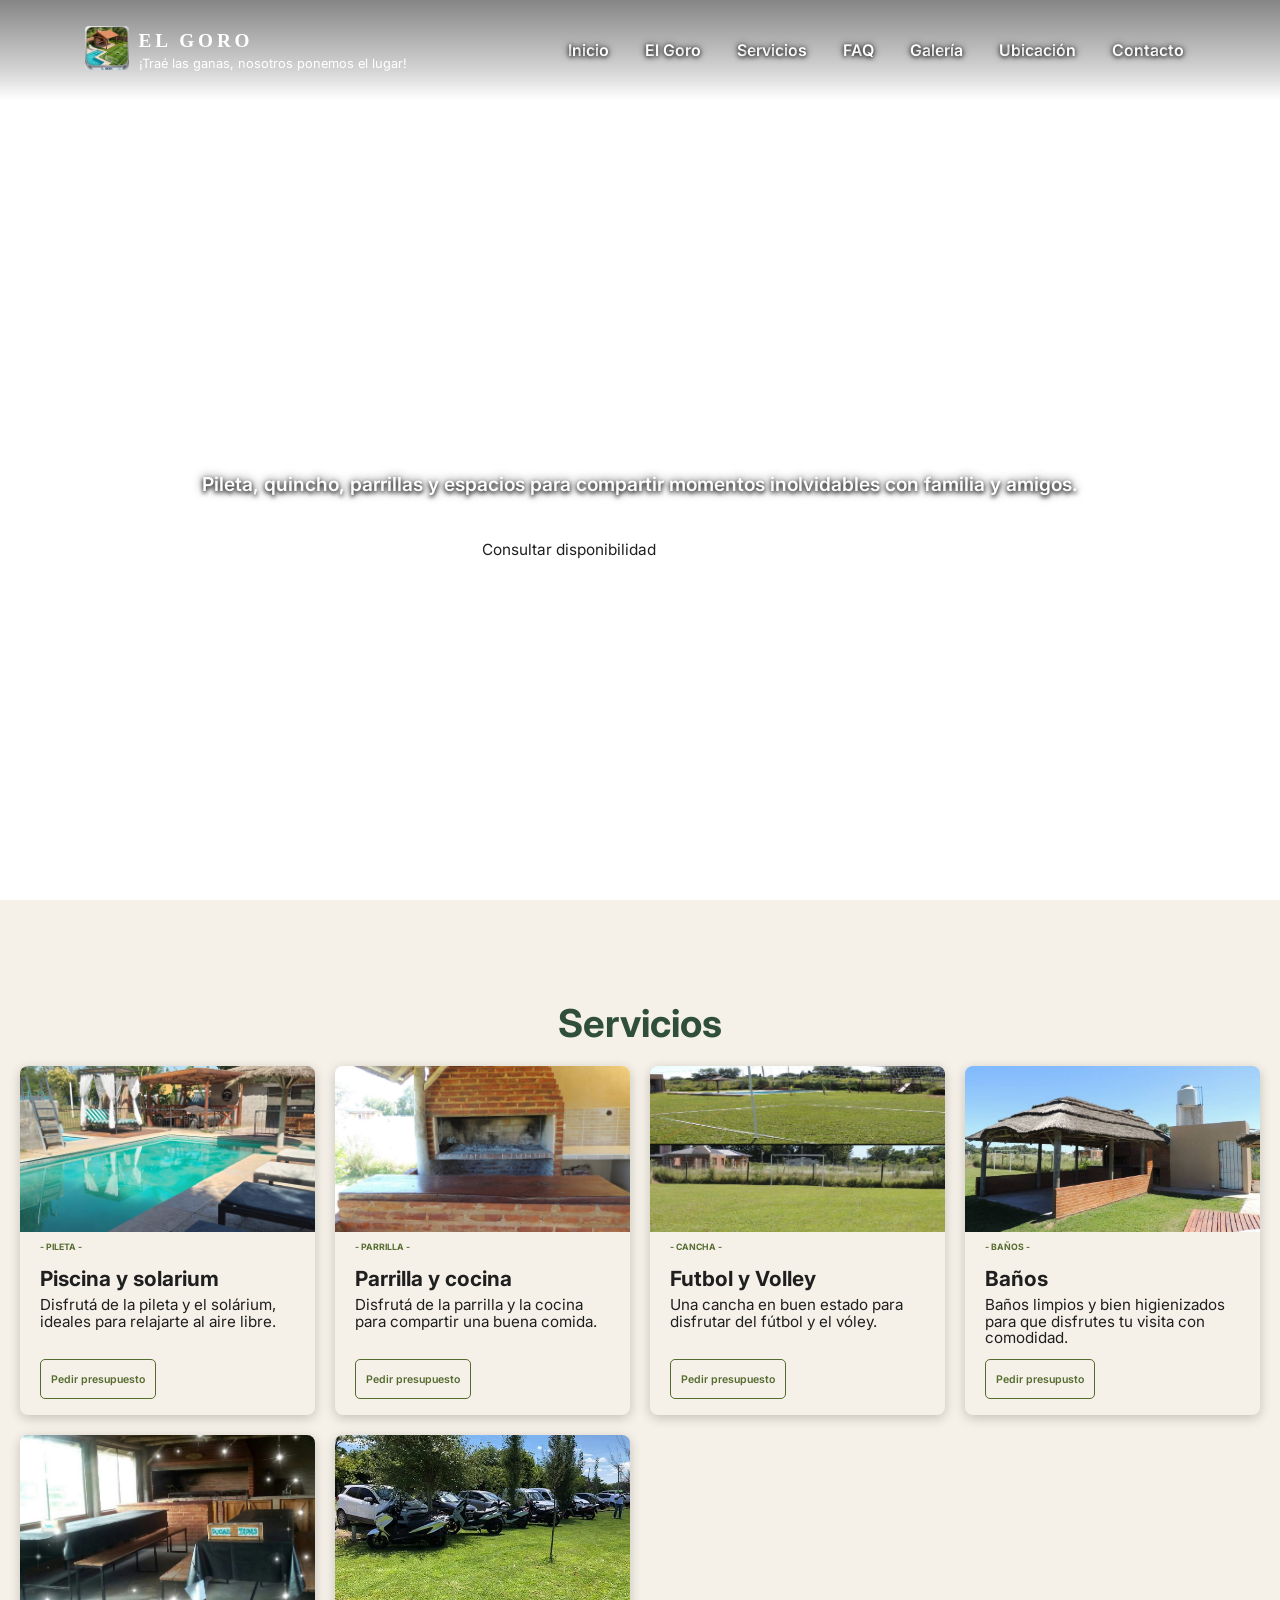
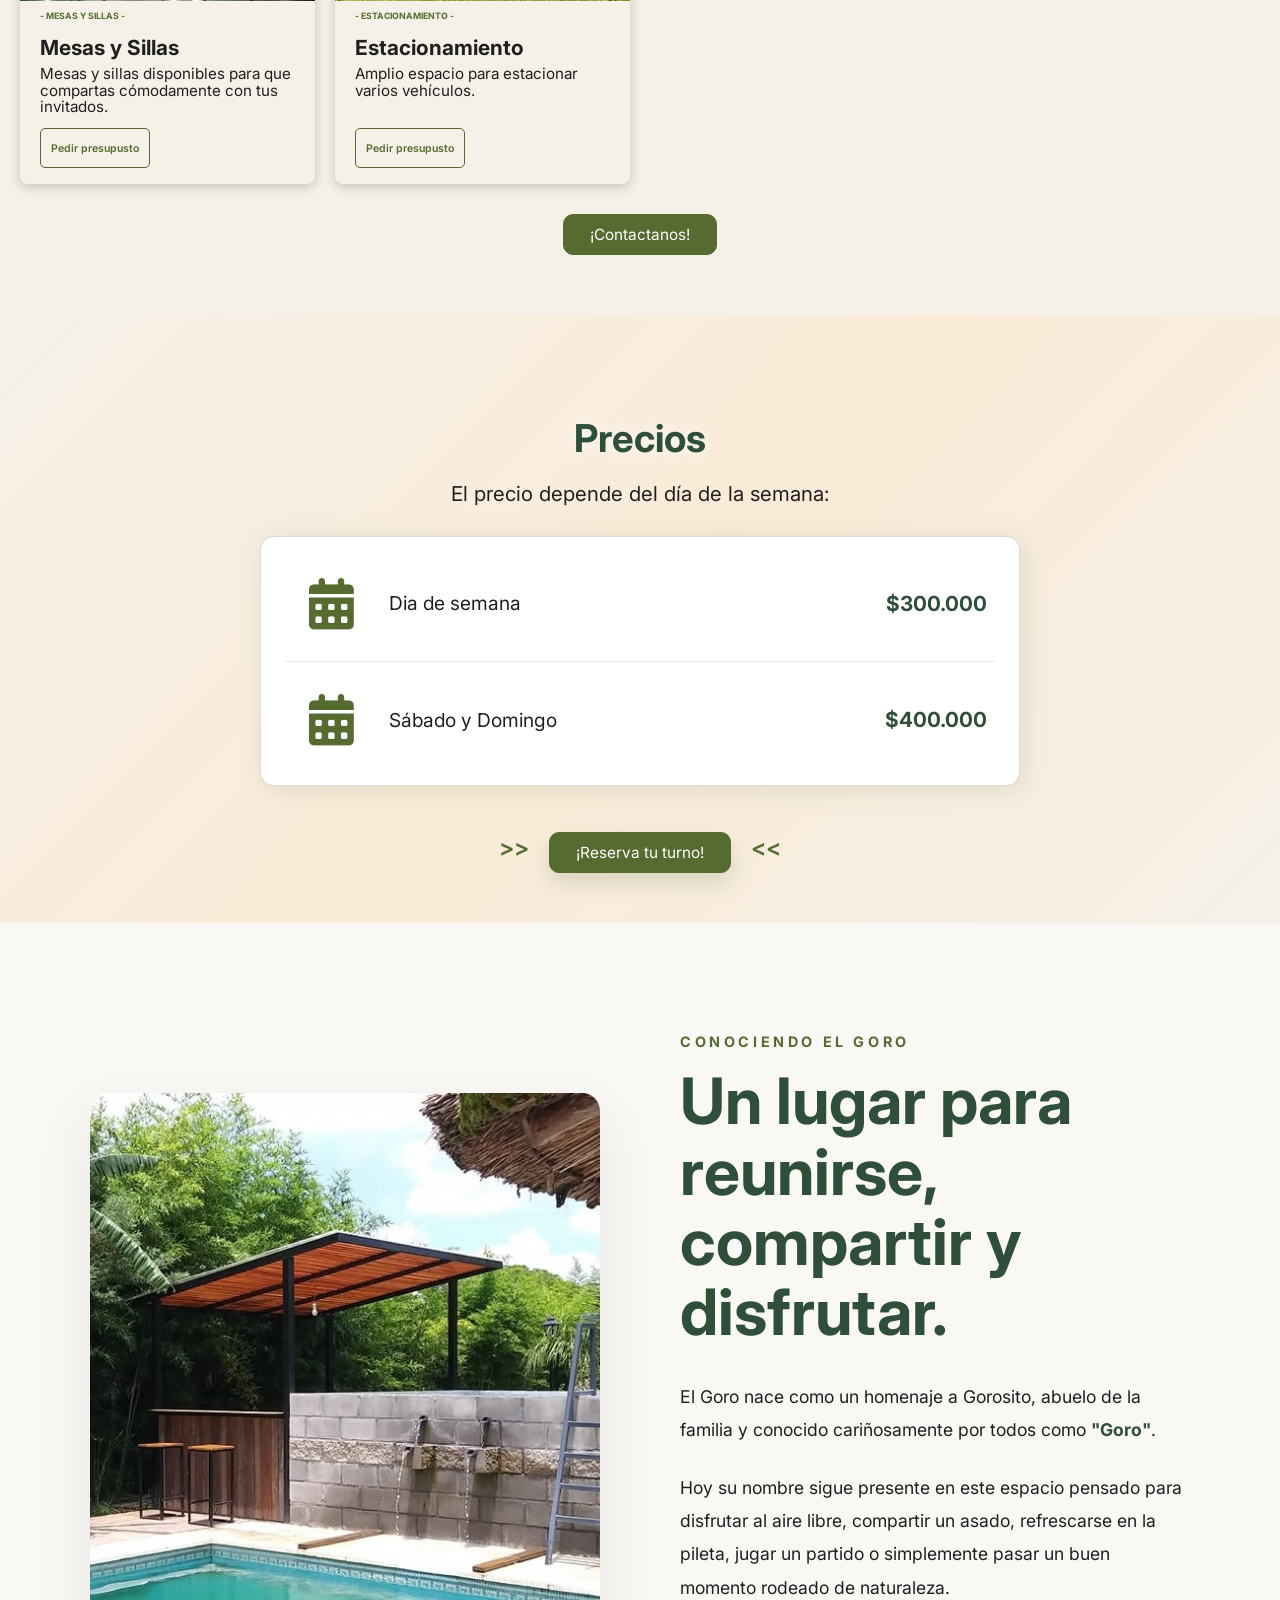
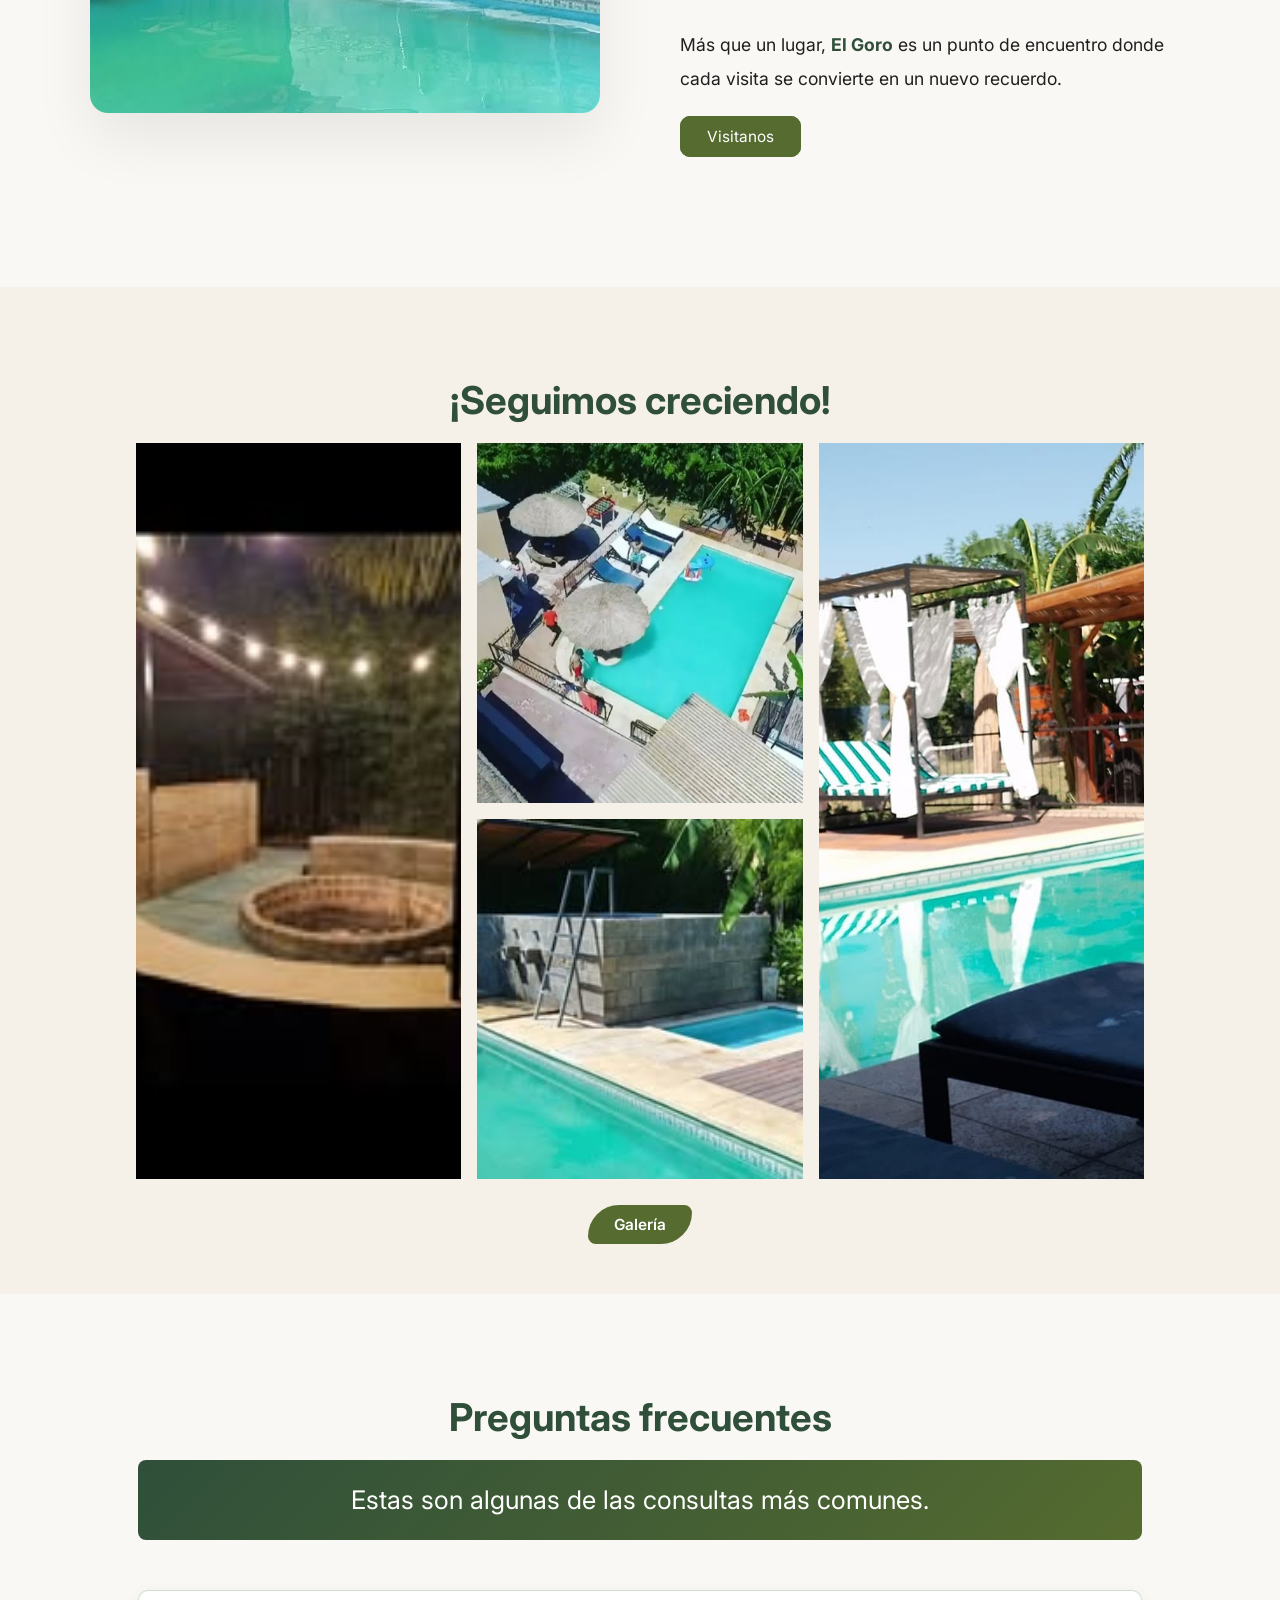
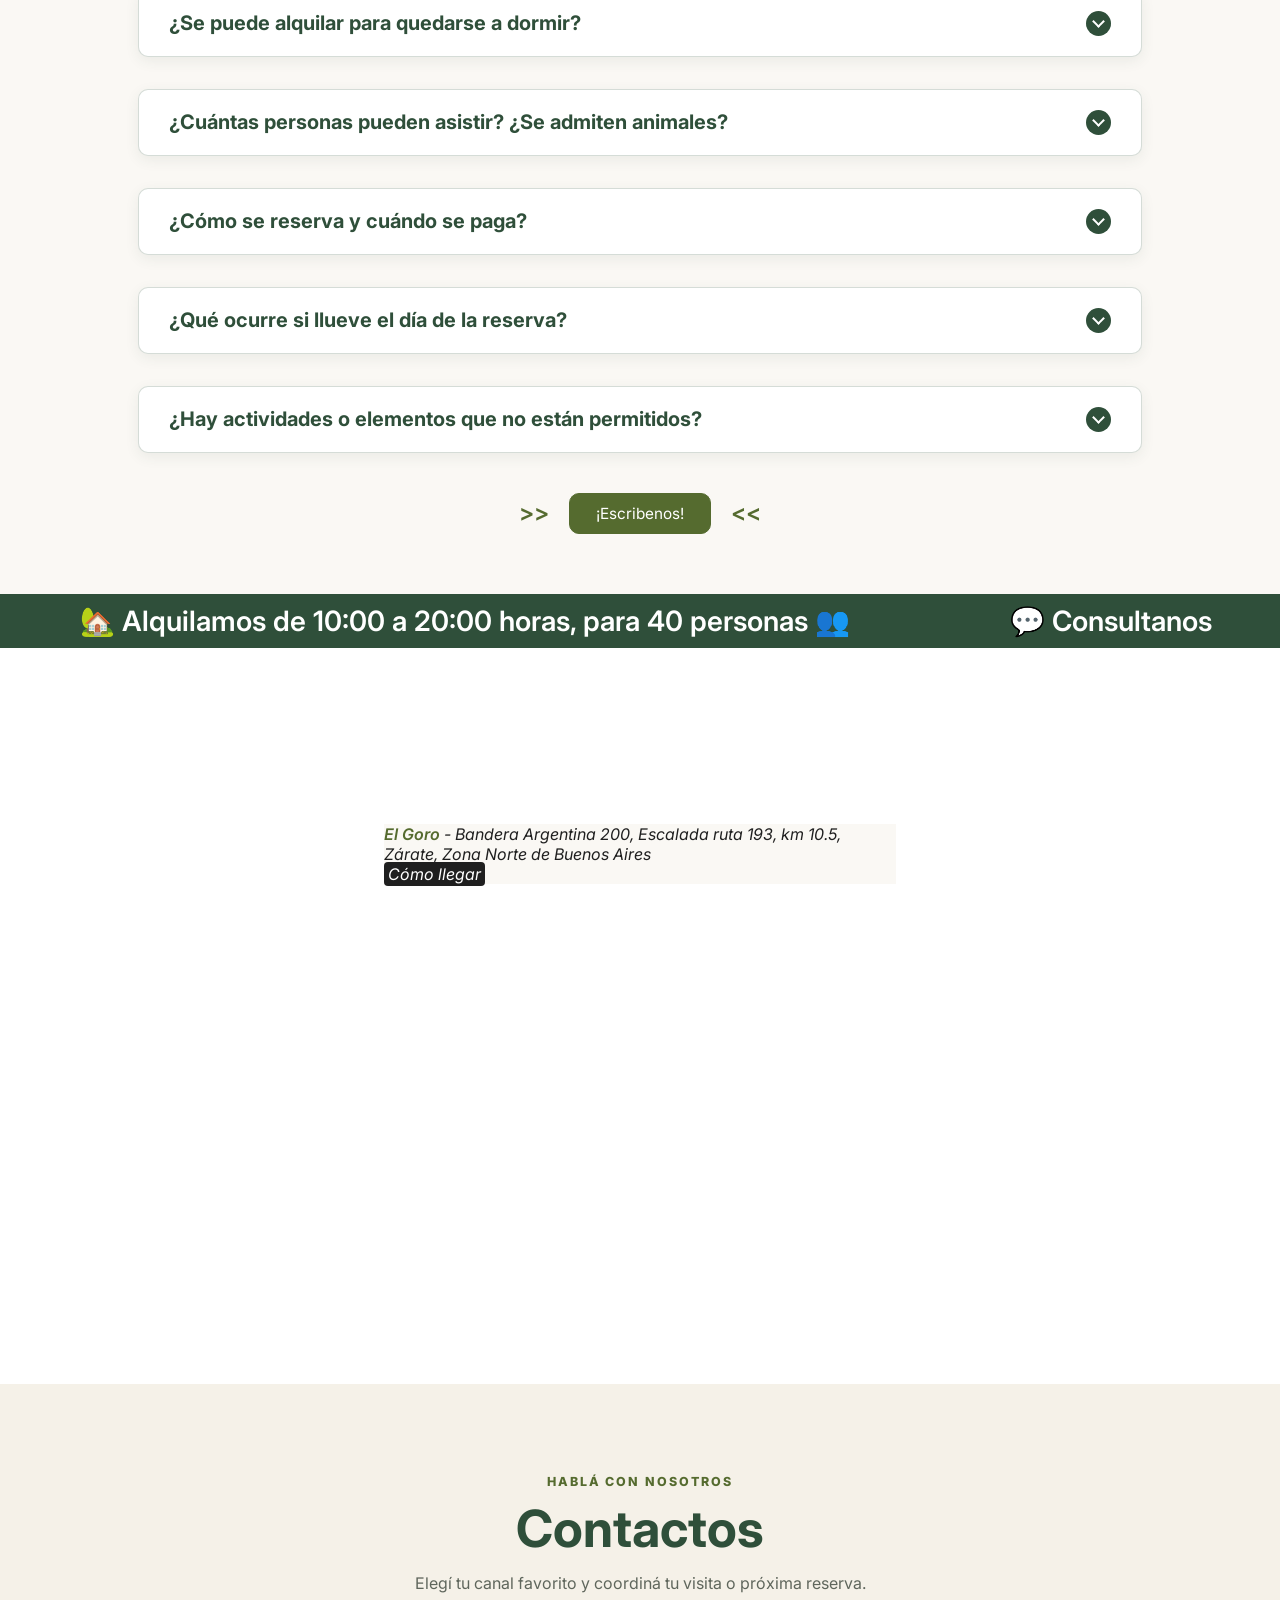
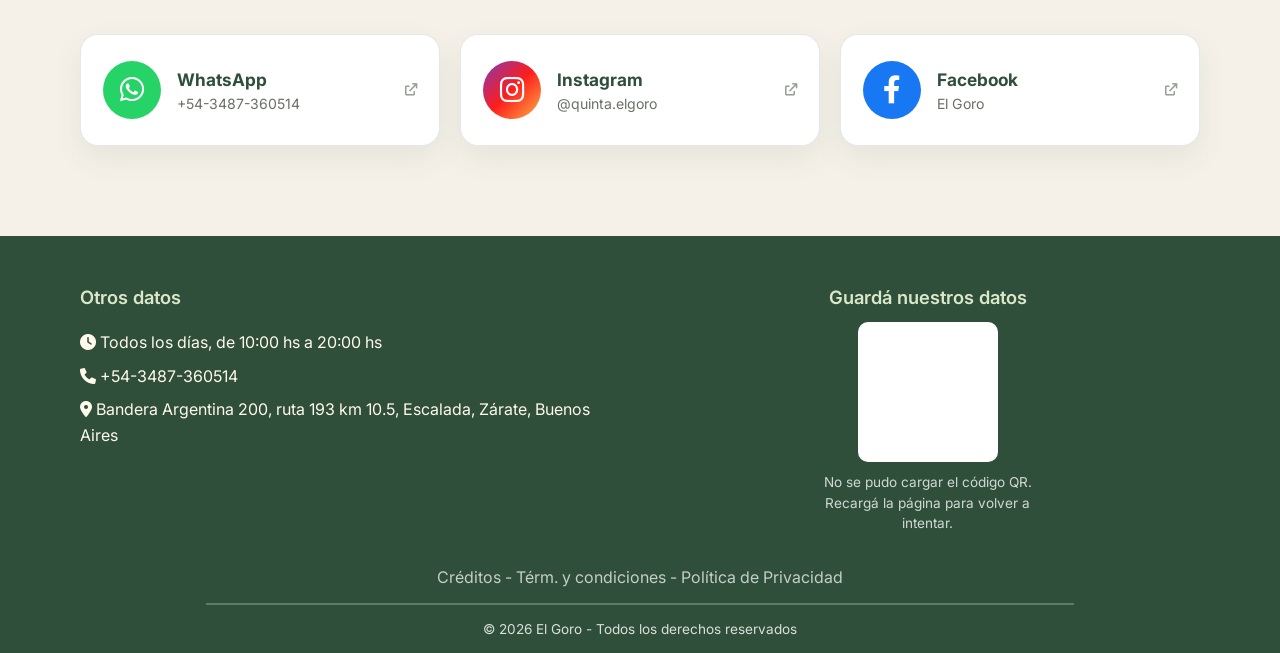
==== index.html @ 114c1060 "Primer commit" ====
<!DOCTYPE html>
<html lang="es">

<head>
    <meta charset="UTF-8">
    <meta http-equiv="X-UA-Compatible" content="IE=edge">
    <meta name="viewport" content="width=device-width, initial-scale=1.0">

    <meta name="description"
      content="El Goro en Uruguay 4000, Escalada, Zárate, Zona Norte de Buenos Aires. Lugar de esparcimiento en Zárate, pileta, quincho, asador, cancha de futbol.">

    <meta name="robots" content="index, follow">

    <meta property="og:title" content="Lugar de esparcimiento en Escalada, Zárate, Zona Norte | El Goro">
    <meta property="og:description"
      content="El Goro en Uruguay 4000, Escalada, Zárate, Zona Norte de Buenos Aires. Lavado de vehículos, mecánica ligera y detalles de pintura.">
    <meta property="og:image" content="https://lavadero-cj-neon.vercel.app/img/logo-lavaderocj.png">
    <meta property="og:url" content="https://lavadero-cj-neon.vercel.app/">
    <meta property="og:type" content="website">

    <meta name="twitter:card" content="summary_large_image">
    <meta name="twitter:title" content="Lugar de esparcimiento en Escalada, Zárate, Zona Norte | El Goro">
    <meta name="twitter:description"
      content="El Goro en Uruguay 4000, Escalada, Zárate, Zona Norte de Buenos Aires. Lugar de esparcimiento, pileta, quincho, parrilla, cancha de futbol.">
    <meta name="twitter:image" content="https://lavadero-cj-neon.vercel.app/img/logo-lavaderocj.png">

    <link rel="canonical" href="https://lavadero-cj-neon.vercel.app/">

    <link rel="shortcut icon" type="Image/png" href="./img/logo-elgoro.png">
    <link rel="stylesheet" href="./css/styles.css">
    <title>El Goro | Quincho El Goro</title>
    <link href="https://cdnjs.cloudflare.com/ajax/libs/font-awesome/6.0.0/css/all.min.css" rel="stylesheet">

    <!-- Schema Markup for LocalBusiness -->
    <script type="application/ld+json">
      {
        "@context": "https://schema.org",
        "@type": "LocalBusiness",
        "name": "El Goro",
        "image": "https://lavadero-cj-neon.vercel.app/img/logo-lavaderocj.png",
        "description": "El Goro en Uruguay 4000, Escalada, Zárate, Zona Norte de Buenos Aires. Lugar de esparcimiento en Zárate, pileta, quincho, asador, cancha de futbol.",
        "url": "https://lavadero-cj-neon.vercel.app/",
        "telephone": "+543487360514",
        "email": "xxxxxx@gmail.com",
        "address": {
          "@type": "PostalAddress",
          "streetAddress": "Uruguay 4000",
          "addressLocality": "Escalada, Zárate",
          "addressRegion": "Buenos Aires",
          "addressCountry": "AR"
        },
        "areaServed": ["Escalada", "Zárate", "Campana", "Zona Norte"]
      }
    </script>
    <script src="https://cdnjs.cloudflare.com/ajax/libs/animejs/3.2.2/anime.min.js"></script>
</head>

<body>
    <!-- Barra de navegacion o NavBar -->
    <nav class="navbar">
        <input type="checkbox" id="check">
        <label for="check" class="checkbtn">
            <i class="fas fa-bars"></i>
            <i class="fas fa-times"></i>
        </label>

        <div class="logo">
            <a href="#" class="enlace">
              <img src="/img/logo-elgoro.png" class="logo-img" alt="Logo El Goro">
            </a>
            <div class="names">
              <span class="main-name">EL GORO</span>
              <span class="main-namesito">¡Traé las ganas, nosotros ponemos el lugar!</span>
            </div>
        </div>

        <ul>
            <li><a href="#" class="link-animado">Inicio</a></li>
            <li><a href="#section-goro" class="link-animado">El Goro</a></li>
            <li><a href="#container-servicios" class="link-animado">Servicios</a></li>
            <li><a href="#questions_id" class="link-animado">FAQ</a></li>
            <li><a href="#" class="link-animado">Galería</a></li>
            <li><a href="#ubicacion" class="link-animado">Ubicación</a></li>
            <li><a href="#contactos" class="link-animado">Contacto</a></li>
        </ul>
    </nav>

    <!-- JavaScript donde se captura la parte de arriba de la pagina: header-->
    <script>
        window.addEventListener("scroll", function () {
          var header = document.querySelector("nav");
          header.classList.toggle("abajo", window.scrollY > 0);
        }, { passive: true }); // pasive lo agregue, solo si NO uso preventDefault()
    </script>


    <!-- JavaScript para animación de enlaces -->
    <script>
        // 1. Creamos el array de letras automáticamente
        document.querySelectorAll('.link-animado').forEach(link => {
            link.innerHTML = link.textContent.split('').map(letra => 
              `<span>${letra}</span>`
            ).join('');
        });

        // 2. Animación al hacer hover
        document.querySelectorAll('.link-animado').forEach(link => {
            link.addEventListener('mouseenter', () => {
              anime.timeline({ loop: false })
                .add({
                  targets: link.querySelectorAll('span'),
                  translateY: -10, // salto hacia arriba
                  duration: 400,
                  easing: 'easeOutElastic(1, .6)',
                  delay: anime.stagger(40) // LA OLA: 40ms entre cada letra
                })
                .add({
                  targets: link.querySelectorAll('span'),
                  translateY: 0, // vuelta al origen
                  duration: 600,
                  easing: 'easeOutElastic(1, .6)',
                  delay: anime.stagger(40),
                  // se queda 1 segundo arriba antes de volver
                }, '+=800'); // +=800 = espera 0.8s
            });
        });
    </script>


    <!-- Zona central de la primer pagina -->
    <section class="zona1">
        <div class="container-zona1">
            <video class="video-fondo video-fondo--activo" src="./video/video1.mp4" autoplay muted playsinline preload="auto" aria-hidden="true"></video>
            <video class="video-fondo" src="./video/video2.mp4" muted playsinline preload="metadata" aria-hidden="true"></video>
            <video class="video-fondo" src="./video/video3.mp4" muted playsinline preload="metadata" aria-hidden="true"></video>

            <div class="contenido">
                <div class="pre-title">
                    <span>PILETA • ASADOS • EVENTOS</span>
                </div>
                <div class="h1-zona1">
                    <h1 class="title-main">Tu día perfecto comienza aquí</h1>
                </div>
                <div class="p-zona1">
                    <p class="parrafo-main">
                        Pileta, quincho, parrillas y espacios para compartir momentos
                        inolvidables con familia y amigos.
                    </p>
                </div>

                <div class="botones-zona1">
                    <a href="#contactos" class="btn-zona1 a-formulario">Consultar disponibilidad</a>
                    <a href="#" class="btn-zona1 a-galeria">Ver galería</a>
                </div>
            </div>
        </div>

	</section>



    <!-- ************Card responsive********************* -->
    <section id="container-servicios">
        <h2 class="titulo-servicios">Servicios</h2>
        <div class="card-servicios">

            <article class="card">
                <div class="card-img">
                    <img src="/img/fotos/foto01.jpg" alt="Piscina y solarium">
                </div>
                <div class="mini-title">
                    <h5>- PILETA -</h5>
                </div>
                <div class="card-title">
                    <h3>Piscina y solarium</h3>
                </div>
                <div class="card-description">
                    <p>Disfrutá de la pileta y el solárium, ideales para relajarte al aire libre.</p>
                </div>
                <div class="card-btn">
                    <a href="#contactos">Pedir presupuesto</a>
                </div>
            </article>


            <article class="card">
                <div class="card-img">
                    <img src="/img/fotos/foto02.jpg" alt="parrilla y cocina">
                </div>
                <div class="mini-title">
                    <h5>- PARRILLA -</h5>
                </div>
                <div class="card-title">
                    <h3>Parrilla y cocina</h3>
                </div>
                <div class="card-description">
                    <p>Disfrutá de la parrilla y la cocina para compartir una buena comida.</p>
                </div>
                <div class="card-btn">
                    <a href="#contactos">Pedir presupuesto</a>
                </div>
            </article>

            <article class="card">
                <div class="card-img">
                    <img src="/img/fotos/foto03.jpg" alt="Mecánico revisando el motor de un vehículo">
                </div>
                <div class="mini-title">
                    <h5>- CANCHA -</h5>
                </div>
                <div class="card-title">
                    <h3>Futbol y Volley</h3>
                </div>
                <div class="card-description">
                    <p>Una cancha en buen estado para disfrutar del fútbol y el vóley.</p>
                </div>
                <div class="card-btn">
                    <a href="#contactos">Pedir presupuesto</a>
                </div>
            </article>

            <article class="card">
                <div class="card-img">
                    <img src="/img/fotos/foto04.jpg" alt="Pulido de la pintura de un automóvil">
                </div>
                <div class="mini-title">
                    <h5>- BAÑOS -</h5>
                </div>
                <div class="card-title">
                    <h3>Baños</h3>
                </div>
                <div class="card-description">
                    <p>Baños limpios y bien higienizados para que disfrutes tu visita con comodidad.</p>
                </div>
                <div class="card-btn">
                    <a href="#contactos">Pedir presupusto</a>
                </div>
            </article>

            <article class="card">
                <div class="card-img">
                    <img src="/img/fotos/foto05.jpg" alt="Pulido de la pintura de un automóvil">
                </div>
                <div class="mini-title">
                    <h5>- MESAS Y SILLAS -</h5>
                </div>
                <div class="card-title">
                    <h3>Mesas y Sillas</h3>
                </div>
                <div class="card-description">
                    <p>Mesas y sillas disponibles para que compartas cómodamente con tus invitados.</p>
                </div>
                <div class="card-btn">
                    <a href="#contactos">Pedir presupusto</a>
                </div>
            </article>

            <article class="card">
                <div class="card-img">
                    <img src="/img/fotos/foto06.jpg" alt="Pulido de la pintura de un automóvil">
                </div>
                <div class="mini-title">
                    <h5>- ESTACIONAMIENTO -</h5>
                </div>
                <div class="card-title">
                    <h3>Estacionamiento</h3>
                </div>
                <div class="card-description">
                    <p>Amplio espacio para estacionar varios vehículos.</p>
                </div>
                <div class="card-btn">
                    <a href="#contactos">Pedir presupusto</a>
                </div>
            </article>

        </div>
        <a class="btn-servicios" href="index.html#contactos">¡Contactanos!</a>
    </section>



    <!-- Precios -->
    <section id="section-precios">
        <h2 class="title-precios">Precios</h2>
        <p class="calendar-price-intro">El precio depende del día de la semana:</p>
        <ul class="calendar-price-list">
            <li class="calendar-price-item">
                <i class="fa-solid fa-calendar-days calendar-price-icon" aria-hidden="true"></i>
                <span class="calendar-price-name">Dia de semana</span>
                <strong class="calendar-price-amount" data-price-vehicle="auto-app">$300.000</strong>
            </li>
            <li class="calendar-price-item">
                <i class="fa-solid fa-calendar-days calendar-price-icon" aria-hidden="true"></i>
                <span class="calendar-price-name">Sábado y Domingo</span>
                <strong class="calendar-price-amount" data-price-vehicle="sedan">$400.000</strong>
            </li>
        </ul>
        
        
        <div class="flecha-btn">
            <p class="flecha-izq" aria-hidden="true">&gt;&gt;</p>
            <a class="btn-precios" href="#contactos">¡Reserva tu turno!</a>
            <p class="flecha-der" aria-hidden="true">&lt;&lt;</p>
        </div>
    </section>




    <!-- CONOCIENDO EL GORO -->
    <section class="about-goro" id="section-goro">
        <div class="about-goro_image">
            <img src="./img/fotos/foto07.jpg" alt="El Goro">
        </div>
        <div class="about-goro_content">
            <span class="about-goro_eyebrow">
                CONOCIENDO EL GORO
            </span>
            <h2>
                Un lugar para reunirse,
                compartir y disfrutar.
            </h2>
            <p>
                El Goro nace como un homenaje a
                Gorosito, abuelo de la familia y conocido
                cariñosamente por todos como
                <strong>"Goro"</strong>.
            </p>
            <p>
                Hoy su nombre sigue presente en este
                espacio pensado para disfrutar al aire libre,
                compartir un asado, refrescarse en la pileta,
                jugar un partido o simplemente pasar un buen
                momento rodeado de naturaleza.
            </p>
            <p>
                Más que un lugar, <strong>El Goro</strong> es un punto de
                encuentro donde cada visita se convierte
                en un nuevo recuerdo.
            </p>
            <p>
                <a class="btn-visitanos" href="#contactos">Visitanos</a>
            </p>
        </div>
    </section>



    <!-- Section RENUEVA -->
    <section class="section-renueva">
        <h2 class="title-working">¡Seguimos creciendo!</h2>
        <div class="container-renueva">
            <img src="./img/fotos/foto08.jpg" class="galeria-img1" alt="Lavado exterior de un automóvil con agua a presión">
            <img src="./img/fotos/foto09.jpg" class="galeria-img2" alt="Pintura automotriz aplicada con pistola">
            <img src="./img/fotos/foto10.jpg" class="galeria-img3" alt="Mecánico trabajando en el motor de un automóvil">
            <img src="./img/fotos/foto11.jpg" class="galeria-img4" alt="Limpieza exterior de un automóvil con esponja">
        </div>
        <a href="#" class="btn-renueva">Galería</a>
    </section>



    <!-- Preguntas frecuentes -->
    <section class="questions container" id="questions_id">
        <h2 class="titulo-preguntas">Preguntas frecuentes</h2>
        <p class="questions_paragraph">Estas son algunas de las consultas más comunes.</p>

        <section class="questions_container">

            <article class="questions_padding">
                <div class="questions_answer">
                    <h3 class="questions_title">¿Se puede alquilar para quedarse a dormir?
                      <span class="questions_arrow">
                        <img src="./img/icons/arrow.svg" class="questions_img" alt="">
                      </span>
                    </h3>
                    <p class="questions_show">No, el espacio se alquila únicamente para pasar el día. El horario habitual es de 10:00 a 20:00; se puede extender hasta las 00:00 abonando horas extra.
                    </p>
                </div>
            </article>

            <article class="questions_padding">
                <div class="questions_answer">
                    <h3 class="questions_title">¿Cuántas personas pueden asistir? ¿Se admiten animales?
                        <span class="questions_arrow">
                            <img src="./img/icons/arrow.svg" class="questions_img" alt="">
                        </span>
                    </h3>
                    <p class="questions_show">La capacidad máxima es de 40 personas y sí, se admiten animales.
                    </p>
                </div>
            </article>

            <article class="questions_padding">
                <div class="questions_answer">
                    <h3 class="questions_title">¿Cómo se reserva y cuándo se paga?
                        <span class="questions_arrow">
                            <img src="./img/icons/arrow.svg" class="questions_img" alt="">
                        </span>
                    </h3>
                    <p class="questions_show">La fecha se reserva abonando un depósito, aparte del alquiler. El alquiler puede pagarse hasta el día anterior. El depósito se devuelve al retirarse si las instalaciones quedan en las mismas condiciones.
                    </p>
                </div>
            </article>

            <article class="questions_padding">
                <div class="questions_answer">
                    <h3 class="questions_title">¿Qué ocurre si llueve el día de la reserva?
                        <span class="questions_arrow">
                            <img src="./img/icons/arrow.svg" class="questions_img" alt="">
                        </span>
                    </h3>
                    <p class="questions_show">Se coordina una nueva fecha que puedan utilizar o se devuelve el depósito.
                    </p>
                </div>
            </article>

          <article class="questions_padding">
              <div class="questions_answer">
                  <h3 class="questions_title">¿Hay actividades o elementos que no están permitidos?
                      <span class="questions_arrow">
                          <img src="./img/icons/arrow.svg" class="questions_img" alt="">
                      </span>
                  </h3>
                  <p class="questions_show">No se permite el uso de pomos de espuma ni de juegos de agua.
                  </p>
              </div>
          </article>

        </section>

        <section class="questions_offer">
            <div class="btn-flecha">
                <p class="f-izq" alt="flecha-izq">>></p>
                <a href="#contactos" class="btn-aprende">¡Escribenos!</a>
                <p class="f-der" alt="flecha-der">
                << </p>
            </div>
        </section>

    </section>




    <!-- *********** MARQUESINA *********** -->
    <section class="marquesina">
        <div class="marquesina-content">
            <div class="marquesina-group">
                <span>🏡 Alquilamos de 10:00 a 20:00 horas, para 40 personas 👥</span>
                <span>💬 Consultanos</span>
            </div>
            <div class="marquesina-group" aria-hidden="true">
                <span>🏡 Alquilamos de 10:00 a 20:00 horas, para 40 personas 👥</span>
                <span>💬 Consultanos</span>
            </div>
            <div class="marquesina-group" aria-hidden="true">
                <span>🏡 Alquilamos de 10:00 a 20:00 horas, para 40 personas 👥</span>
                <span>💬 Consultanos</span>
            </div>
            <div class="marquesina-group" aria-hidden="true">
                <span>🏡 Alquilamos de 10:00 a 20:00 horas, para 40 personas 👥</span>
                <span>💬 Consultanos</span>
            </div>
        </div>
    </section>



    <!-- ********** FORMULARIO ********** -->
    <section id="ubicacion">
        <h2 class="titulo-ubicacion">Ubicación</h2>

        <div class="container-ubicacion">
            <div class="ubicacion-mapa">
                <address>
                    <p><span>El Goro</span> - Bandera Argentina 200, Escalada ruta 193, km 10.5, Zárate, Zona Norte de Buenos Aires</p>
                    <a href="https://www.google.com/maps/dir/?api=1&amp;destination=-34.158003162038305%2C-59.120529613577744"
                        target="_blank" rel="noopener noreferrer">Cómo llegar</a>
                </address>

                <iframe src="https://www.google.com/maps/embed?pb=!1m18!1m12!1m3!1d1034.9307304731115!2d-59.116610141378814!3d-34.160122499571166!2m3!1f0!2f0!3f0!3m2!1i1024!2i768!4f13.1!3m3!1m2!1s0x95bb9fe8a11808f3%3A0xf07c031d63847b83!2sQuinta%20EL%20GORO!5e1!3m2!1ses-419!2sar!4v1795027283758!5m2!1ses-419!2sar"
                    width="600" height="450" style="border:0;" allowfullscreen="" loading="lazy"
                    referrerpolicy="strict-origin-when-cross-origin">
                </iframe>
            </div>
        </div>
    </section>



    <!-- ********** CONTACTOS ********** -->
    <section id="contactos" class="section-contactos">
        <div class="contactos-contenedor">
            <div class="contactos-header">
                <p class="contactos-pretitle">Hablá con nosotros</p>
                <h2>Contactos</h2>
                <p>Elegí tu canal favorito y coordiná tu visita o próxima reserva.</p>
            </div>

            <div class="contactos-grid">
                <a class="contacto-card contacto-whatsapp"
                    href="https://api.whatsapp.com/send?phone=+543487360514&amp;text=Hola%2C%20me%20contacto%20desde%20el%20sitio%20web%20El%20Goro...%20%C2%BFpodes%20contarme%20sobre%20los%20servicios%3F"
                    target="_blank" rel="noopener noreferrer"
                    aria-label="Consultar por WhatsApp">
                    <span class="contacto-icono"><i class="fab fa-whatsapp"></i></span>
                    <span class="contacto-info">
                        <strong>WhatsApp</strong>
                        <small>+54-3487-360514</small>
                    </span>
                    <i class="fas fa-arrow-up-right-from-square contacto-flecha" aria-hidden="true"></i>
                </a>

                <a class="contacto-card contacto-instagram"
                    href="https://www.instagram.com/quinta.elgoro/" target="_blank"
                    rel="noopener noreferrer" aria-label="Visitar Instagram de El Goro">
                    <span class="contacto-icono"><i class="fab fa-instagram"></i></span>
                    <span class="contacto-info">
                        <strong>Instagram</strong>
                        <small>@quinta.elgoro</small>
                    </span>
                    <i class="fas fa-arrow-up-right-from-square contacto-flecha" aria-hidden="true"></i>
                </a>

                <a class="contacto-card contacto-facebook"
                    href="https://www.facebook.com/marisol.goro.elgoro?locale=es_LA"
                    target="_blank" rel="noopener noreferrer" aria-label="Visitar Facebook de El Goro">
                    <span class="contacto-icono"><i class="fab fa-facebook-f"></i></span>
                    <span class="contacto-info">
                        <strong>Facebook</strong>
                        <small>El Goro</small>
                    </span>
                    <i class="fas fa-arrow-up-right-from-square contacto-flecha" aria-hidden="true"></i>
                </a>
            </div>
        </div>
    </section>



    <!-- ********* Seccion de footer ******** -->
    <footer class="footer-container">
        <div class="container-box footer-grid">
            <div class="box-footer box-footer-datos">
                <h3 class="title-box">Otros datos</h3>
                <div class="otros-datos">
                    <p class="horarios"><i class="fa-solid fa-clock" aria-hidden="true"></i> Todos los días, de 10:00 hs a 20:00 hs</p>
                    <p class="telefono"><i class="fa fa-phone" aria-hidden="true"></i> +54-3487-360514</p>
                    <p class="direccion"><i class="fa-solid fa-location-dot"></i> Bandera Argentina 200, ruta 193 km 10.5, Escalada, Zárate, Buenos Aires</p>
                </div>
            </div>

            <div class="box-footer box-footer-qr">
                <h3 class="title-box">Guardá nuestros datos</h3>
                <div class="qr-footer-contenido">
                    <div id="qr-contacto"></div>
                    <p id="qr-contacto-mensaje" class="qr-mensaje" aria-live="polite"></p>
                </div>
            </div>
        </div>

        <div class="container-terminos">
            <p>
                <a class="creditos" href="#">Créditos</a> - 
                <a class="terminos" href="terminos.html">Térm. y condiciones</a> -
                <a class="terminos" href="privacidad.html">Política de Privacidad</a>
            </p>
        </div>

        <!-- ******** linea ******** -->
        <hr>

        <!-- ******** Copyright ******** -->
        <div class="copy">
            <!-- <p class="copyright">&copy; <span id="copyright-year"></span> Administración Bourguet - Todos los derechos reservados - Espinola José Luis</p> -->
            <p class="copyright">&copy; <span id="copyright-year"></span>
                El Goro - Todos los derechos reservados
            </p>

            <script>
                const currentYear = new Date().getFullYear();
                document.getElementById('copyright-year').textContent = currentYear;
            </script>
        </div>
    </footer>

    <script src="./js/menu.js"></script>
    <script src="./js/video-fondo.js"></script>
    <script src="./js/preguntas.js"></script>
    <!-- Incluir la biblioteca de ScrollReveal -->
    <script src="https://unpkg.com/scrollreveal"></script>
    <script src="./js/scrollreveal.js"></script>
    <script src="https://cdnjs.cloudflare.com/ajax/libs/qrcode-generator/1.4.4/qrcode.min.js"></script>
    <script src="./js/qr.js"></script>

</body>
</html>
---- css/styles.css ----
@import url('https://fonts.googleapis.com/css2?family=Inter:ital,opsz,wght@0,14..32,100..900;1,14..32,100..900&display=swap');
:root{
  --bg:         #f5f1e8;
  --bg-light:   #faf8f4;

  --green:      #556b2f;
  --green-dark: #2f4f3a;
  --green-oliva: #808000;

  --text:       #1f1f1f;
  --white:      #ffffff;
  --quewhite:   #faebd7;
}

* {
    padding: 0;
    margin: 0;
    text-decoration: none;
    list-style: none;
    box-sizing: border-box;
    /* font-family: "Montserrat", Arial, Helvetica, sans-serif; */
    font-family: 'Inter', -apple-system, BlinkMacSystemFont, 'Segoe UI', Roboto, Helvetica, Arial, sans-serif;
}

html {
    scroll-behavior: smooth;
}

.navbar {
    position: fixed;
    top: 0;
    left: 0;

    display: flex;
    justify-content: space-around;
    align-items: center;
    padding: 10px;
    width: 100%;
    height: 100px;
    background: linear-gradient(to bottom, rgba(0, 0, 0, 0.48), rgba(0, 0, 0, 0.16) 72%, transparent);
    /* box-shadow: 0 3px 14px rgba(0, 0, 0, 0.14); */
    transition: 0.5s;
    z-index: 100;
}

/* Muy importante para el efecto de animación */
/* nav a span { display: inline-block; } */

nav.abajo,
.navbar:hover {
    background: #000000;
    box-shadow: 0 3px 14px rgba(0, 0, 0, 0.25);
    transition: 0.5s;
}

#check {
    display: none;
}

.checkbtn {
    font-size: 34px;
    color: var(--white);
    /* esto hace que el icono quede a la derecha */
    float: right;
    cursor: pointer;
    display: none;
}

.logo {
    display: flex;
    justify-content: center;
    align-items: center;
}

.logo .enlace img {
    height: 44px;
    width: 44px;
    border-radius: 10%;
   /*  animation: animation-logo 10s ease-in-out infinite; */
}

@keyframes animation-logo {
    0% {
        transform: rotateX(0);
    }

    20% {
        transform: rotateX(180deg);
    }

    60%,
    100% {
        transform: rotateX(0);
    }
}

.logo {
    gap: 10px;
}

/* .logo a img {
    width: 50px;
    height: 50px;
} */

.names {
    display: flex;
    flex-direction: column;
    color: var(--white)
}

.main-name {
    font-weight: bold;
    font-size: 1.2rem;
    transition: 0.5s;

    /* Lo agregué */
    font-family:"Cormorant Garamond",serif;
    letter-spacing: .20em;
}

.main-name:hover {
    color: var(--green);
    transition: 0.5s;
}

.main-namesito {
    margin-top: 4px;
    color: var(--color52);
    font-size: 0.80rem;
}

nav ul {
    display: flex;
    align-items: center;
    gap: 12px;
}

nav ul li {
    padding: 6px;
}

nav ul li a {
    position: relative;
    display: inline-block;
    padding: 6px;
    color: var(--white);
    font-weight: 600;
    font-size: 1rem;
    text-shadow: 0 1px 4px rgba(0, 0, 0, 0.95), 0 0 9px rgba(0, 0, 0, 0.65);
}

nav ul li a:hover {
    color: var(--white);
}

/* nav.abajo ul li a {
    color: var(--color30);
} */

nav.abajo ul li a:hover {
    color: var(--white);
}

li a:after {
    content: "";
    position: absolute;
    background-color: var(--green);
    height: 4px;
    width: 0;
    left: 0;
    bottom: -10px;
    transition: 0.5s;
}

li a:hover:after {
    width: 100%;
}

li a:focus {
    color: var(--color20);
}

.navbar ul li a:focus {
    color: var(--white);
}

nav.abajo .checkbtn {
    color: var(--white);
}



/**********************************************/
/* **** Zona central de la primer pagina **** */
/**********************************************/
.zona1 {
    position: relative;
    width: 100%;
    height: 100vh;
    overflow: hidden;
    margin-top: 0;
    display: flex;
    z-index: 0;
}

.container-zona1 {
    display: flex;
    flex-direction: column;
    justify-content: center;
    align-self: center;
    max-width: 80%;
    min-height: 80%;
    margin: 0 auto;
}

.video-fondo {
    position: absolute;
    top: 0;
    left: 0;
    width: 100%;
    height: 100%;
    object-fit: cover;
    z-index: 1;
    opacity: 0;
    transition: opacity 1.5s ease-in-out;
}

.video-fondo--activo {
    opacity: 1;
}

.contenido {
    position: relative;
    z-index: 10;
    display: flex;
    flex-direction: column;
    align-items: center;
    justify-content: center;
    height: 500px;
}

.pre-title span {
    display:block;
    margin-bottom:20px;

    letter-spacing:4px;
    font-size:.9rem;
    color: var(--white);
}

.h1-zona1 h1 {
    /* font-size: 4.4rem; */  
    font-size: clamp(2.5rem, 4vw, 4.4rem);
    text-align: center;
    color: var(--white);
    
    font-weight: 600;
    font-style: normal;
    margin-bottom: 30px;
}

.p-zona1 p {
    width: 100%;
    max-width: 900px;
    margin: 0 auto;
    color: #ffffff;
    font-size: clamp(1rem, 1.5vw, 1.35rem);
    font-weight: 600;
    line-height: 1.45;
    text-align: center;
    text-shadow: 0 2px 4px rgba(0, 0, 0, 0.95),
                 0 0 10px rgba(0, 0, 0, 0.75);
}

.p-zona1 span {
    color: var(--color26);
    font-weight: 700;
    text-shadow: 0 2px 4px rgba(0, 0, 0, 0.95),
                 0 0 10px rgba(0, 0, 0, 0.75);
}

.p-zona1 strong {
    color: var(--color26);
}

.botones-zona1 {
    display: flex;
    justify-content: center;
    flex-wrap: wrap;
    text-align: center;
    gap: 10px;
    margin-top: 30px;
}

.btn-zona1 {
    padding: 10px 26px;
    border-radius: 10px;
    font-size: clamp(0.9rem, 1.2vw, 1.16rem);
    cursor: pointer;
}

.a-formulario {
    background-color: var(--white);
    border: 1px solid var(--white);
    color: var(--text);
    transition: 0.5s;
}

.a-formulario:hover {
    background-color: transparent;
    color: var(--white)
}

.a-galeria {
    background-color: transparent;
    border: 1px solid var(--white) ;
    color: var(--white);
    transition: 0.5s;
}

.a-galeria:hover {
    background-color: var(--white);
    color: var(--text);
}


/**********************************************/
/* *********** Card de los servicios ******** */
/**********************************************/
#container-servicios {
    display: flex;
    flex-direction: column;
    align-items: center;
    padding-top: 100px;
    padding-bottom: 40px;
    max-width: 100%;
    height: auto;
    background-color: var(--bg);
    position: relative;
}

#container-servicios h2 {
    margin-bottom: 20px;
    text-align: center;
    font-size: clamp(2.4rem, 3vw, 3rem);
    color: var(--green-dark);
}

.card-servicios {
    width: min(1280px, calc(100% - 40px));
    margin: 0 auto;
    display: grid;
    grid-template-columns: repeat(auto-fit, minmax(min(100%, 280px), 1fr));
    gap: 20px;
    align-items: stretch;
}

.card {
    min-width: 0;
    display: flex;
    flex-direction: column;
    border-radius: 8px;
    border: 1px solid var(--color42);
    background-color: var(--color08);
    box-shadow: 0 3px 12px rgba(0, 0, 0, 0.2);
    overflow: hidden;
    transition: transform 0.25s ease, box-shadow 0.25s ease;
}

.card:hover {
    border: 1px solid var(--color36);
    transform: translateY(-4px);
}

.card-img {
  aspect-ratio: 16 / 9;
  overflow: hidden;
}

.card-img img {
  display: block;
    width: 100%;
    height: 100%;
    object-fit: cover;
  transition: transform 0.4s ease;
}

.card:hover .card-img img {
  transform: scale(1.04);
}

.mini-title {
    padding: 10px 20px 6px;
    color: var(--green);
    font-size: 0.66rem;
}
.card-title {
    padding: 8px 20px 6px;
}

.card-title h3 {
    font-size: 1.30rem;
    margin: 0;
    color: var(--text);
}

.card-description {
    flex: 1;
    margin: 0;
    padding: 0 20px 12px;
}

.card-description p {
    color: var(--text);
    font-size: 0.95rem;
    line-height: 1.10;
    display: -webkit-box;
    -webkit-box-orient: vertical;
    -webkit-line-clamp: 4;
    line-clamp: 4;
    overflow: hidden;
}

.card-btn {
    display: flex;
    align-items: center;
    padding: 0 20px 16px;
}

.card-btn a {
  display: inline-flex;
  justify-content: center;
  align-items: center;
  min-height: 40px;
  padding: 6px 10px;
  font-size: 0.66rem;
  font-weight: 600;
  color: var(--green);
  border: 1px solid var(--green);
  border-radius: 5px;
  transition: background-color 0.5s ease, transform 0.2s ease;
}

.card-btn a:hover {
  border: 1px solid var(--text);
  background-color: var(--text);
  color: var(--white)
}

.card-btn a:focus-visible {
  outline: 3px solid var(--green-dark);
  outline-offset: 3px;
}


.btn-servicios {
    margin: 30px auto 20px;
    padding: 10px 26px;
    border: 1px solid var(--green);
    background-color: var(--green);
    color: var(--white);
    font-size: clamp(0.9rem, 1.2vw, 1.16rem);
    border-radius: 10px;
    transition: 0.5s;
}

.btn-servicios:hover {
    background-color: var(--green-oliva);
    border-color: var(--green-oliva);
}



/* ******************************** */
/* ************ Precios *********** */
#section-precios {
    display: flex;
    flex-direction: column;
    justify-content: center;
    align-items: center;
    margin-inline: auto;
    padding-top: 100px;
    padding-bottom: 30px;
    max-width: 100%;
    height: auto;
    background: linear-gradient(135deg, var(--bg), var(--quewhite), var(--bg));
    position: relative;
}

.title-precios {
    margin-bottom: 20px;
    text-align: center;
    font-size: clamp(2.4rem, 3vw, 3rem);
    color: var(--green-dark);
    text-shadow: 0 0 16px var(--white);
}

.calendar-price-intro {
    margin: 0 16px 30px;
    color: var(--text);
    font-size: clamp(1rem, 1.6vw, 1.4rem);
    text-align: center;
}

.calendar-price-list {
    width: min(90%, 760px);
    padding: 8px 24px;
    border: 1px solid rgba(85, 107, 47, 0.22);
    border-radius: 14px;
    background: var(--white);
    box-shadow: 4px 4px 26px rgba(47, 79, 58, 0.12);
    margin-bottom: 16px;
}

.calendar-price-item {
    display: grid;
    grid-template-columns: clamp(52px, 7vw, 76px) minmax(0, 1fr) auto;
    align-items: center;
    gap: clamp(12px, 2vw, 20px);
    min-height: clamp(88px, 11vw, 116px);
    padding: clamp(16px, 2.5vw, 24px) 8px;
    color: var(--text);
}

.calendar-price-item + .calendar-price-item {
    border-top: 1px solid rgba(85, 107, 47, 0.16);
}

.calendar-price-icon {
    color: var(--green);
    font-size: clamp(2rem, 4vw, 3.25rem);
    text-align: center;
}

.calendar-price-name {
    font-size: clamp(1rem, 1.7vw, 1.2rem);
}

.calendar-price-amount {
    color: var(--green-dark);
    font-size: clamp(1.05rem, 1.8vw, 1.3rem);
    white-space: nowrap;
}

@media (max-width: 516px) {
    .calendar-price-list {
        width: 92%;
        padding: 6px 12px;
    }

    .calendar-price-item {
        grid-template-columns: clamp(40px, 12vw, 52px) minmax(0, 1fr);
        gap: clamp(8px, 2.5vw, 12px);
        min-height: clamp(84px, 22vw, 100px);
        padding: clamp(14px, 4vw, 20px) 4px;
    }

    .calendar-price-icon {
        font-size: clamp(1.8rem, 8vw, 2.5rem);
    }

    .calendar-price-amount {
        grid-column: 2;
    }
}

.flecha-btn {
    display: flex;
    justify-content: center;
    align-items: center;
}

.btn-precios {
    margin: 30px auto 20px;
    padding: 10px 26px;
    border: 1px solid var(--green);
    background-color: var(--green);
    color: var(--white);
    font-size: clamp(0.9rem, 1.2vw, 1.16rem);
    border-radius: 10px;
    box-shadow: 0 10px 22px rgba(47, 79, 58, 0.16);
    transition: background-color 0.25s ease, transform 0.25s ease, box-shadow 0.25s ease;
}


.btn-precios:hover {
    background-color: var(--green-oliva);
    transform: translateY(-2px);
    box-shadow: 0 13px 26px rgba(47, 79, 58, 0.22);
}


/* keyframes boton amimacion - poner valores a gusto del CONSUMIDOR jaja*/
@keyframes movi-precios {
    0%, 100% {
        transform: rotate(0deg);
        transform-origin: 50% 100%;
    }

    10% {
        transform: rotate(2deg);

    }

    20%, 40%, 60% {
        transform: rotate(-4deg);
    }

    30%, 50%, 70% {
        transform: rotate(4deg);
    }

    80% {
        transform: rotate(-2deg);
    }

    90% {
        transform: rotate(2deg);
    }
}

p.flecha-izq,
p.flecha-der {
    font-size: clamp(1rem, 3vw, 1.45rem);
    font-weight: 600;
    padding: 0 20px;
    color: var(--green);
    background-color: transparent;
}

p.flecha-izq {
    animation: mueve-left 2s infinite;
}

@keyframes mueve-left {
    0%,
    100% {
        transform: translateX(0);
    }

    50% {
        transform: translateX(-10px);
    }
}

p.flecha-der {
    animation: mueve-right 2s infinite;
}

@keyframes mueve-right {
    0%,
    100% {
        transform: translateX(0);
    }

    50% {
        transform: translateX(10px);
    }
}



/* ************************************ */
/* ******** Conociendo a El Goro******* */
/* ************************************ */
.about-goro {
    display:grid;
    grid-template-columns: 1fr 1fr;
    gap: 5rem;
    align-items:center;
    padding: 110px 7%;
    background:var(--bg-light);
}

.about-goro_image {
    position:relative;
}

.about-goro_image img {
    width: 100%;
    height: 620px;
    object-fit: cover;
    border-radius: 18px;
    box-shadow: 0 24px 60px rgba(0,0,0,.08);
}

.about-goro_content {
    max-width: 650px;
}

.about-goro_eyebrow {
    display:block;
    margin-bottom: 1rem;
    font-size: .9rem;
    font-weight: 700;
    letter-spacing: .25em;
    color:var(--green);
}

.about-goro_content h2 {
    margin-bottom: 2rem;
    font-size: clamp(2.2rem, 5vw, 4rem);
    line-height: 1.1;
    color:var(--green-dark);
}

.about-goro_content p {
    margin-bottom: 1.5rem;
    font-size: 1.1rem;
    line-height: 1.9;
    color:var(--text);
}

.about-goro_content strong {
    color:var(--green-dark);
}

@media (max-width: 992px) {
    .about-goro{
        grid-template-columns: 1fr;
        gap: 3rem;
    }

    .about-goro_image {
        order: 1;
    }

    .about-goro_content {
        order: 2;
    }

    .about-goro_image img {
        height: 450px;
    }
}

.about-goro_content .btn-visitanos {
    padding: 10px 26px;
    border: 1px solid var(--green);
    background-color: var(--green);
    color: var(--white);
    font-size: clamp(0.9rem, 1.2vw, 1.16rem);
    border-radius: 10px;
}

.about-goro_content .btn-visitanos:hover {
    background-color: var(--green-oliva)
}




/* ******************************** */
/* ******** Section Renueva ******* */
/* ******************************** */
.section-renueva {
    text-align: center;
    padding: 90px 10px 50px;
    background-color: var(--bg);
}

.section-renueva h2 {
    margin-bottom: 20px;
    text-align: center;
    font-size: clamp(2.4rem, 3vw, 3rem);
    color: var(--green-dark);
}

.container-renueva {
    max-width: 80%;
    display: grid;
    grid-template-columns: repeat(3, 1fr);
    grid-template-rows: repeat(2, 360px);
    gap: 16px;

    padding-bottom: 26px;
    margin: auto;
}

.galeria-img1 {
    grid-column: 1 / 2;
    grid-row: 1 / 3;
    width: 100%;
    height: 100%;
    object-fit: cover;
}

.galeria-img2 {
    grid-column: 2 / 3;
    grid-row: 1 / 2;
    width: 100%;
    height: 100%;
    object-fit: cover;
}

.galeria-img3 {
    grid-column: 2 / 3;
    grid-row: 2 / 3;
    width: 100%;
    height: 100%;
    object-fit: cover;
}

.galeria-img4 {
    grid-column: 3 / 4;
    grid-row: 1 / 3;
    width: 100%;
    height: 100%;
    object-fit: cover;
}

.btn-renueva {
    padding: 10px 26px;
    display: inline-block;
    font-size: clamp(0.9rem, 1.2vw, 1.16rem);
    background-color: var(--green);
    color: var(--white);
    font-weight: 600;
    border-radius: 40px 10px;
    transition: 0.5s;

    animation: border-animado 4s infinite;
}

.btn-renueva:hover {
    background-color: var(--green-oliva);
    animation-play-state: paused;
}

@keyframes border-animado {
    0% {
        border-radius: 40px 10px 40px 10px;
    }

    25% {
        border-radius: 10px 40px 10px 40px;
    }

    50% {
        border-radius: 40px 10px 40px 10px;
    }

    75% {
        border-radius: 10px 40px 10px 40px;
    }

    100% {
        border-radius: 40px 10px 40px 10px;
    }
}


@media (max-width: 768px) {
    .container-renueva {
        grid-template-columns: 1fr;
        grid-template-rows: auto;
        gap: 10px;
    }

    .galeria-img1,
    .galeria-img2,
    .galeria-img3,
    .galeria-img4 {
        grid-column: auto;
        grid-row: auto;
        width: 100%;
        height: auto;
    }
}


/* ************************************* */
/* ********* Preguntas Frecuentes ****** */
.questions {
    text-align: center;
    padding: 100px 1% 60px;

    max-width: 100%;
    max-height: auto;
    background-color: var(--bg-light);
    margin: auto;
}

.titulo-preguntas {
    margin-bottom: 20px;
    text-align: center;
    font-size: clamp(2.4rem, 3vw, 3rem);
    color: var(--green-dark);
}

.questions_paragraph {
    display: flex;
    justify-content: center;
    align-items: center;
    text-align: center;
    margin: 20px auto;
    background: linear-gradient(135deg, var(--green-dark), var(--green));
    color: var(--white);
    border-radius: 8px;
    font-size: clamp(1rem, 3vw, 1.6rem);
    width: 80%;
    height: 80px;
}

.questions_container {
    display: grid;
    gap: 2em;
    padding-top: 30px;
    padding-bottom: 40px;
    padding-inline: 10%;
}

.questions_padding {
    padding: 0;
    background-color: var(--white);
    border: 1px solid rgba(47, 79, 58, 0.2);
    border-radius: 10px;
    box-shadow: 0 4px 14px rgba(47, 79, 58, 0.08);
    transition: background-color .25s, border-color .25s, box-shadow .25s;
}

.questions_padding:hover,
.questions_padding--add {
    background-color: #edf2e8;
    border-color: var(--green);
    box-shadow: 0 6px 18px rgba(47, 79, 58, 0.14);
}

.questions_padding--add {
    padding-bottom: 30px;
}

.questions_answer {
    padding: 0 30px 0;
    overflow: hidden;
}

.questions_title {
    text-align: left;
    display: flex;
    font-size: 20px;
    font-size: clamp(0.8rem, 3vw, 1.25rem);
    padding: 20px 0 20px;
    cursor: pointer;
    color: var(--green-dark);
    justify-content: space-between;
}

.questions_arrow {
    border-radius: 50%;
    background-color: var(--green-dark);
    width: 25px;
    height: 25px;
    display: flex;
    justify-content: center;
    align-items: center;
    align-self: center;
    flex-shrink: 0;
    margin-left: 10px;
    transition: transform .3s, background-color .25s;
}

.questions_arrow::before {
    content: "";
    width: 7px;
    height: 7px;
    margin-top: -4px;
    border-right: 2px solid var(--white);
    border-bottom: 2px solid var(--white);
    transform: rotate(45deg);
}

.questions_padding--add .questions_arrow {
    background-color: var(--green);
}

.questions_arrow--rotate {
    transform: rotate(180deg);
}

.questions_show {
    color: var(--text);
    text-align: left;
    height: 0;
    font-size: clamp(0.65rem, 3vw, 1rem);
    transition: height 0.5s;
}

.questions_show a {
    color: var(--color30);
    font-weight: 600;
}

.questions_img {
    display: none;
}

.btn-flecha {
    display: flex;
    justify-content: center;
    align-items: center;
}

/* boton de aprende */
.btn-aprende {
    /*  margin-top: 30px; */
    justify-content: center;
    padding: 10px 26px;
    border-radius: 10px;
    color: var(--white);
    background-color: var(--green);
    border: 1px solid var(--green);
    font-size: clamp(0.9rem, 1.2vw, 1.16rem);
    cursor: pointer;
    align-self: flex-end;
    transition: 0.5s;
    animation: movi-boton 1s infinite;
}


/* keyframes boton amimacion - poner valores a gusto del CONSUMIDOR jaja*/
@keyframes movi-boton {
    0%, 100% {
        transform: translateY(0deg);
        transform-origin: 50% 100%;
    }

    10% {
        transform: translateY(2px);
    }

    20%, 40%, 60% {
        transform: translateY(-4px);
    }

    30%, 50%, 70% {
        transform: translateY(4px);
    }

    80% {
        transform: translateY(-2px);
    }

    90% {
        transform: translateY(2px);
    }
}

.btn-aprende:hover {
  background-color: var(--green-oliva);
  /* animation-play-state: paused; */
}

p.f-izq,
p.f-der {
    font-size: clamp(1rem, 3vw, 1.45rem);
    font-weight: 600;
    padding: 0 20px;
    color: var(--green);
    background-color: transparent;
}

p.f-izq {
    animation: move-left 2s infinite;
}

@keyframes move-left {
    0%, 100% {
        transform: translatey(0px);
    }

    50% {
        transform: translateX(-10px);
    }
}

p.f-der {
    animation: move-right 2s infinite;
}

@keyframes move-right {
    0%, 100% {
        transform: translateX(0);
    }

    50% {
        transform: translateX(10px);
    }
}


/* ***************** */
/* *** Marquesina*** */
.marquesina {
    overflow: hidden;
    white-space: nowrap;
    box-sizing: border-box;
    width: 100%;
    background-color: var(--green-dark);
    padding: 10px 0;
}

.marquesina-content {
    display: flex;
    width: max-content;
    animation: scroll 20s linear infinite;
}

.marquesina-group {
    display: flex;
    flex: 0 0 auto;
}

.marquesina-content span {
    flex: 0 0 auto;
    margin: 0 80px;
    /* espacio entre frases */
    font-size: clamp(1.2rem, 3vw, 1.75rem);
    color: var(--white);
    font-weight: 600;
}

@keyframes scroll {
    0% {
        transform: translateX(0);
    }

    100% {
        transform: translateX(-25%);
    }
}




/* *********************************** */
/* ********** Formulario ************* */
/* *********************************** */
#ubicacion {
    padding-top: 100px;
    padding-bottom: 60px;
    max-width: 100%;
    /* background: linear-gradient(rgba(42, 42, 42, 0.6), rgba(42, 42, 42, 0.6)),
          url(/img/fondo01.png) no-repeat; */
    background: url(/img/fondo-form.png) no-repeat;
    background-size: 100vw 100vh;
    background-attachment: fixed;
    margin: auto;
}

.titulo-ubicacion {
    margin: 0 auto 30px;
    text-align: center;
    font-size: clamp(2.4rem, 3vw, 3rem);
    color: var(--white);
}

.container-ubicacion {
    display: flex;
    flex-wrap: wrap;
    justify-content: space-evenly;
    margin: 0 auto;
    /* border: 1px solid #02fcfc; */
    max-width: 100%;
    height: 500px;
}

.ubicacion-mapa {
    width: 40%;
}

.ubicacion-mapa address {
    color: var(--text);
    background-color: var(--bg-light);
    margin-bottom: 2px;
    font-size: clamp(0.8rem, 2vw, 1rem);
}

.ubicacion-mapa address p span {
    color: var(--green);
    font-weight: 600;
}

.ubicacion-mapa address a {
    color:var(--white);
    background-color: var(--text);
    padding: 2px 4px;
    border-radius: 4px;
    transition: 0.5s;
}

.ubicacion-mapa address a:hover {
    color:var(--text);
    background-color: grey;

}

.ubicacion-mapa iframe {
    /* margin: auto; */
    width: 100%;
    height: 91%;
}


/*************************/
/* ****** Contactos ****** */
/*************************/
.section-contactos {
    padding: 90px 20px;
    background: var(--bg);
}

.contactos-contenedor {
    max-width: 1120px;
    margin: 0 auto;
}

.contactos-header {
    max-width: 650px;
    margin: 0 auto 38px;
    text-align: center;
}

.contactos-pretitle {
    margin-bottom: 8px;
    color: var(--green);
    font-size: 0.78rem;
    font-weight: 800;
    letter-spacing: 0.16em;
    text-transform: uppercase;
}

.contactos-header h2 {
    margin-bottom: 12px;
    color: var(--green-dark);
    font-size: clamp(2.2rem, 4vw, 3.2rem);
}

.contactos-header > p:last-child {
    color: #5f665c;
    line-height: 1.6;
}

.contactos-grid {
    display: grid;
    grid-template-columns: repeat(3, minmax(0, 1fr));
    gap: 20px;
}

.contacto-card {
    position: relative;
    display: flex;
    align-items: center;
    min-height: 112px;
    padding: 22px;
    border: 1px solid rgba(47, 79, 58, 0.12);
    border-radius: 18px;
    background: var(--white);
    color: var(--text);
    box-shadow: 0 12px 30px rgba(47, 79, 58, 0.08);
    transition: transform 0.25s ease, box-shadow 0.25s ease;
}

.contacto-card:hover,
.contacto-card:focus-visible {
    transform: translateY(-5px);
    box-shadow: 0 18px 36px rgba(47, 79, 58, 0.16);
}

.contacto-card:focus-visible {
    outline: 3px solid rgba(85, 107, 47, 0.35);
    outline-offset: 4px;
}

.contacto-icono {
    display: grid;
    place-items: center;
    flex: 0 0 58px;
    width: 58px;
    height: 58px;
    margin-right: 16px;
    border-radius: 50%;
    color: var(--white);
    font-size: 1.75rem;
}

.contacto-whatsapp .contacto-icono {
    background: #25d366;
}

.contacto-instagram .contacto-icono {
    background: linear-gradient(135deg, #833ab4, #fd1d1d, #fcb045);
}

.contacto-facebook .contacto-icono {
    background: #1877f2;
}

.contacto-info {
    display: flex;
    flex-direction: column;
    min-width: 0;
}

.contacto-info strong {
    margin-bottom: 5px;
    color: var(--green-dark);
    font-size: 1.08rem;
}

.contacto-info small {
    color: #697166;
    font-size: 0.88rem;
    overflow-wrap: anywhere;
}

.contacto-flecha {
    margin-left: auto;
    padding-left: 10px;
    color: #99a096;
    font-size: 0.78rem;
}


/*************************/
/* ******* Footer ****** */
/*************************/
.footer-container {
    width: 100%;
    height: auto;
    padding: 50px 20px 0;
    background-color: var(--green-dark);
}

.container-box {
    display: flex;
    justify-content: space-around;
    flex-wrap: wrap;
    max-width: 1120px;
    margin: 0 auto;
    gap: 30px;
}

.footer-grid {
    display: grid;
    grid-template-columns: repeat(2, minmax(0, 1fr));
    gap: 30px;
    align-items: stretch;
    max-width: 1120px;
    margin: 0 auto;
}

.footer-grid > .box-footer {
    min-width: 0;
    max-width: none;
    margin: 0;
}

.box-footer {
    min-width: 220px;
    max-width: 420px;
    margin-inline: 16px;
}

.title-box {
    padding: 0 0 14px;
    color: #dbe7c9;
    font-weight: 600;
    font-size: 1.15rem;
}

/* Otros datos */
.telefono,
.direccion,
.horarios {
    margin: 8px 0px 8px;
    color: #fff9eb;
    line-height: 1.6;
}

.box-footer-qr {
    text-align: center;
    display: flex;
    flex-direction: column;
    align-items: center;
    justify-content: center;
}

.qr-footer-contenido {
    display: flex;
    flex-direction: column;
    align-items: center;
}

#qr-contacto {
    width: 140px;
    height: 140px;
    margin: auto;
    padding: 8px;
    border-radius: 10px;
    background: var(--white);
}

#qr-contacto img,
#qr-contacto canvas {
    display: block;
    width: 124px;
    height: 124px;
}

.qr-mensaje {
    max-width: 210px;
    margin: 10px auto 0;
    color: rgba(255, 255, 255, 0.78);
    font-size: 0.85rem;
    line-height: 1.5;
    text-align: center;
}

.qr-mensaje:empty {
    display: none;
}

.container-terminos {
    color: rgba(255, 255, 255, 0.72);
    display: flex;
    justify-content: center;
    margin: 34px 10px 10px;
    font-size: clamp(0.8rem, 2vw, 1rem);
}

.container-terminos .terminos,
.container-terminos .creditos {
    color: rgba(255, 255, 255, 0.72);
}

.container-terminos .terminos:hover,
.container-terminos .creditos:hover {
    color: var(--white);
}

/* Linea */
footer hr {
    width: 70%;
    margin: 16px auto 0;
    border: 1px solid rgba(255, 255, 255, 0.24);
}

/* Copyright */
.copy {
    text-align: center;
    padding: 16px 0;
    color: rgba(255, 255, 255, 0.82);
    font-size: clamp(0.65rem, 2vw, 0.85rem);
}



/*************************************/
/* ***** Media Query con 1368px ***** */
@media (max-width: 1368px) {
    .h1-zona1 h1 {
        font-size: 3.8rem;
    }
}


/**************************************/
/* ***** Media Query con 1090px ***** */
@media (max-width: 1090px) {
    .navbar {
        justify-content: space-around;
        gap: 12px;
    }

    .navbar .logo {
        order: 1;
        min-width: 0;
    }

    .navbar .nav-redes {
        order: 2;
        flex-shrink: 0;
        margin: 0;
    }

    .logo .enlace img {
        height: 50px;
        width: 50px;
    }

    .main-name {
        font-size: 1.3rem;
    }

    .main-namesito {
        font-size: 0.74rem;
    }

    .checkbtn {
        display: block;
        position: static;
        order: 3;
        flex-shrink: 0;
        z-index: 110; 
    }

    .navbar ul {
        position: fixed;
        width: 100%;
        /* height: calc(100vh - 100px); */
        height: calc(100vh - 100px);
        background: rgb(29, 52, 86, 0.8);
        top: 100px;
        left: 0;
        margin: 0;
        text-align: center;
        transform: translateY(calc(-100% - 100px));
        transition: transform 0.5s ease;
        overflow-y: auto;
        display: block;
    }

    .navbar ul li {
        display: block;
        margin: 20px 0;
        line-height: 20px;
    }

    .navbar ul li a {
        font-size: 20px;
    }

    li a:hover,
    li a.active {
        background: none;
    }

    #check:checked ~ ul {
        transform: translateY(0);
    }
}

/* ******************************* */
/* *** Media Query con 1030px ***  */
/* ******************************* */

@media (max-width: 1030px) {
    .container-nosotros {
        flex-direction: column;
    }

    .container-imagen {
        align-self: stretch;
        flex: 0 0 auto;
        width: 100%;
    }
}



/*************************************/
/* ***** Media Query con 952px ***** */
@media (max-width: 952px) {
    .ubicacion-mapa {
        width: 50%;
    }
}



/*************************************/
/* ***** Media Query con 858px ***** */
/*************************************/
@media (max-width: 858px) {
    .ubicacion-mapa {
        width: 60%;
    }
}



/*************************************/
/* ***** Media Query con 774px ***** */
/*************************************/
@media (max-width: 774px) {
    .h1-zona1 h1 {
        font-size: 3rem;
    }

    .presentacion {
        width: 80%;
    }

    .card-pres {
        width: 90%;
    }
}



/*************************************/
/* ***** Media Query con 542px ***** */
/*************************************/
@media (max-width: 542px) {
    .btn-somos {
        padding: 6px 20px;
    }

    .title-quienes-somos,
    .title-sucursales {
        width: 56%;
    }

    .questions {
        padding-inline: 0.8%;
    }

    .questions_container {
        padding-inline: 6%;
    }

    .subtitle {
        width: 56%;
    }

    .questions_paragraph {
        width: 86%;
    }

    .subtitle2 {
        width: 86%;
    }

    .questions_copy {
        width: 86%;
    }

    .btn-aprende {
        padding: 6px 20px;
    }

    .titulo-ubicacion {
        width: 56%;
    }
}


/*************************************/
/* ***** Media Query con 516px ***** */
/*************************************/
@media (max-width: 516px) {
    .section-contactos {
        padding: 70px 16px;
    }

    .contactos-grid {
        grid-template-columns: 1fr;
    }

    .contacto-card {
        min-height: 104px;
    }

    .presentacion {
        width: 90%;
    }

    .card-pres {
        width: 100%;
    }

    .box-footer {
        min-width: 120px;
        margin-inline: 12px;
    }

    .title-box {
        font-size: 16px;
    }

    .box-footer p,
    .box-footer a {
        font-size: 14px;
    }

    .footer-container {
        padding: 40px 16px 0;
    }

    .container-box {
        flex-direction: column;
        align-items: center;
        gap: 28px;
        text-align: center;
    }

    .box-footer {
        width: 100%;
        min-width: 0;
        max-width: 360px;
        margin-inline: 0;
    }

    .container-terminos {
        margin: 28px 0 10px;
        padding-inline: 12px;
        line-height: 1.8;
        text-align: center;
    }

    footer hr {
        width: 82%;
    }
}


/*************************************/
/* ***** Media Query con 490px ***** */
/*************************************/
@media (max-width: 490px) {
    .fa-bars {
        scale: 0.9;
    }

    .main-name {
        font-size: 1.1rem;
    }

    .main-namesito {
        font-size: 0.62rem;
    }

    .h1-zona1 h1 {
        font-size: 2.5rem;
    }

    .ubicacion-mapa {
        width: 86%;
    }

  /* ************************** */
    footer {
        padding: 30px 16px 0;
    }

    footer .copyright {
        font-size: 0.74rem;
        font-stretch: normal;
    }
}


/*************************************/
/* ***** Media Query con 430px ***** */
/*************************************/
@media (max-width: 430px) {
    .logo .enlace img {
        height: 40px;
        width: 40px;
    }

    .slider .slide {
        width: 140px;
        height: 140px;
    }
}


@media (max-width: 860px) {
    .footer-grid {
        grid-template-columns: 1fr;
        justify-items: center;
        gap: 28px;
        text-align: center;
    }

    .footer-grid .box-footer {
        width: 100%;
        min-width: 0;
        max-width: 360px;
        margin-inline: 0;
    }

}
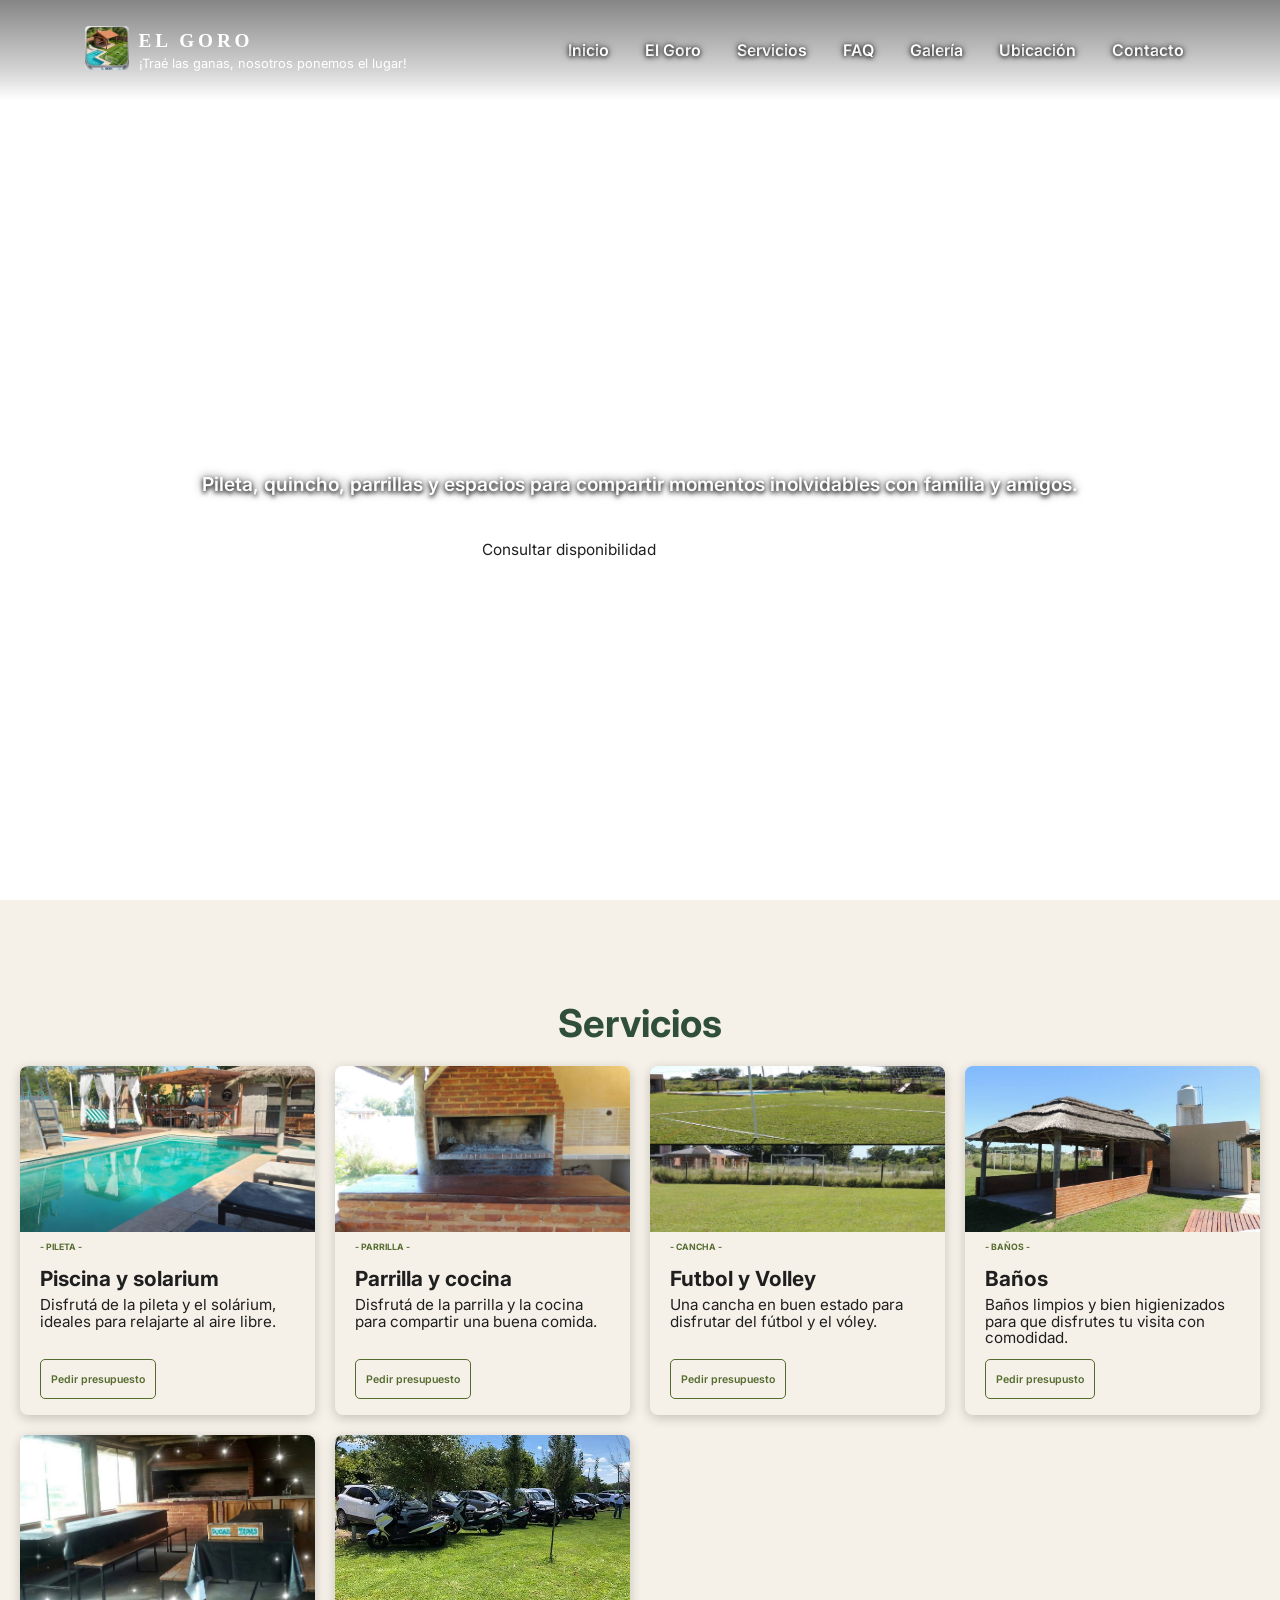
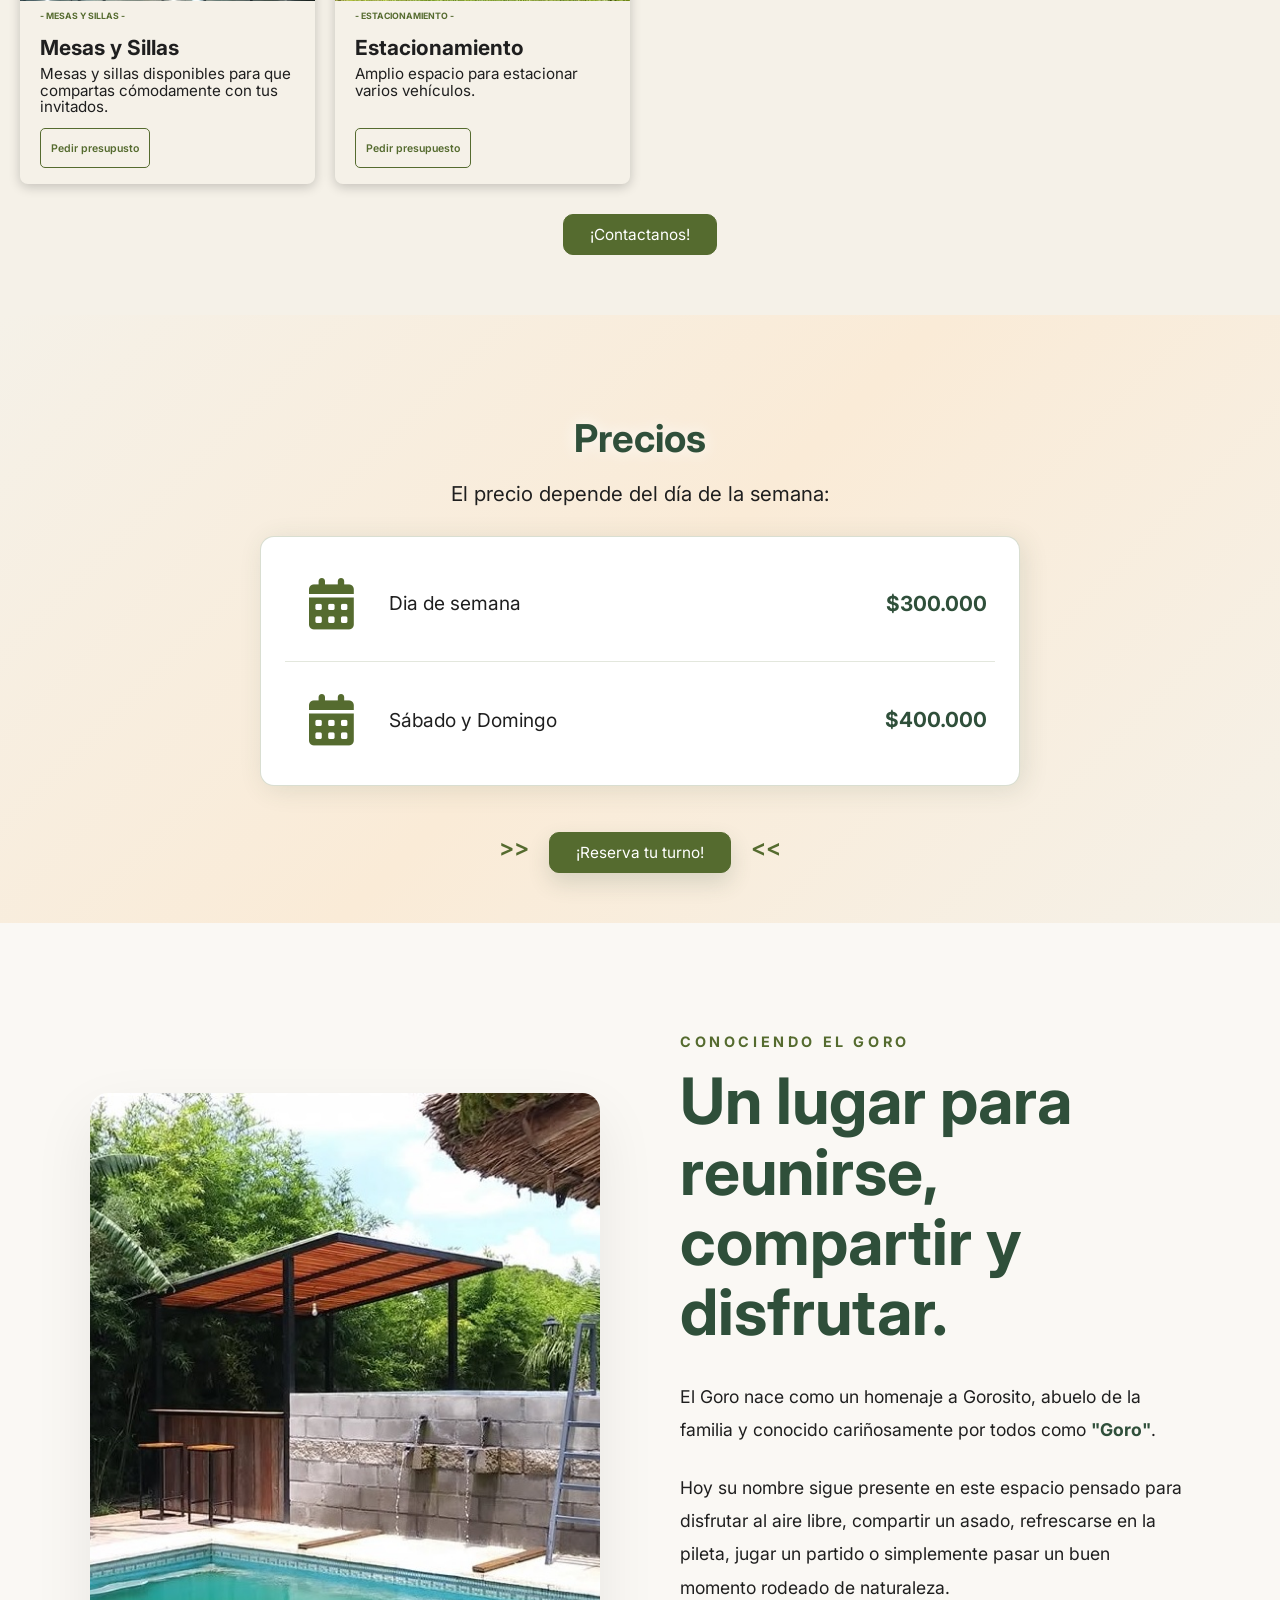
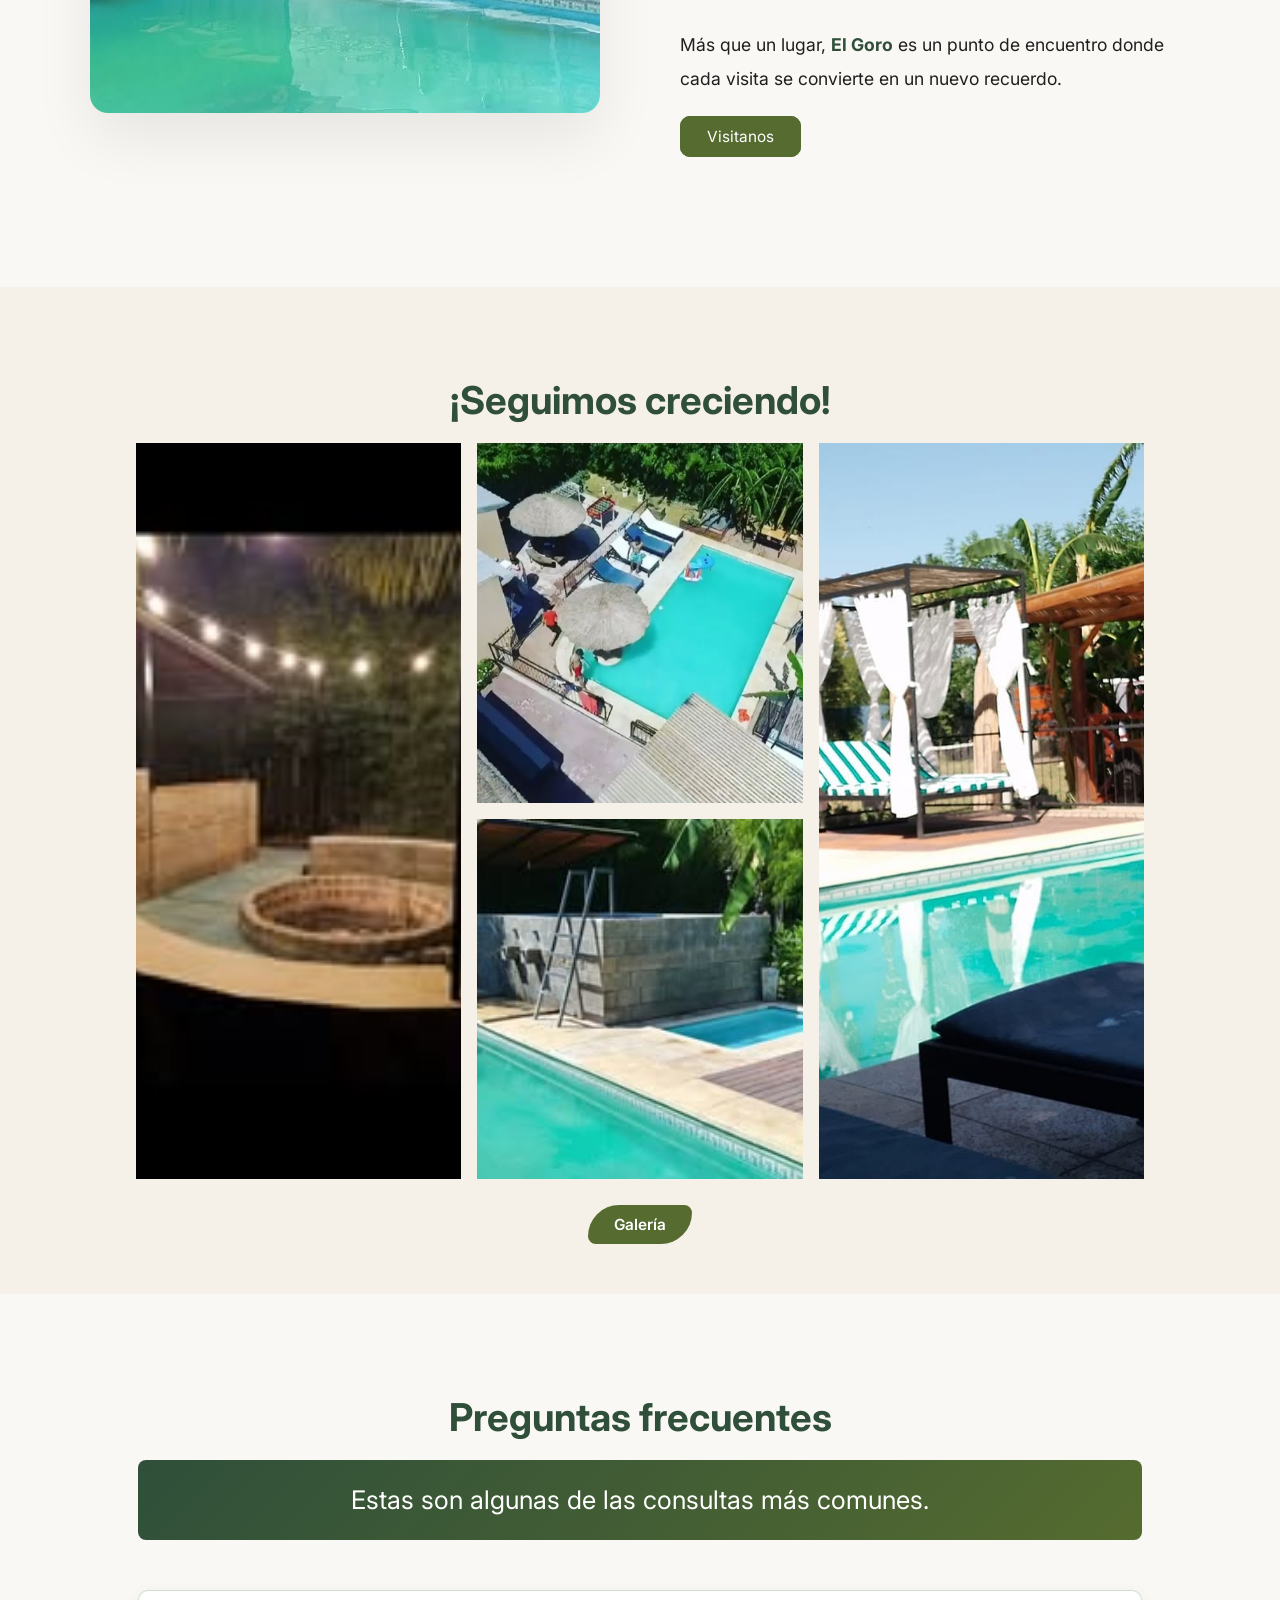
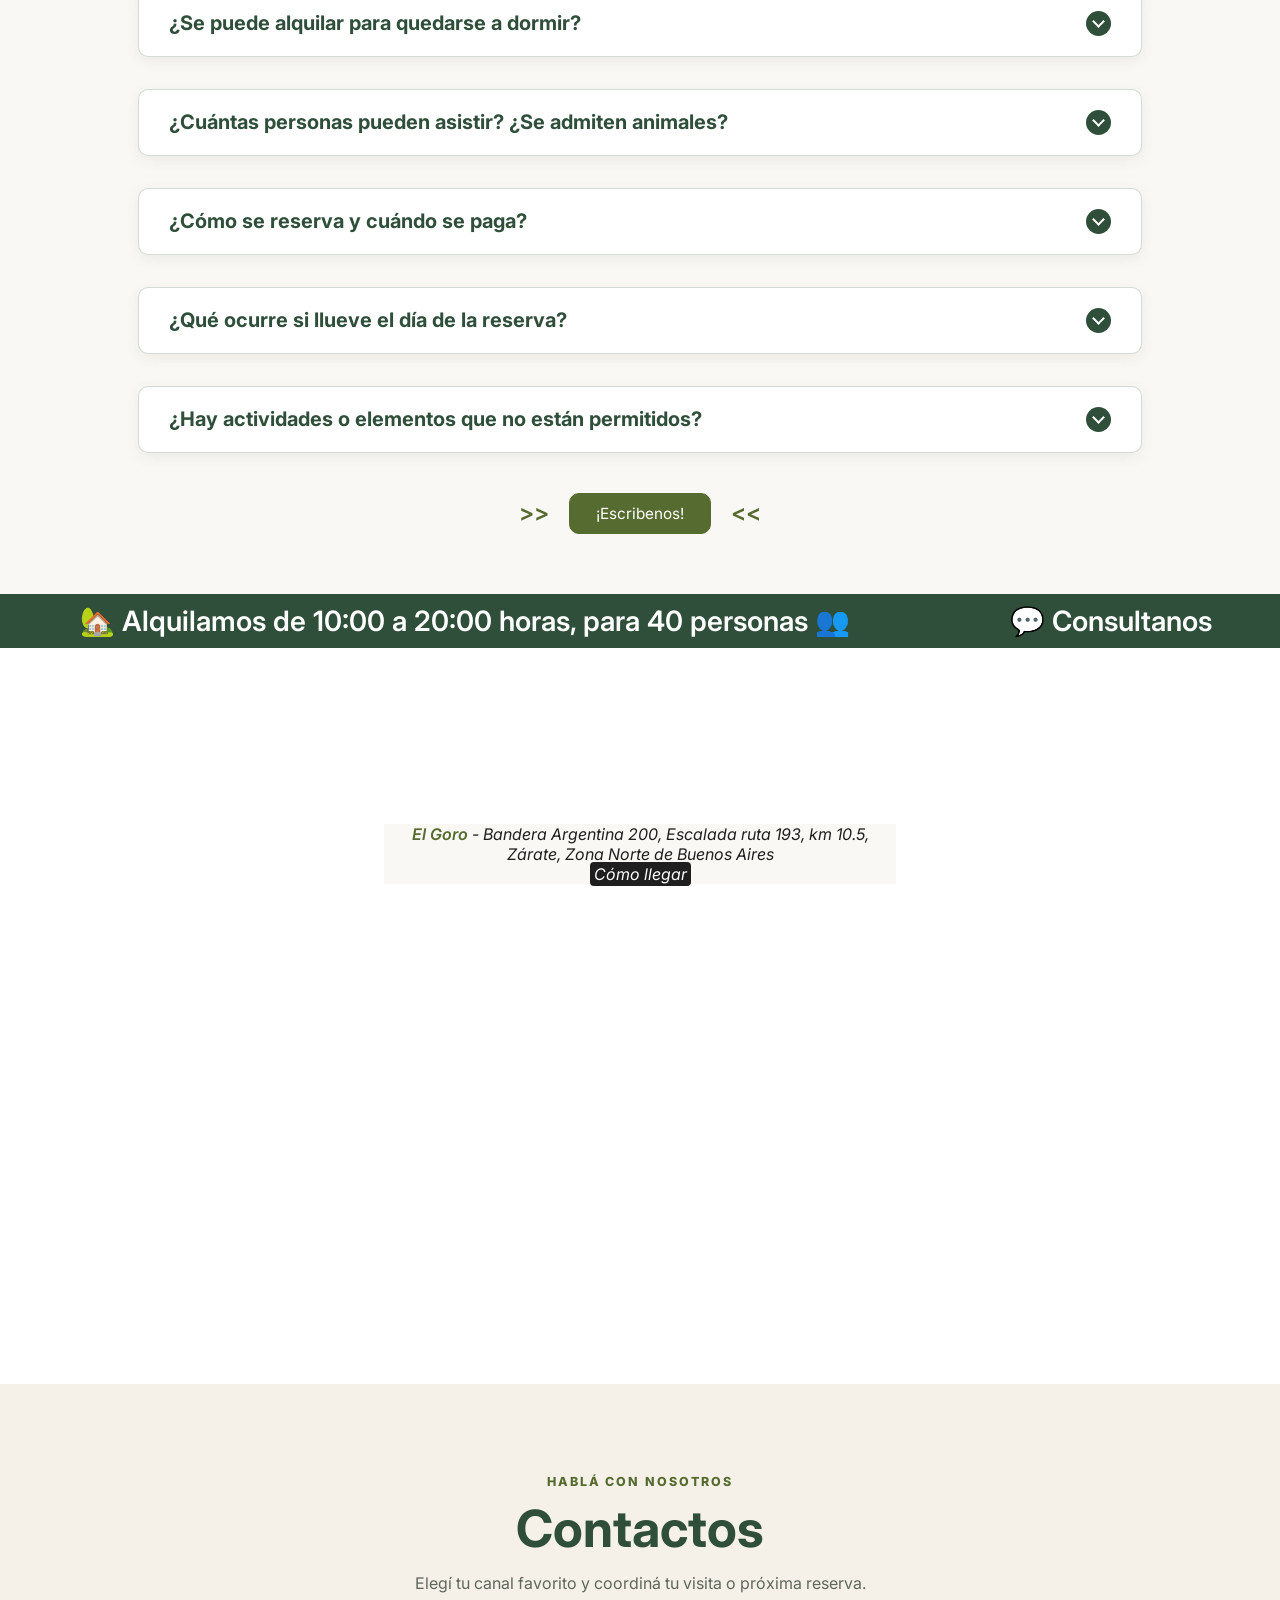
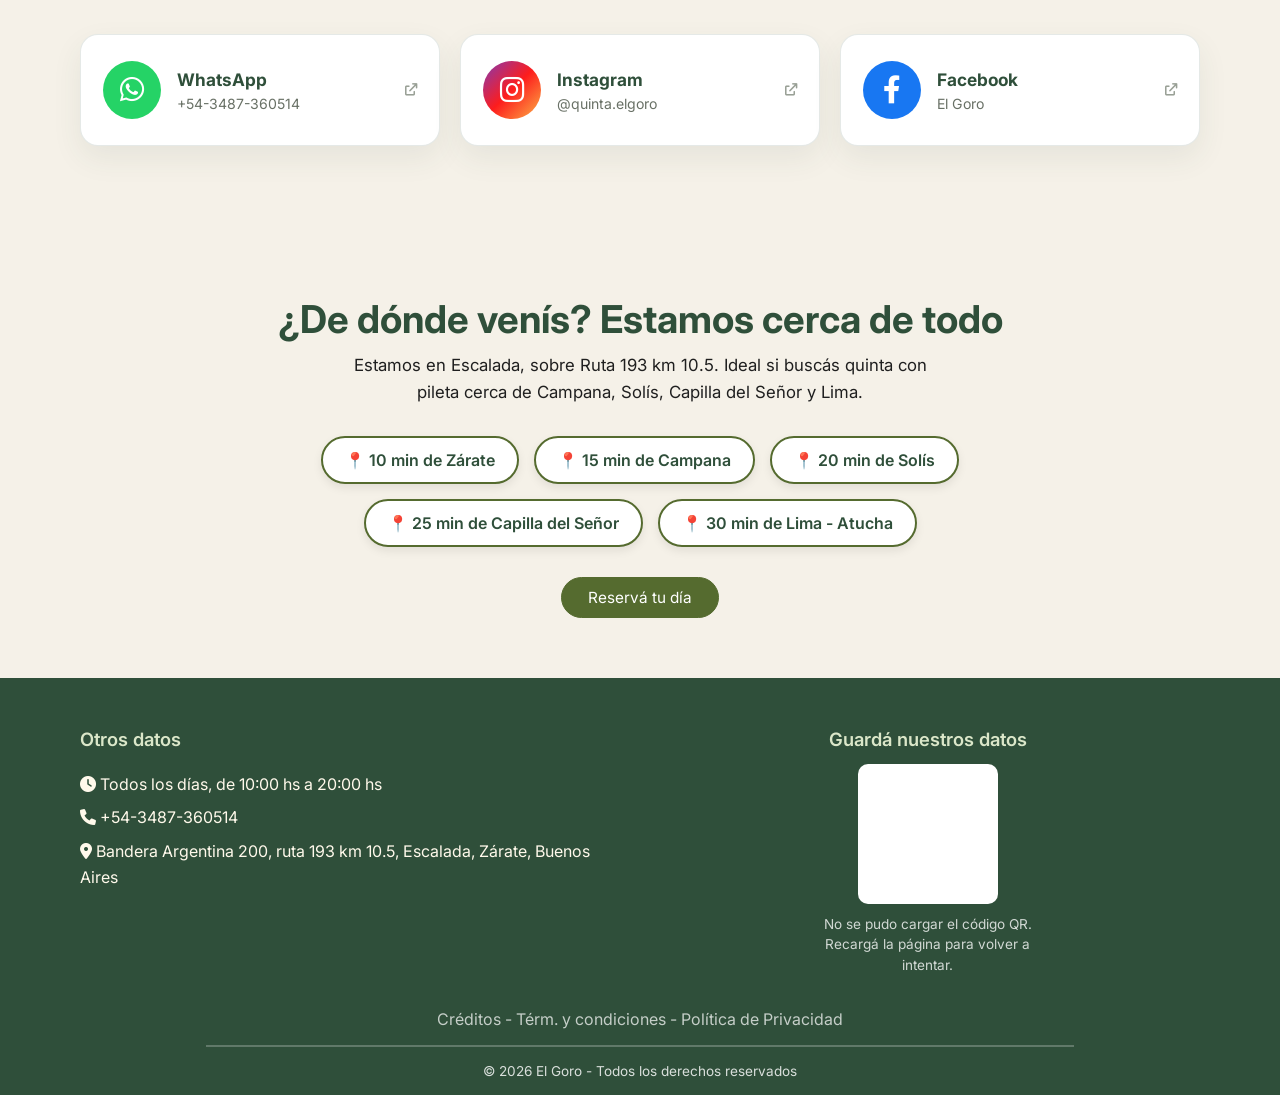
==== commit b4151cc0: "Se agrego SEO corregido en todas los .html y una section de cercania" ====
--- a/index.html
+++ b/index.html
@@ -6,51 +6,77 @@
     <meta http-equiv="X-UA-Compatible" content="IE=edge">
     <meta name="viewport" content="width=device-width, initial-scale=1.0">
 
-    <meta name="description"
-      content="El Goro en Uruguay 4000, Escalada, Zárate, Zona Norte de Buenos Aires. Lugar de esparcimiento en Zárate, pileta, quincho, asador, cancha de futbol.">
+    <title>EL GORO | Quinta con Pileta en Escalada, Zárate - Trae las ganas, nosotros ponemos el lugar</title>
+
+    <meta name="description" content="EL GORO en Bandera Argentina 200, Ruta 193 km 10.5, Escalada, Zárate. Quinta con pileta, quincho, asador, cancha de fútbol y vóley para hasta 40 personas. Ideal para cumpleaños y eventos cerca de Campana, Lima - Atucha, Solís y Capilla del Señor. Trae las ganas, nosotros ponemos el lugar.">
 
     <meta name="robots" content="index, follow">
-
-    <meta property="og:title" content="Lugar de esparcimiento en Escalada, Zárate, Zona Norte | El Goro">
-    <meta property="og:description"
-      content="El Goro en Uruguay 4000, Escalada, Zárate, Zona Norte de Buenos Aires. Lavado de vehículos, mecánica ligera y detalles de pintura.">
-    <meta property="og:image" content="https://lavadero-cj-neon.vercel.app/img/logo-lavaderocj.png">
-    <meta property="og:url" content="https://lavadero-cj-neon.vercel.app/">
+    <link rel="canonical" href="https://elgoro.netlify.app/">
+
+    <!-- Open Graph para WhatsApp / Facebook -->
+    <meta property="og:title" content="EL GORO | Quinta con Pileta en Escalada, Zárate - Trae las ganas, nosotros ponemos el lugar">
+    <meta property="og:description" content="Pileta, quincho, asador y cancha para 40 personas. Alquilá por día de 10 a 20 hs en Ruta 193 km 10.5, Escalada, Zárate. A minutos de Campana, Lima - Atucha y Capilla del Señor.">
+    <meta property="og:image" content="https://elgoro.netlify.app/img/logo-elgoro.png">
+    <meta property="og:url" content="https://elgoro.netlify.app/">
     <meta property="og:type" content="website">
+    <meta property="og:locale" content="es_AR">
 
     <meta name="twitter:card" content="summary_large_image">
-    <meta name="twitter:title" content="Lugar de esparcimiento en Escalada, Zárate, Zona Norte | El Goro">
-    <meta name="twitter:description"
-      content="El Goro en Uruguay 4000, Escalada, Zárate, Zona Norte de Buenos Aires. Lugar de esparcimiento, pileta, quincho, parrilla, cancha de futbol.">
-    <meta name="twitter:image" content="https://lavadero-cj-neon.vercel.app/img/logo-lavaderocj.png">
-
-    <link rel="canonical" href="https://lavadero-cj-neon.vercel.app/">
-
-    <link rel="shortcut icon" type="Image/png" href="./img/logo-elgoro.png">
+    <meta name="twitter:title" content="EL GORO | Quinta con Pileta en Escalada, Zárate">
+    <meta name="twitter:description" content="Quinta con pileta, quincho y cancha en Escalada, Zárate. Trae las ganas, nosotros ponemos el lugar.">
+    <meta name="twitter:image" content="https://elgoro.netlify.app/img/logo-elgoro.png">
+
+    <link rel="shortcut icon" type="image/png" href="./img/logo-elgoro.png">
     <link rel="stylesheet" href="./css/styles.css">
-    <title>El Goro | Quincho El Goro</title>
     <link href="https://cdnjs.cloudflare.com/ajax/libs/font-awesome/6.0.0/css/all.min.css" rel="stylesheet">
 
-    <!-- Schema Markup for LocalBusiness -->
+    <!-- Schema LocalBusiness - SEO LOCAL -->
     <script type="application/ld+json">
-      {
-        "@context": "https://schema.org",
-        "@type": "LocalBusiness",
-        "name": "El Goro",
-        "image": "https://lavadero-cj-neon.vercel.app/img/logo-lavaderocj.png",
-        "description": "El Goro en Uruguay 4000, Escalada, Zárate, Zona Norte de Buenos Aires. Lugar de esparcimiento en Zárate, pileta, quincho, asador, cancha de futbol.",
-        "url": "https://lavadero-cj-neon.vercel.app/",
-        "telephone": "+543487360514",
-        "email": "xxxxxx@gmail.com",
-        "address": {
-          "@type": "PostalAddress",
-          "streetAddress": "Uruguay 4000",
-          "addressLocality": "Escalada, Zárate",
-          "addressRegion": "Buenos Aires",
-          "addressCountry": "AR"
-        },
-        "areaServed": ["Escalada", "Zárate", "Campana", "Zona Norte"]
-      }
+    {
+      "@context": "https://schema.org",
+      "@type": "LocalBusiness",
+      "name": "EL GORO - Quinta El Goro",
+      "slogan": "Trae las ganas, nosotros ponemos el lugar",
+      "image": "https://elgoro.netlify.app/img/logo-elgoro.png",
+      "description": "Quinta con pileta, quincho, asador, cancha de fútbol y vóley en Escalada, Zárate, Zona Norte. Alquiler por día para cumpleaños y eventos hasta 40 personas.",
+      "url": "https://elgoro.netlify.app/",
+      "telephone": "+543487360514",
+      "priceRange": "$$",
+      "address": {
+        "@type": "PostalAddress",
+        "streetAddress": "Bandera Argentina 200, Ruta 193 km 10.5",
+        "addressLocality": "Escalada",
+        "addressRegion": "Buenos Aires",
+        "postalCode": "2800",
+        "addressCountry": "AR"
+      },
+      "geo": {
+        "@type": "GeoCoordinates",
+        "latitude": -34.158003162038305,
+        "longitude": -59.120529613577744
+      },
+      "openingHours": "Mo-Su 10:00-20:00",
+      "areaServed": ["Escalada", "Zárate", "Campana", "Capilla del Señor", "Solís", "Lima", "Atucha", "Zona Norte"],
+      "sameAs": [
+        "https://www.instagram.com/quinta.elgoro/",
+        "https://www.facebook.com/marisol.goro.elgoro?locale=es_LA"
+      ]
+    }
+    </script>
+
+    <!-- Schema FAQ - Para que Google muestre tus preguntas -->
+    <script type="application/ld+json">
+    {
+      "@context": "https://schema.org",
+      "@type": "FAQPage",
+      "mainEntity": [
+        {"@type": "Question","name": "¿Se puede alquilar para quedarse a dormir?","acceptedAnswer": {"@type": "Answer","text": "No, el espacio se alquila únicamente para pasar el día. El horario habitual es de 10:00 a 20:00; se puede extender hasta las 00:00 abonando horas extra."}},
+        {"@type": "Question","name": "¿Cuántas personas pueden asistir? ¿Se admiten animales?","acceptedAnswer": {"@type": "Answer","text": "La capacidad máxima es de 40 personas y sí, se admiten animales."}},
+        {"@type": "Question","name": "¿Cómo se reserva y cuándo se paga?","acceptedAnswer": {"@type": "Answer","text": "La fecha se reserva abonando un depósito, aparte del alquiler. El alquiler puede pagarse hasta el día anterior. El depósito se devuelve al retirarse si las instalaciones quedan en las mismas condiciones."}},
+        {"@type": "Question","name": "¿Qué ocurre si llueve el día de la reserva?","acceptedAnswer": {"@type": "Answer","text": "Se coordina una nueva fecha que puedan utilizar o se devuelve el depósito."}},
+        {"@type": "Question","name": "¿Hay actividades o elementos que no están permitidos?","acceptedAnswer": {"@type": "Answer","text": "No se permite el uso de pomos de espuma ni de juegos de agua."}}
+      ]
+    }
     </script>
     <script src="https://cdnjs.cloudflare.com/ajax/libs/animejs/3.2.2/anime.min.js"></script>
 </head>
@@ -79,7 +105,7 @@
             <li><a href="#section-goro" class="link-animado">El Goro</a></li>
             <li><a href="#container-servicios" class="link-animado">Servicios</a></li>
             <li><a href="#questions_id" class="link-animado">FAQ</a></li>
-            <li><a href="#" class="link-animado">Galería</a></li>
+            <li><a href="galeria.html" class="link-animado">Galería</a></li>
             <li><a href="#ubicacion" class="link-animado">Ubicación</a></li>
             <li><a href="#contactos" class="link-animado">Contacto</a></li>
         </ul>
@@ -203,7 +229,7 @@
 
             <article class="card">
                 <div class="card-img">
-                    <img src="/img/fotos/foto03.jpg" alt="Mecánico revisando el motor de un vehículo">
+                    <img src="/img/fotos/foto03.jpg" alt="Cancha de fútbol y vóley en Quinta El Goro, Escalada Zárate">
                 </div>
                 <div class="mini-title">
                     <h5>- CANCHA -</h5>
@@ -221,7 +247,7 @@
 
             <article class="card">
                 <div class="card-img">
-                    <img src="/img/fotos/foto04.jpg" alt="Pulido de la pintura de un automóvil">
+                    <img src="/img/fotos/foto04.jpg" alt="Baños limpios en quinta con pileta en Zárate">
                 </div>
                 <div class="mini-title">
                     <h5>- BAÑOS -</h5>
@@ -239,7 +265,7 @@
 
             <article class="card">
                 <div class="card-img">
-                    <img src="/img/fotos/foto05.jpg" alt="Pulido de la pintura de un automóvil">
+                    <img src="/img/fotos/foto05.jpg" alt="Mesas y sillas para eventos en El Goro">
                 </div>
                 <div class="mini-title">
                     <h5>- MESAS Y SILLAS -</h5>
@@ -257,7 +283,7 @@
 
             <article class="card">
                 <div class="card-img">
-                    <img src="/img/fotos/foto06.jpg" alt="Pulido de la pintura de un automóvil">
+                    <img src="/img/fotos/foto06.jpg" alt="Estacionamiento amplio en El Goro, Ruta 193 km 10.5">
                 </div>
                 <div class="mini-title">
                     <h5>- ESTACIONAMIENTO -</h5>
@@ -269,7 +295,7 @@
                     <p>Amplio espacio para estacionar varios vehículos.</p>
                 </div>
                 <div class="card-btn">
-                    <a href="#contactos">Pedir presupusto</a>
+                    <a href="#contactos">Pedir presupuesto</a>
                 </div>
             </article>
 
@@ -350,12 +376,12 @@
     <section class="section-renueva">
         <h2 class="title-working">¡Seguimos creciendo!</h2>
         <div class="container-renueva">
-            <img src="./img/fotos/foto08.jpg" class="galeria-img1" alt="Lavado exterior de un automóvil con agua a presión">
-            <img src="./img/fotos/foto09.jpg" class="galeria-img2" alt="Pintura automotriz aplicada con pistola">
-            <img src="./img/fotos/foto10.jpg" class="galeria-img3" alt="Mecánico trabajando en el motor de un automóvil">
-            <img src="./img/fotos/foto11.jpg" class="galeria-img4" alt="Limpieza exterior de un automóvil con esponja">
-        </div>
-        <a href="#" class="btn-renueva">Galería</a>
+            <img src="./img/fotos/foto08.jpg" class="galeria-img1" alt="Pileta y quincho de El Goro en Escalada">
+            <img src="./img/fotos/foto09.jpg" class="galeria-img2" alt="Pileta y quincho de El Goro en Escalada">
+            <img src="./img/fotos/foto10.jpg" class="galeria-img3" alt="Pileta y quincho de El Goro en Escalada">
+            <img src="./img/fotos/foto11.jpg" class="galeria-img4" alt="Pileta y quincho de El Goro en Escalada">
+        </div>
+        <a href="galeria.html" class="btn-renueva">Galería</a>
     </section>
 
 
@@ -467,8 +493,8 @@
 
 
 
-    <!-- ********** FORMULARIO ********** -->
-    <section id="ubicacion">
+    <!-- ********** UBICACION ********** -->
+    <section id="ubicacion" class="titulo-ubicacion">
         <h2 class="titulo-ubicacion">Ubicación</h2>
 
         <div class="container-ubicacion">
@@ -538,6 +564,22 @@
 
 
 
+    <!-- ********** CERCA DE VOS ********** -->
+    <section id="cercania" class="section-cercania">
+        <h2>¿De dónde venís? Estamos cerca de todo</h2>
+        <p>Estamos en Escalada, sobre Ruta 193 km 10.5. Ideal si buscás quinta con pileta cerca de Campana, Solís, Capilla del Señor y Lima.</p>
+        <ul>
+            <li>📍 10 min de Zárate</li>
+            <li>📍 15 min de Campana</li>
+            <li>📍 20 min de Solís</li>
+            <li>📍 25 min de Capilla del Señor</li>
+            <li>📍 30 min de Lima - Atucha</li>
+        </ul>
+        <a href="#contactos">Reservá tu día</a>
+    </section>
+
+
+
     <!-- ********* Seccion de footer ******** -->
     <footer class="footer-container">
         <div class="container-box footer-grid">
@@ -587,11 +629,11 @@
     <script src="./js/menu.js"></script>
     <script src="./js/video-fondo.js"></script>
     <script src="./js/preguntas.js"></script>
+    <script src="https://cdnjs.cloudflare.com/ajax/libs/qrcode-generator/1.4.4/qrcode.min.js"></script>
+    <script src="./js/qr.js"></script>
     <!-- Incluir la biblioteca de ScrollReveal -->
     <script src="https://unpkg.com/scrollreveal"></script>
     <script src="./js/scrollreveal.js"></script>
-    <script src="https://cdnjs.cloudflare.com/ajax/libs/qrcode-generator/1.4.4/qrcode.min.js"></script>
-    <script src="./js/qr.js"></script>
 
 </body>
 </html>
--- a/css/styles.css
+++ b/css/styles.css
@@ -1,4 +1,5 @@
 @import url('https://fonts.googleapis.com/css2?family=Inter:ital,opsz,wght@0,14..32,100..900;1,14..32,100..900&display=swap');
+
 :root{
   --bg:         #f5f1e8;
   --bg-light:   #faf8f4;
@@ -1320,6 +1321,90 @@
     padding-left: 10px;
     color: #99a096;
     font-size: 0.78rem;
+}
+
+
+
+/****************************************/
+/* ****** CERCA DE VOS - EL GORO ****** */
+/****************************************/
+.section-cercania {
+    background: var(--bg);
+    padding: 60px 20px;
+    text-align: center;
+}
+
+.section-cercania h2 {
+    color: var(--green-dark);
+    font-size: clamp(2.4rem, 3vw, 3rem);
+    margin-bottom: 10px;
+}
+
+.section-cercania > p {
+    color: var(--text);
+    max-width: 600px;
+    margin: 0 auto 30px auto;
+    font-size: 1.05rem;
+    line-height: 1.6;
+}
+
+.section-cercania ul {
+    list-style: none;
+    padding: 0;
+    margin: 0 auto 30px auto;
+    max-width: 800px;
+    display: flex;
+    flex-wrap: wrap;
+    justify-content: center;
+    gap: 15px;
+}
+
+.section-cercania ul li {
+    background: var(--white);
+    color: var(--green-dark);
+    border: 2px solid var(--green);
+    border-radius: 50px;
+    padding: 12px 22px;
+    font-weight: 600;
+    font-size: 1rem;
+    box-shadow: 0 4px 10px rgba(0,0,0,0.08);
+    transition: all 0.3s ease;
+}
+
+.section-cercania ul li:hover {
+    background: var(--quewhite);
+    color: var(--text);
+    transform: translateY(-2px);
+}
+
+.section-cercania a {
+    display: inline-block;
+    background-color: var(--green);
+    border: 1px solid var(--green);
+    color: var(--white);
+    padding: 10px 26px;
+    border-radius: 50px;
+    font-size: clamp(0.9rem, 1.2vw, 1.16rem);
+    cursor: pointer;
+    transition: all 0.3s ease;
+}
+
+.section-cercania a:hover {
+    background: var(--green-oliva);
+}
+
+/* En celular se apila lindo */
+@media (max-width: 600px) {
+    .section-cercania h2 {
+        font-size: 1.5rem;
+    }
+    .section-cercania ul {
+        flex-direction: column;
+        align-items: center;
+    }
+    .section-cercania ul li {
+        width: 90%;
+    }
 }
 
 
@@ -1574,6 +1659,20 @@
 /* ***** Media Query con 858px ***** */
 /*************************************/
 @media (max-width: 858px) {
+    .footer-grid {
+        grid-template-columns: 1fr;
+        justify-items: center;
+        gap: 28px;
+        text-align: center;
+    }
+
+    .footer-grid .box-footer {
+        width: 100%;
+        min-width: 0;
+        max-width: 360px;
+        margin-inline: 0;
+    }
+
     .ubicacion-mapa {
         width: 60%;
     }
@@ -1767,20 +1866,3 @@
     }
 }
 
-
-@media (max-width: 860px) {
-    .footer-grid {
-        grid-template-columns: 1fr;
-        justify-items: center;
-        gap: 28px;
-        text-align: center;
-    }
-
-    .footer-grid .box-footer {
-        width: 100%;
-        min-width: 0;
-        max-width: 360px;
-        margin-inline: 0;
-    }
-
-}
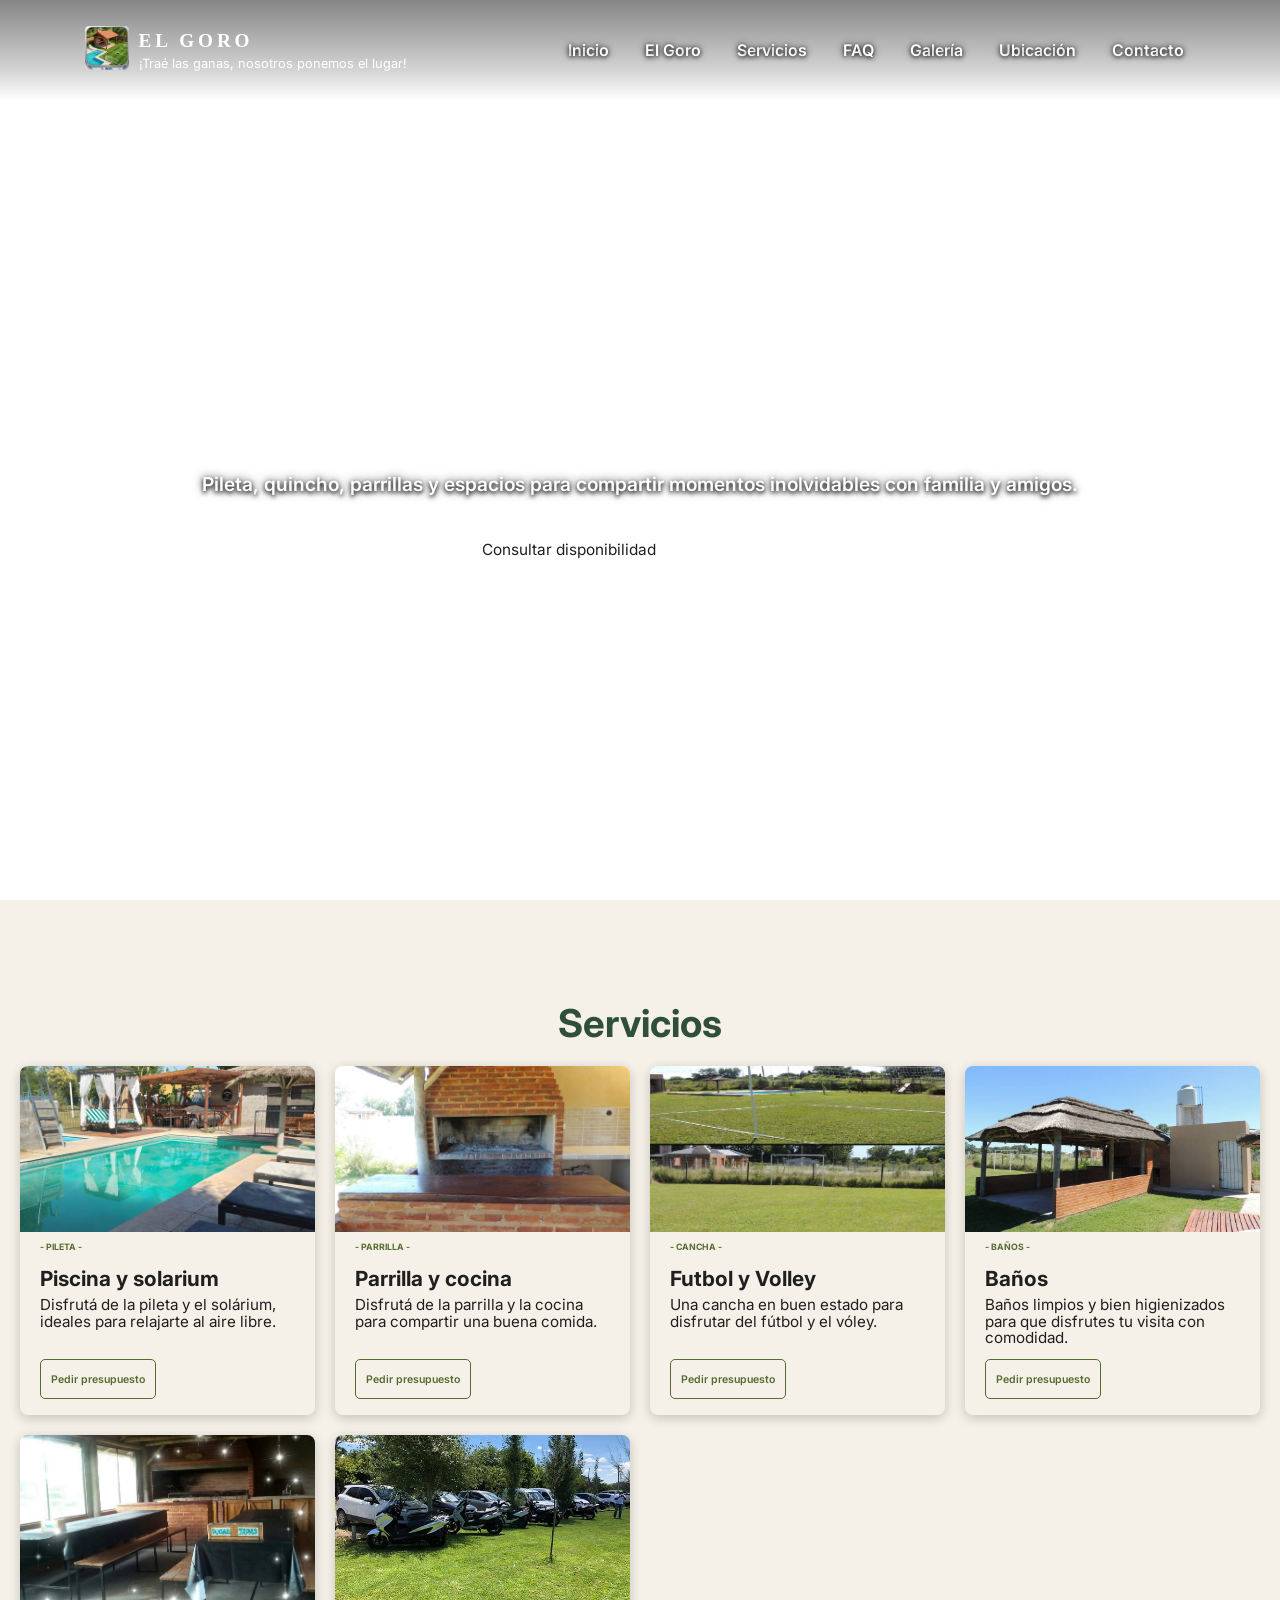
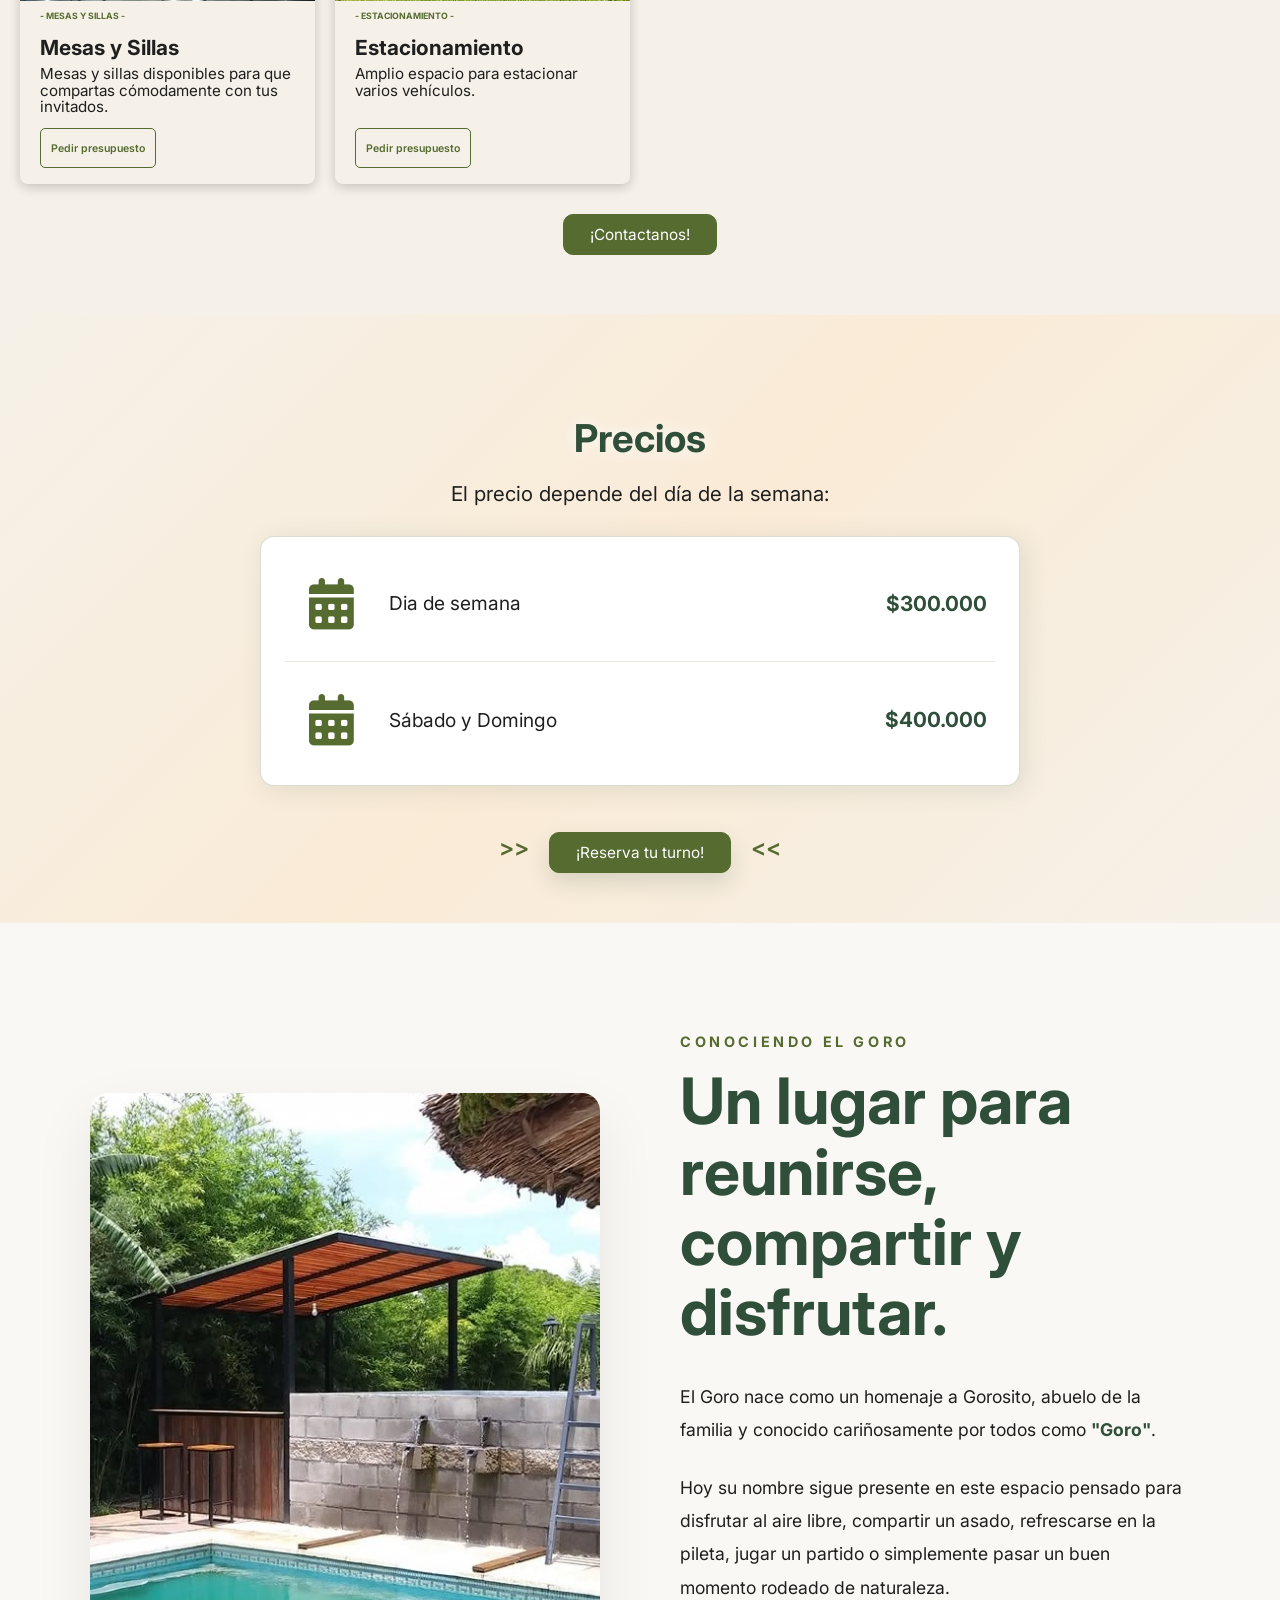
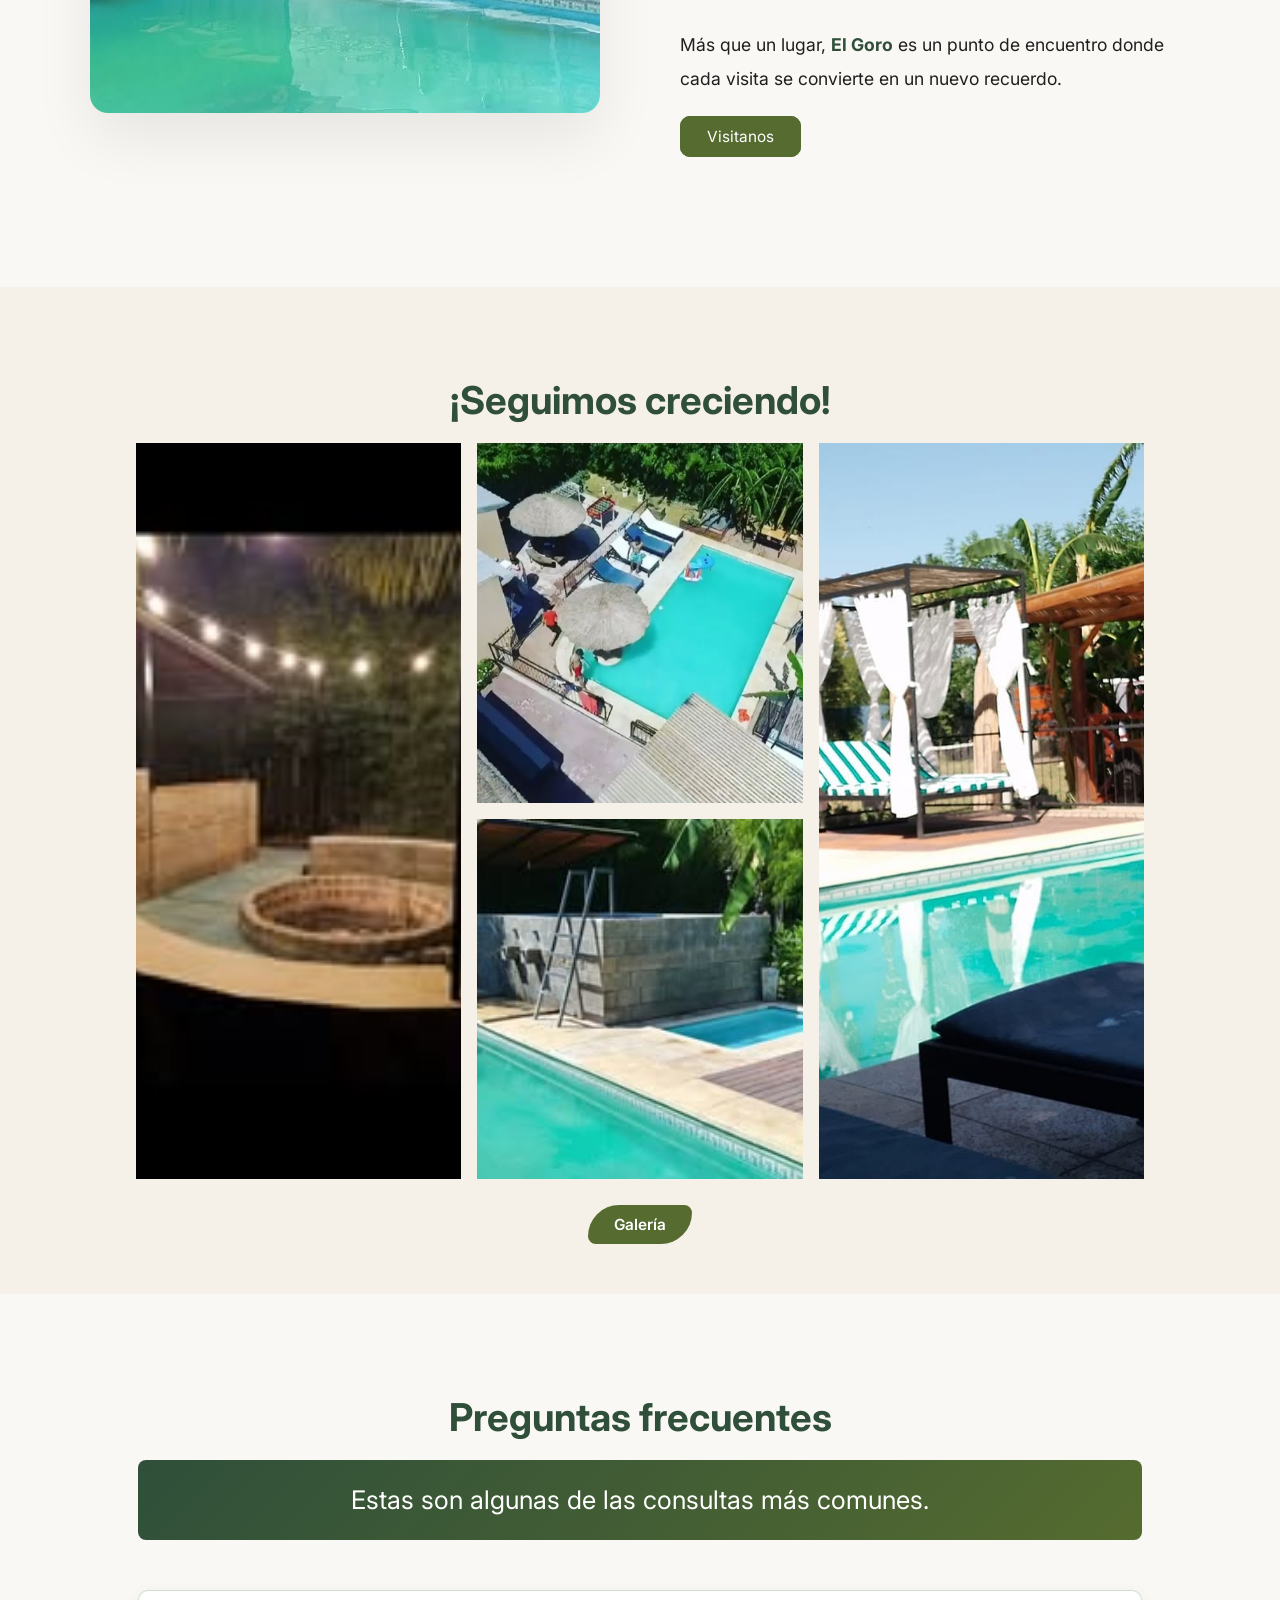
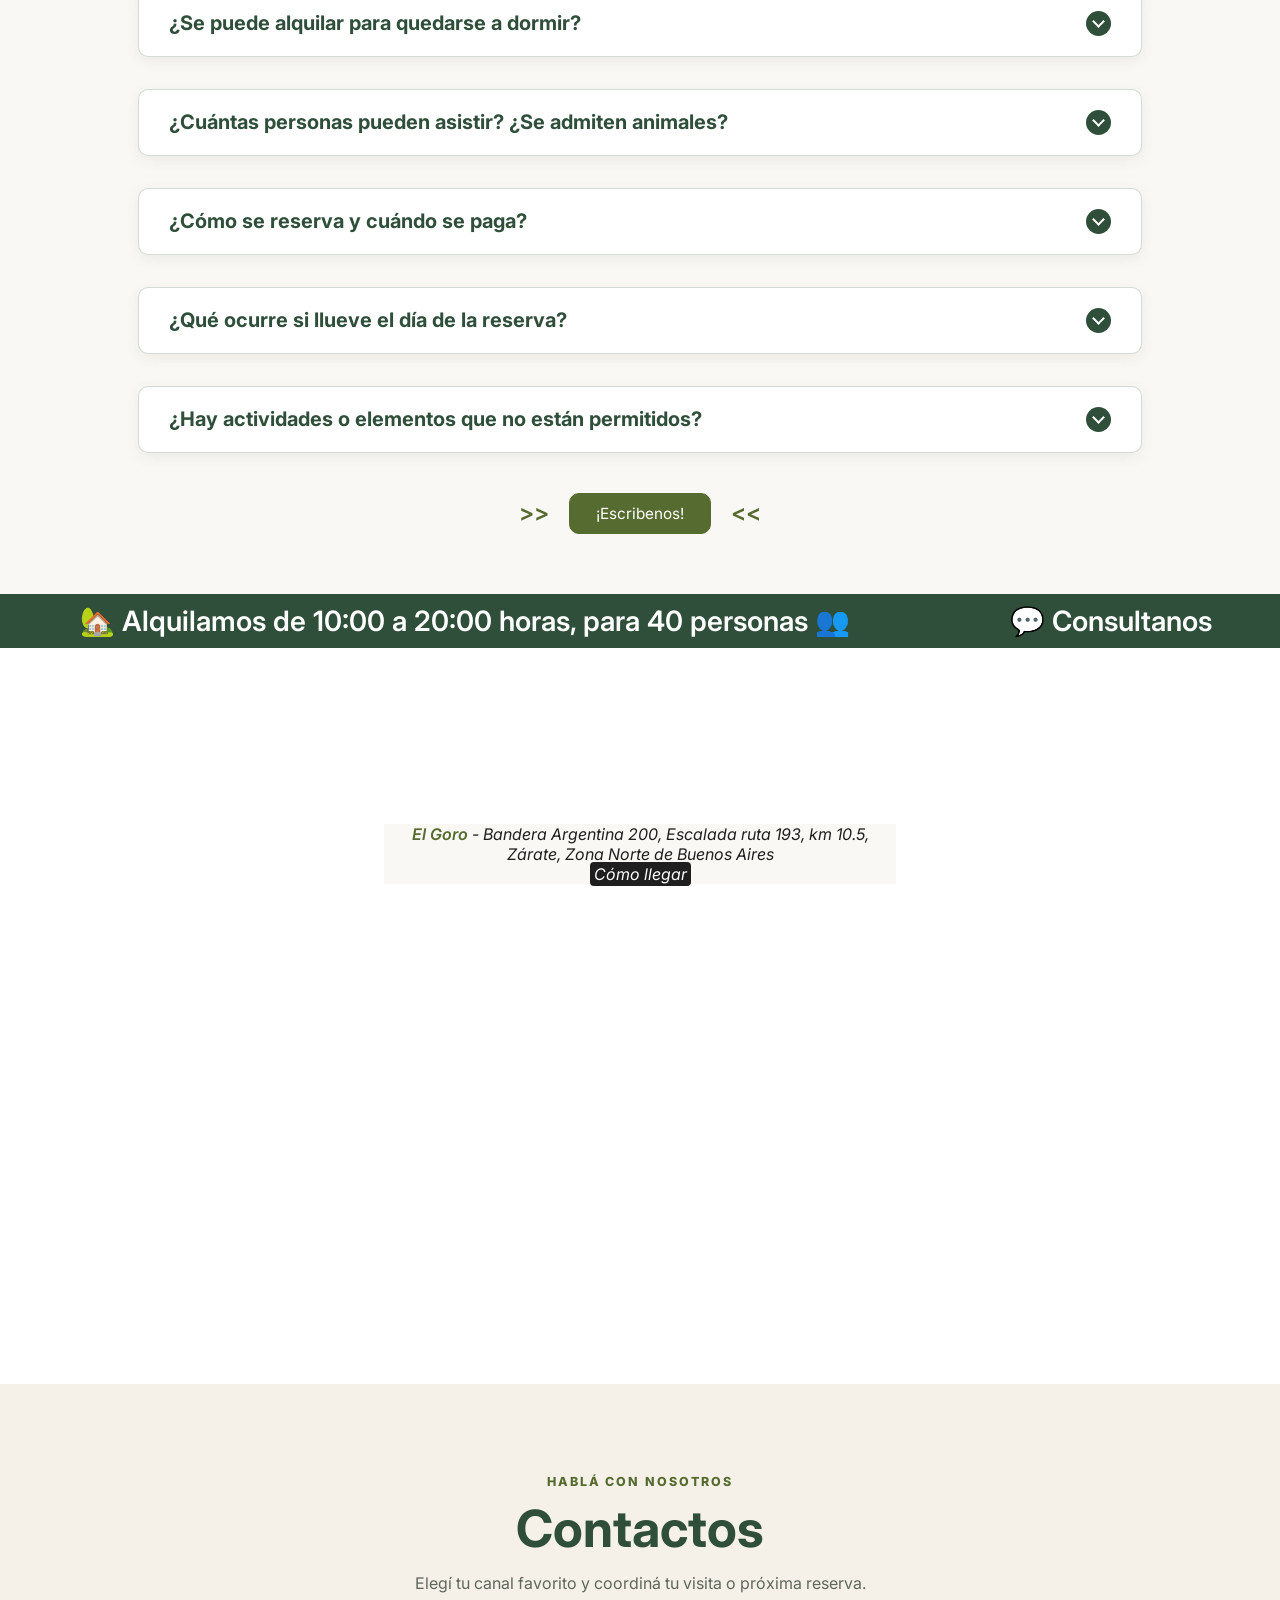
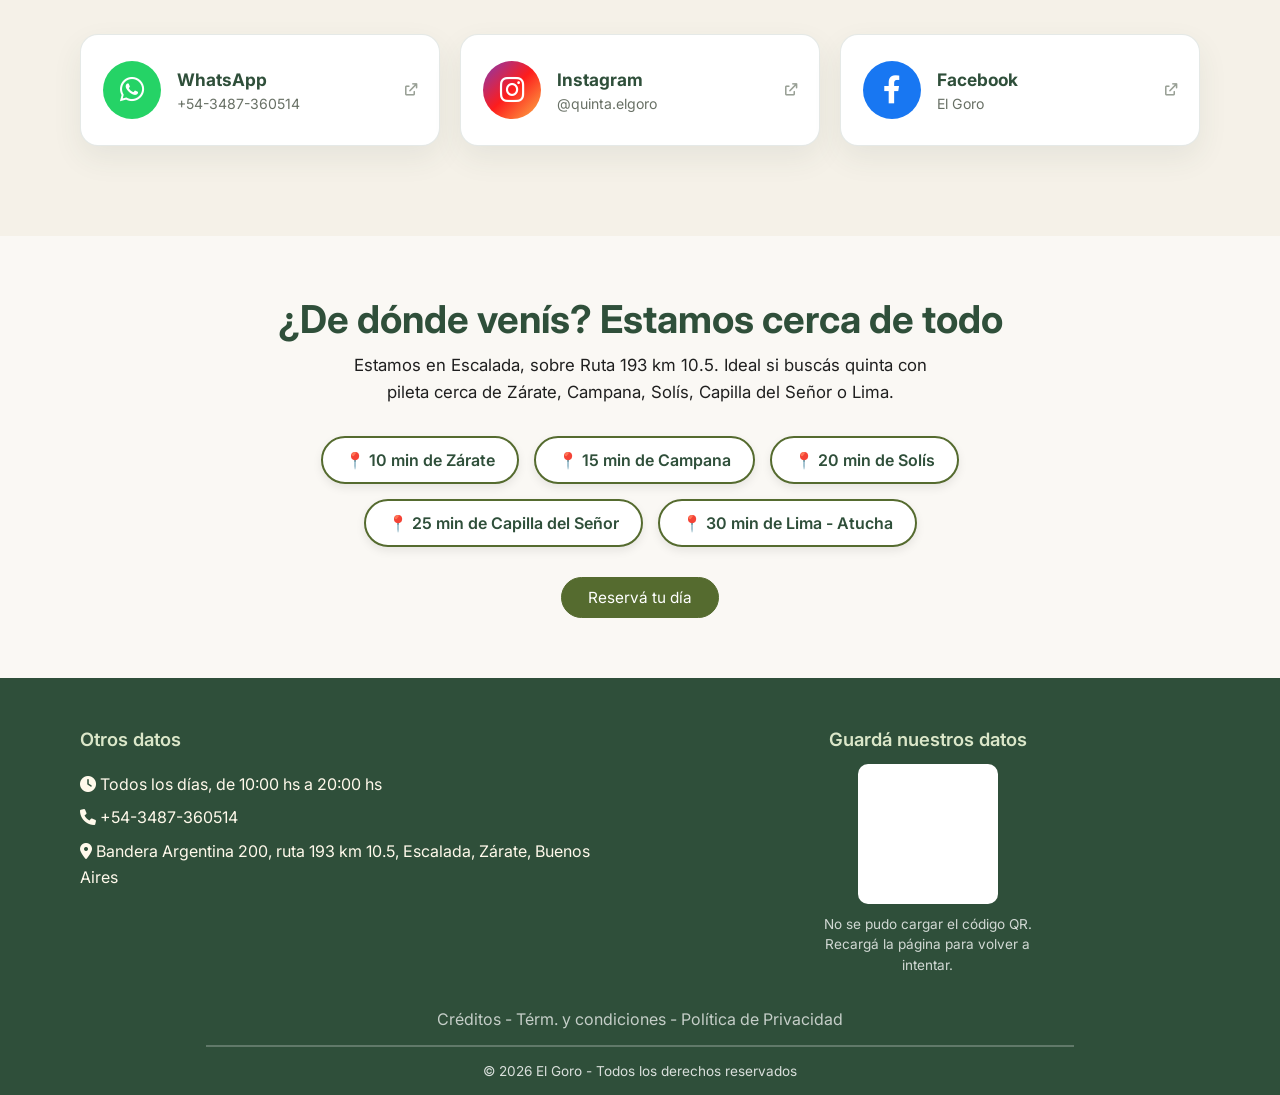
==== commit 2d81d023: "Se corrigieron algunos errores ortograficos en index.htm" ====
--- a/index.html
+++ b/index.html
@@ -176,7 +176,7 @@
 
                 <div class="botones-zona1">
                     <a href="#contactos" class="btn-zona1 a-formulario">Consultar disponibilidad</a>
-                    <a href="#" class="btn-zona1 a-galeria">Ver galería</a>
+                    <a href="galeria.html" class="btn-zona1 a-galeria">Ver galería</a>
                 </div>
             </div>
         </div>
@@ -259,7 +259,7 @@
                     <p>Baños limpios y bien higienizados para que disfrutes tu visita con comodidad.</p>
                 </div>
                 <div class="card-btn">
-                    <a href="#contactos">Pedir presupusto</a>
+                    <a href="#contactos">Pedir presupuesto</a>
                 </div>
             </article>
 
@@ -277,7 +277,7 @@
                     <p>Mesas y sillas disponibles para que compartas cómodamente con tus invitados.</p>
                 </div>
                 <div class="card-btn">
-                    <a href="#contactos">Pedir presupusto</a>
+                    <a href="#contactos">Pedir presupuesto</a>
                 </div>
             </article>
 
@@ -313,12 +313,12 @@
             <li class="calendar-price-item">
                 <i class="fa-solid fa-calendar-days calendar-price-icon" aria-hidden="true"></i>
                 <span class="calendar-price-name">Dia de semana</span>
-                <strong class="calendar-price-amount" data-price-vehicle="auto-app">$300.000</strong>
+                <strong class="calendar-price-amount">$300.000</strong>
             </li>
             <li class="calendar-price-item">
                 <i class="fa-solid fa-calendar-days calendar-price-icon" aria-hidden="true"></i>
                 <span class="calendar-price-name">Sábado y Domingo</span>
-                <strong class="calendar-price-amount" data-price-vehicle="sedan">$400.000</strong>
+                <strong class="calendar-price-amount">$400.000</strong>
             </li>
         </ul>
         
@@ -336,7 +336,7 @@
     <!-- CONOCIENDO EL GORO -->
     <section class="about-goro" id="section-goro">
         <div class="about-goro_image">
-            <img src="./img/fotos/foto07.jpg" alt="El Goro">
+            <img src="./img/fotos/foto07.jpg" alt="El Goro, quincho y pileta de Quinta El Goro en Escalada, Zárate">
         </div>
         <div class="about-goro_content">
             <span class="about-goro_eyebrow">
@@ -567,7 +567,8 @@
     <!-- ********** CERCA DE VOS ********** -->
     <section id="cercania" class="section-cercania">
         <h2>¿De dónde venís? Estamos cerca de todo</h2>
-        <p>Estamos en Escalada, sobre Ruta 193 km 10.5. Ideal si buscás quinta con pileta cerca de Campana, Solís, Capilla del Señor y Lima.</p>
+        <p>Estamos en Escalada, sobre Ruta 193 km 10.5. Ideal si buscás quinta con pileta 
+            cerca de Zárate, Campana, Solís, Capilla del Señor o Lima.</p>
         <ul>
             <li>📍 10 min de Zárate</li>
             <li>📍 15 min de Campana</li>
--- a/css/styles.css
+++ b/css/styles.css
@@ -1329,7 +1329,7 @@
 /* ****** CERCA DE VOS - EL GORO ****** */
 /****************************************/
 .section-cercania {
-    background: var(--bg);
+    background: var(--bg-light);
     padding: 60px 20px;
     text-align: center;
 }
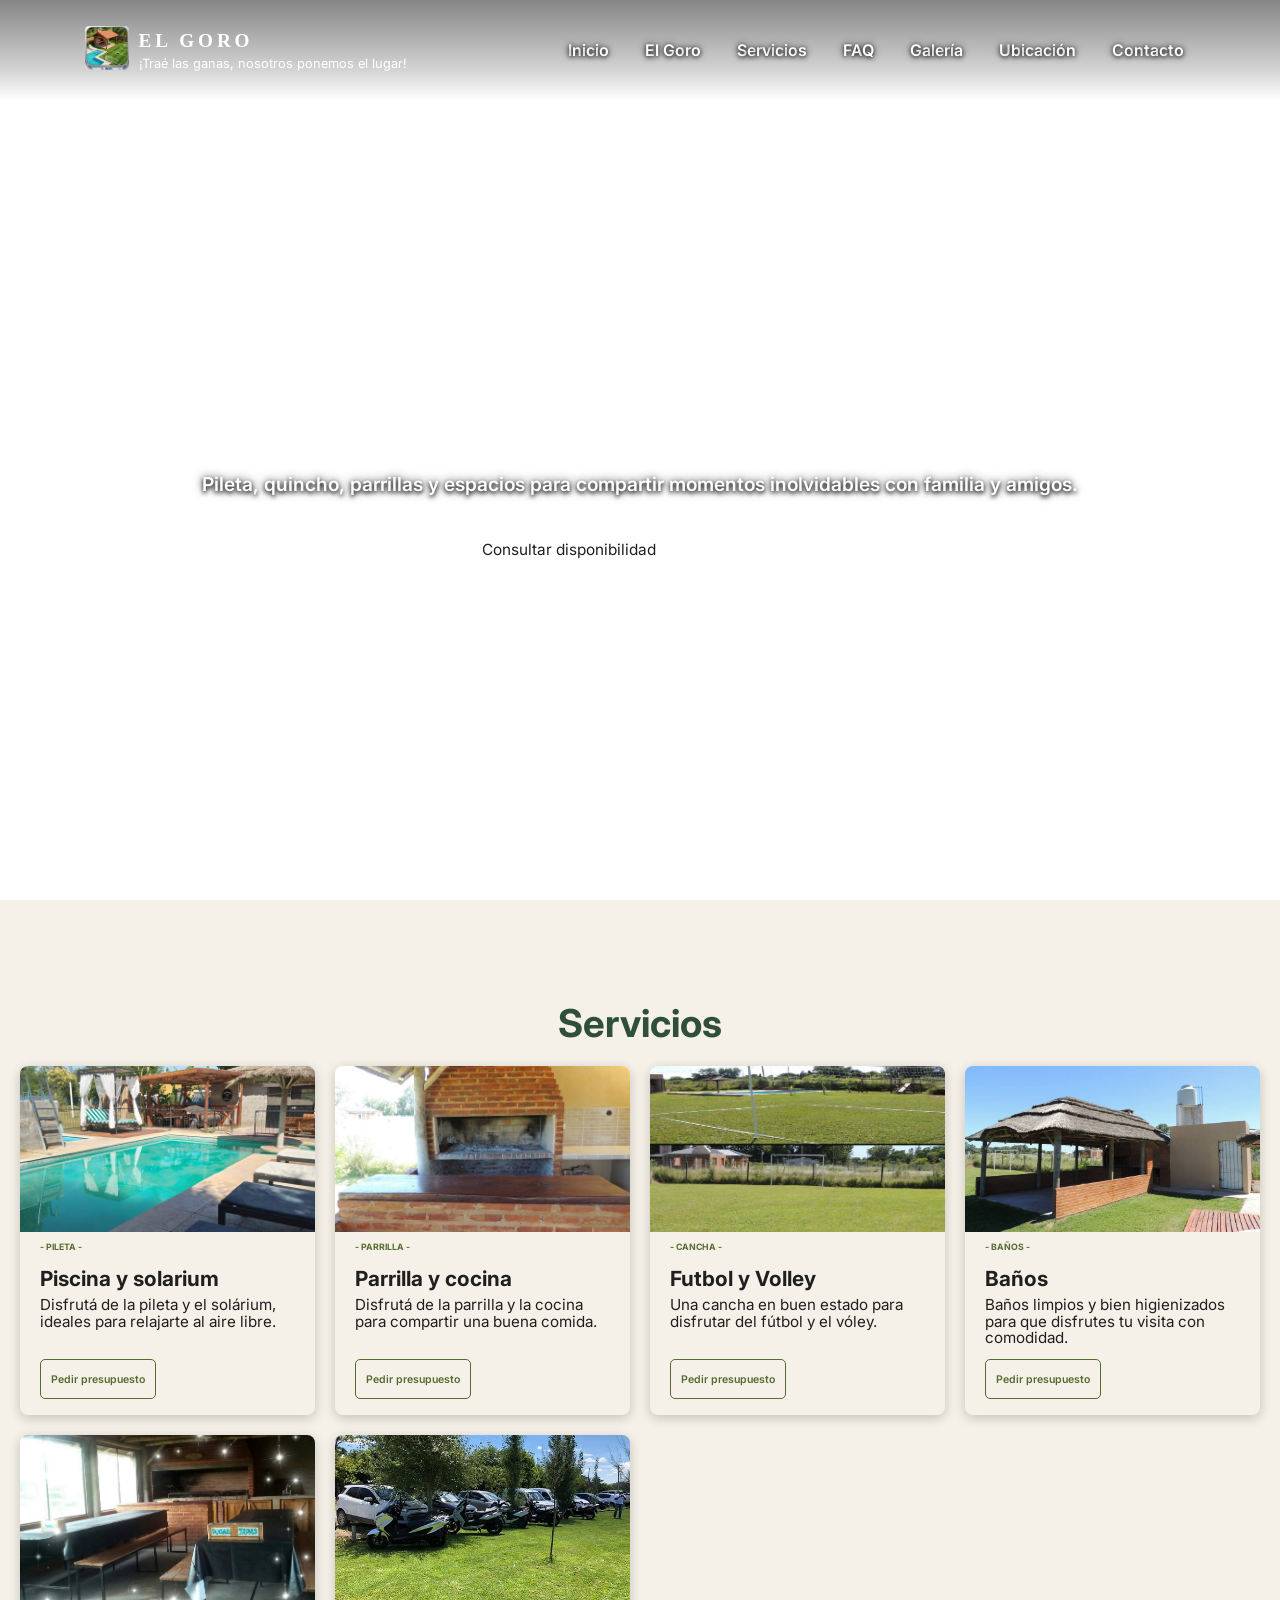
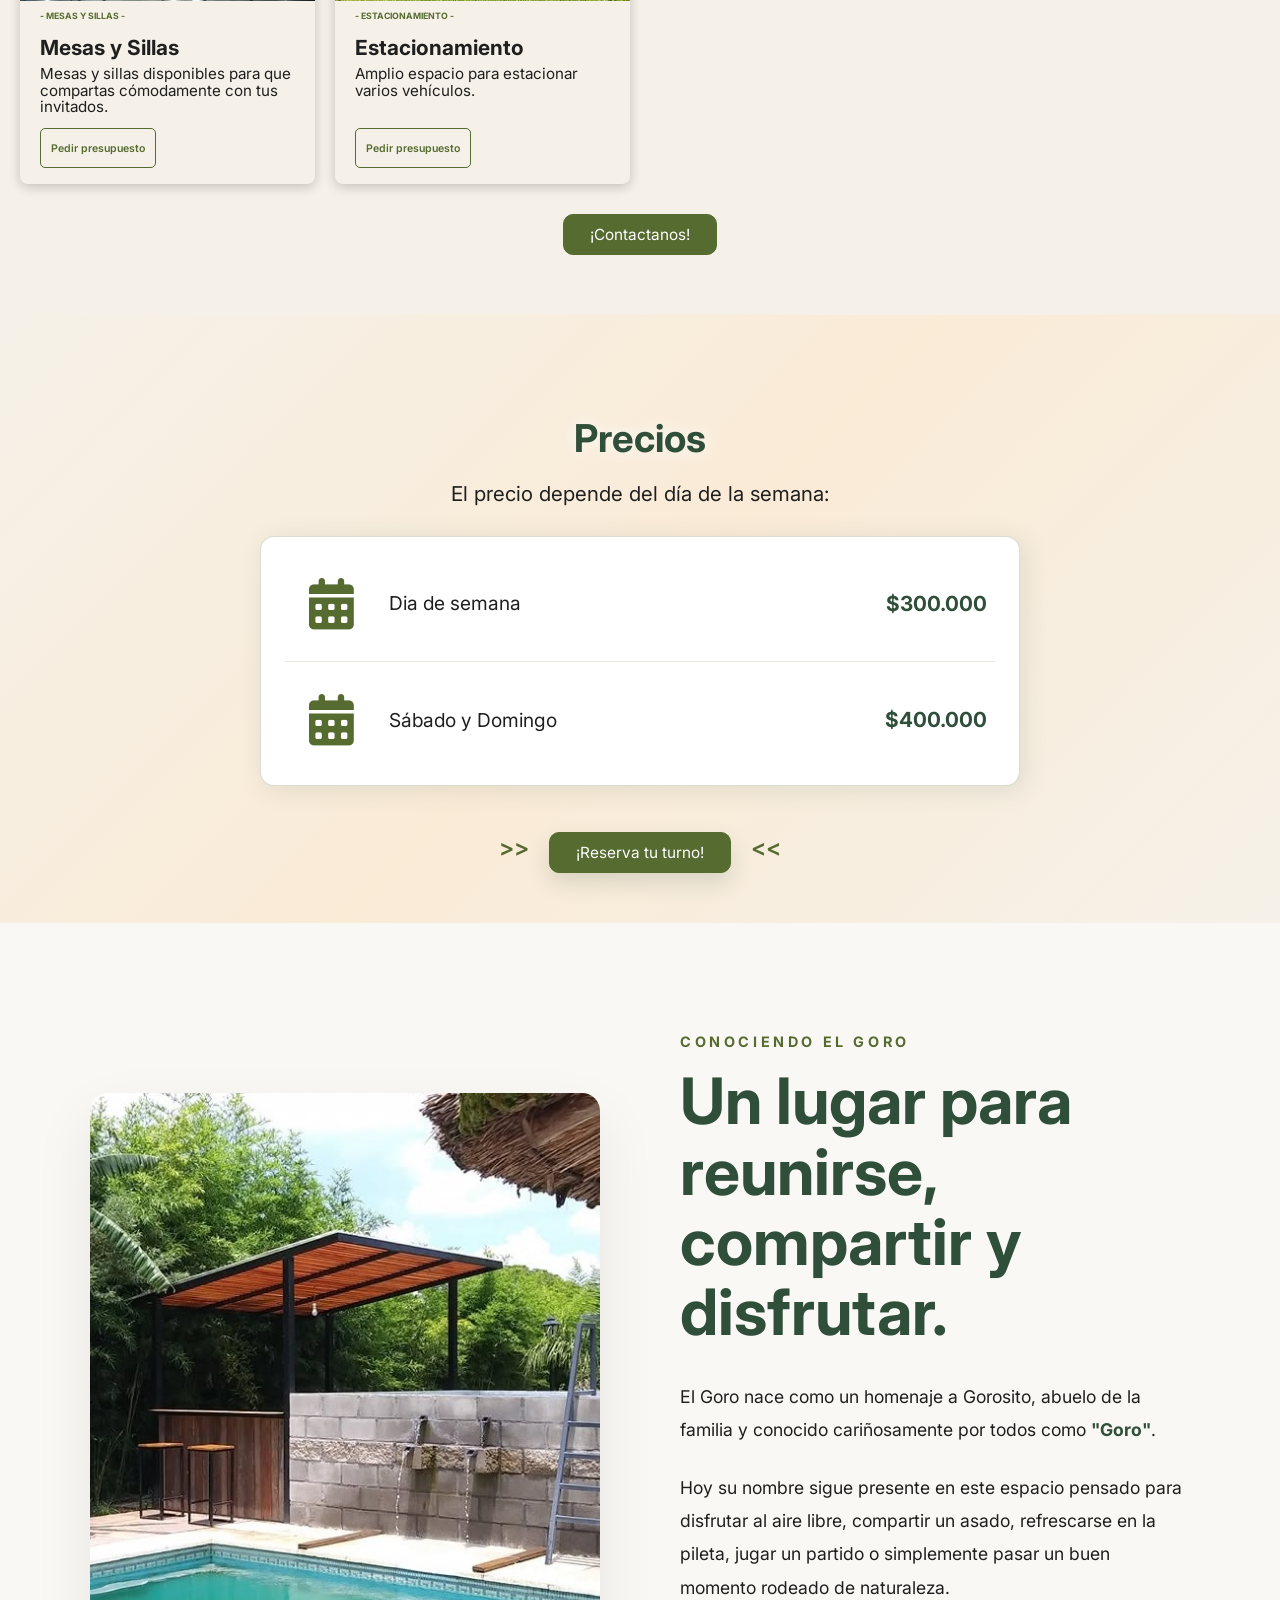
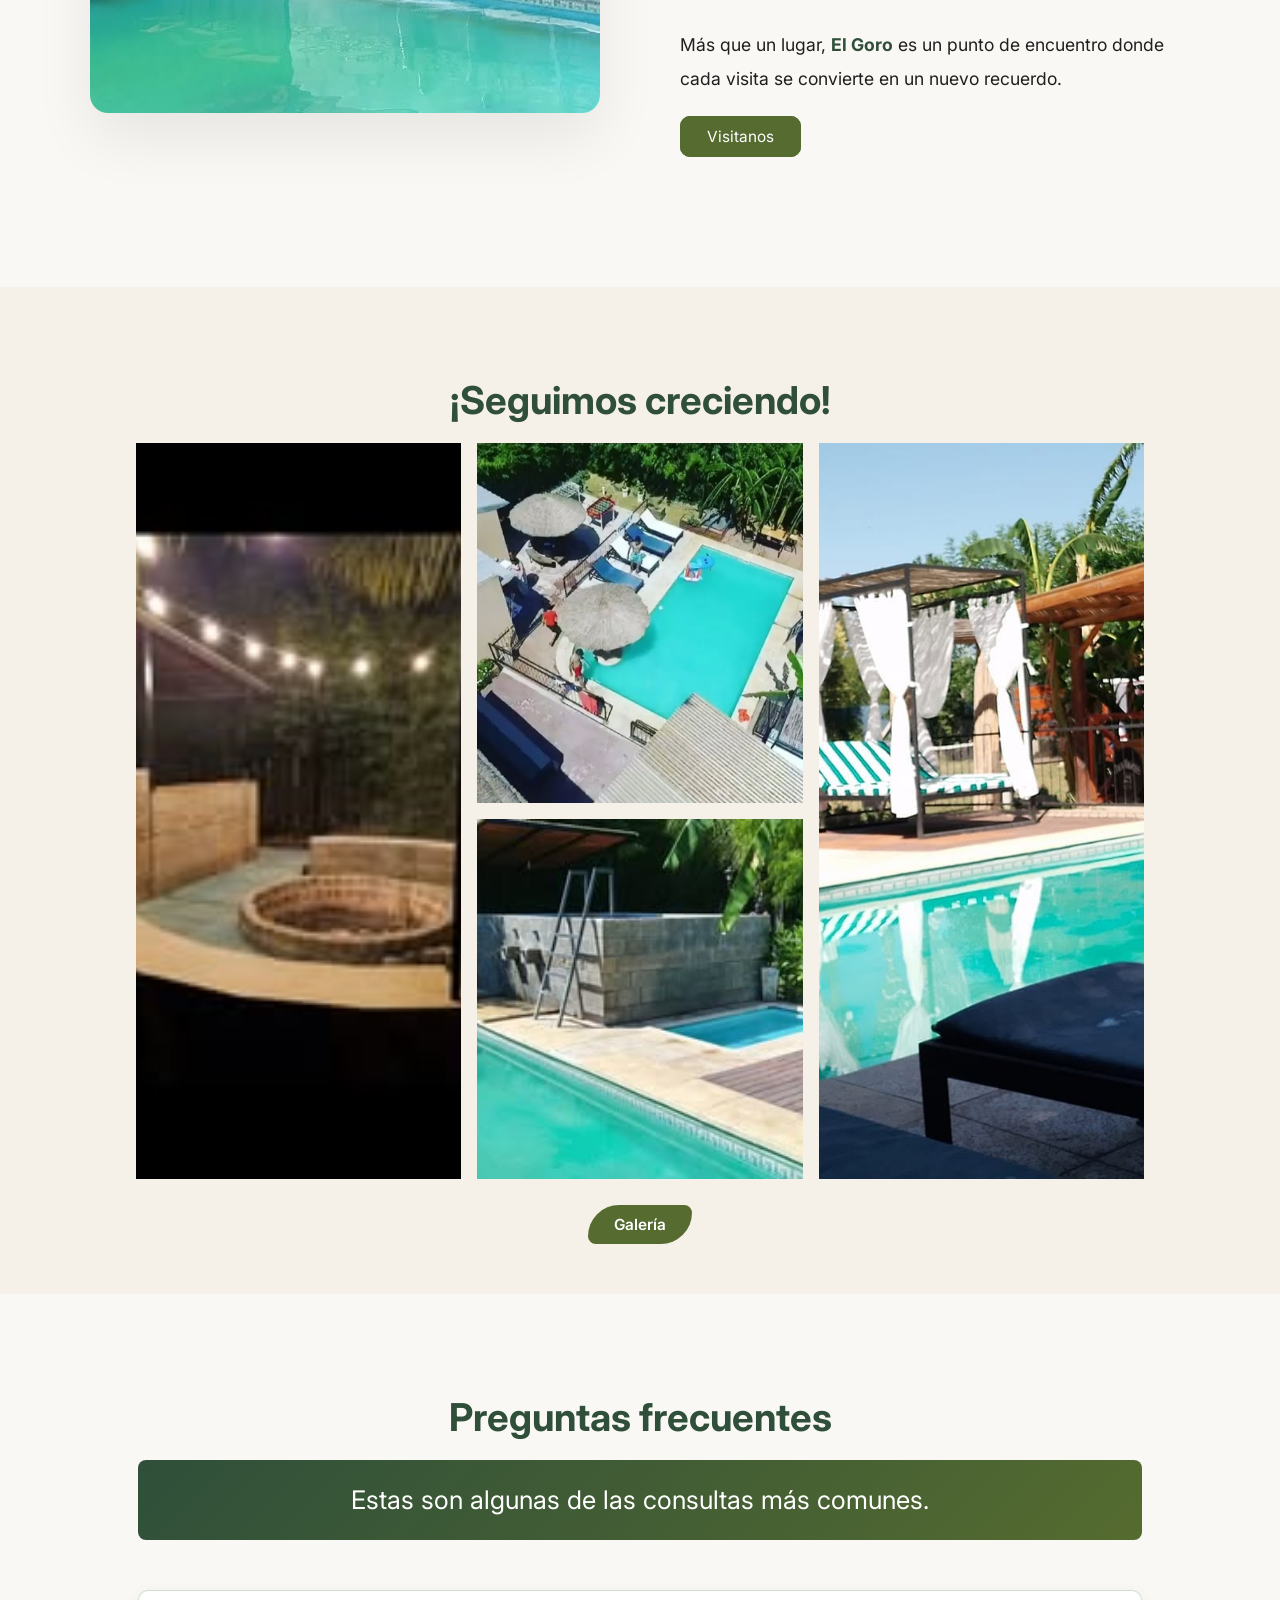
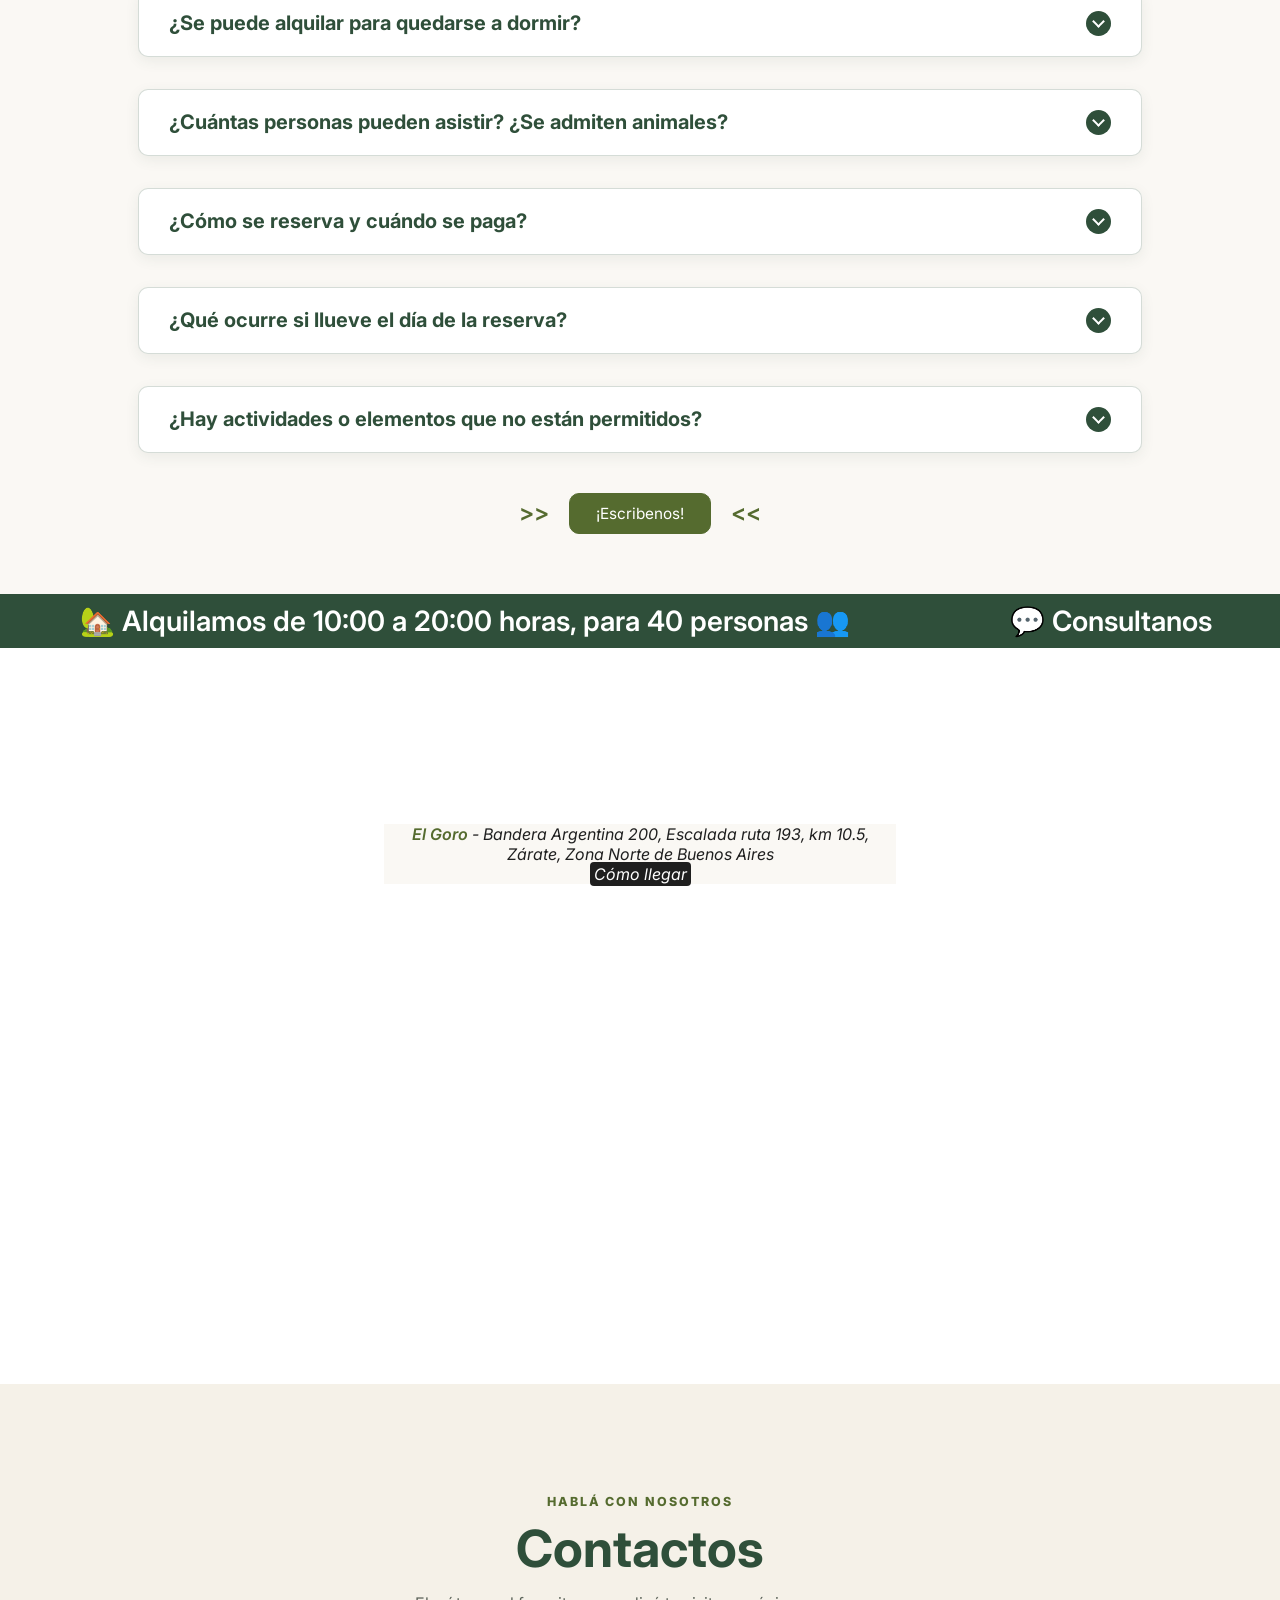
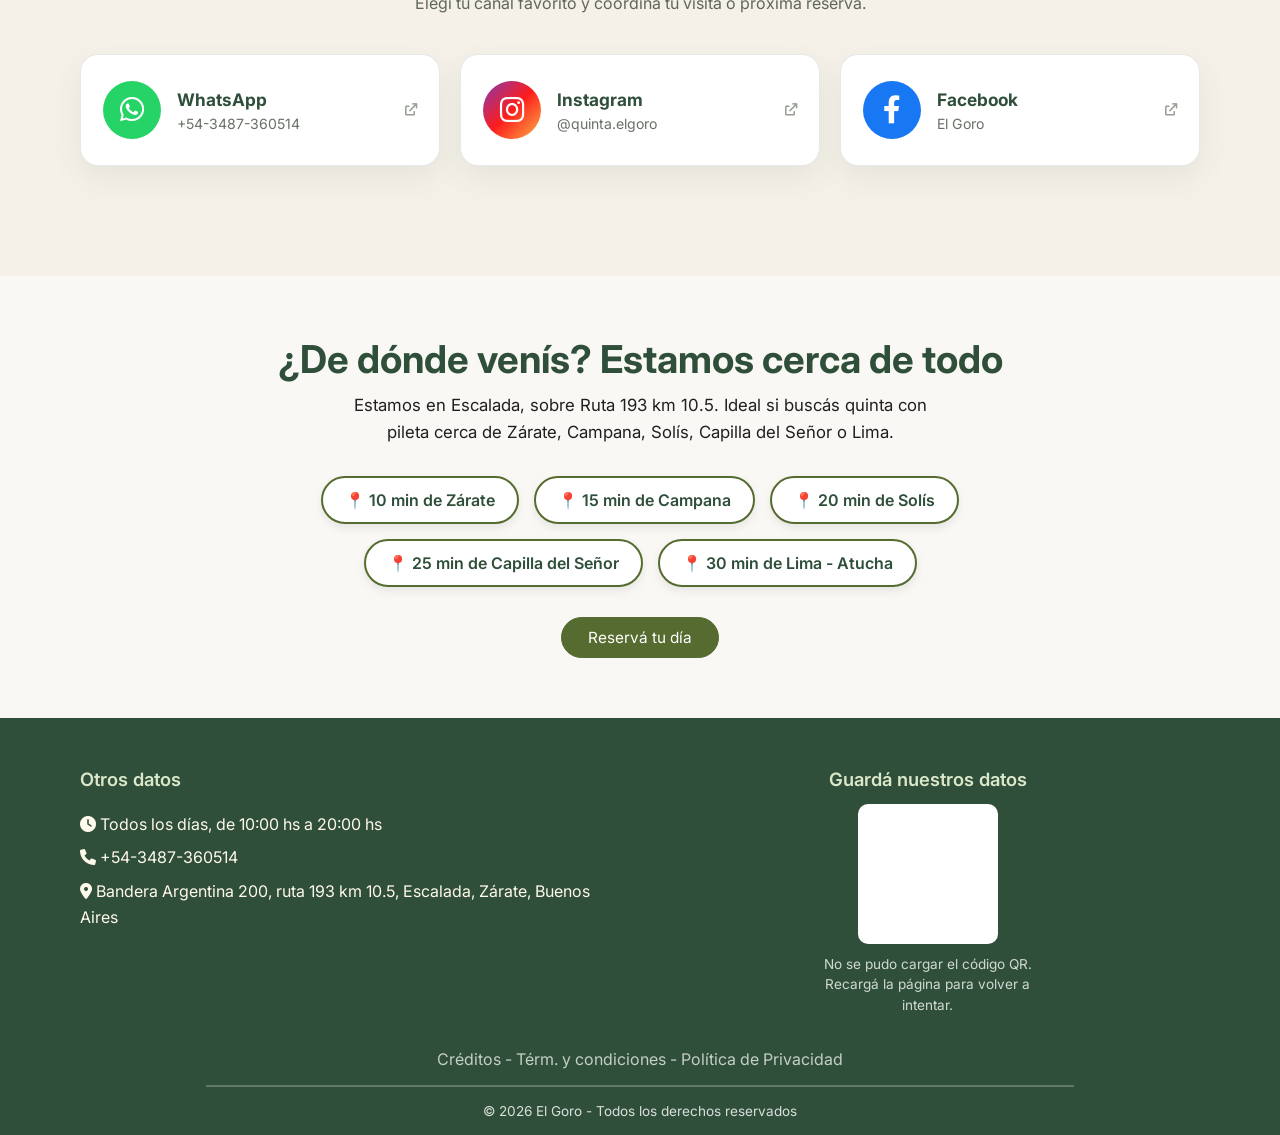
==== commit 461f2bb9: "Se modifico los mensajes de whatsapp, el del dueño de la pagina y el mio como diseñador" ====
--- a/index.html
+++ b/index.html
@@ -526,7 +526,7 @@
 
             <div class="contactos-grid">
                 <a class="contacto-card contacto-whatsapp"
-                    href="https://api.whatsapp.com/send?phone=+543487360514&amp;text=Hola%2C%20me%20contacto%20desde%20el%20sitio%20web%20El%20Goro...%20%C2%BFpodes%20contarme%20sobre%20los%20servicios%3F"
+                    href="https://api.whatsapp.com/send?phone=+543487360514&amp;text=%C2%A1Hola%21%2C%20vi%20la%20p%C3%A1gina%20de%20El%20Goro%20y%20quer%C3%ADa%20consultar%20disponibilidad.%20%C2%BFQue%20dias%20tienen%20disponible%20y%20me%20podr%C3%ADan%20contar%20el%20precio%20y%20c%C3%B3mo%20se%20reserva%3F%20%C2%A1Gracias%21"
                     target="_blank" rel="noopener noreferrer"
                     aria-label="Consultar por WhatsApp">
                     <span class="contacto-icono"><i class="fab fa-whatsapp"></i></span>
@@ -604,7 +604,7 @@
 
         <div class="container-terminos">
             <p>
-                <a class="creditos" href="#">Créditos</a> - 
+                <a class="creditos" href="creditos.html">Créditos</a> - 
                 <a class="terminos" href="terminos.html">Térm. y condiciones</a> -
                 <a class="terminos" href="privacidad.html">Política de Privacidad</a>
             </p>
--- a/css/styles.css
+++ b/css/styles.css
@@ -1136,7 +1136,7 @@
 
 
 /* *********************************** */
-/* ********** Formulario ************* */
+/* *********** Ubicacion ************* */
 /* *********************************** */
 #ubicacion {
     padding-top: 100px;
@@ -1204,11 +1204,11 @@
 }
 
 
-/*************************/
+/***************************/
 /* ****** Contactos ****** */
-/*************************/
+/***************************/
 .section-contactos {
-    padding: 90px 20px;
+    padding: 110px 20px;
     background: var(--bg);
 }
 
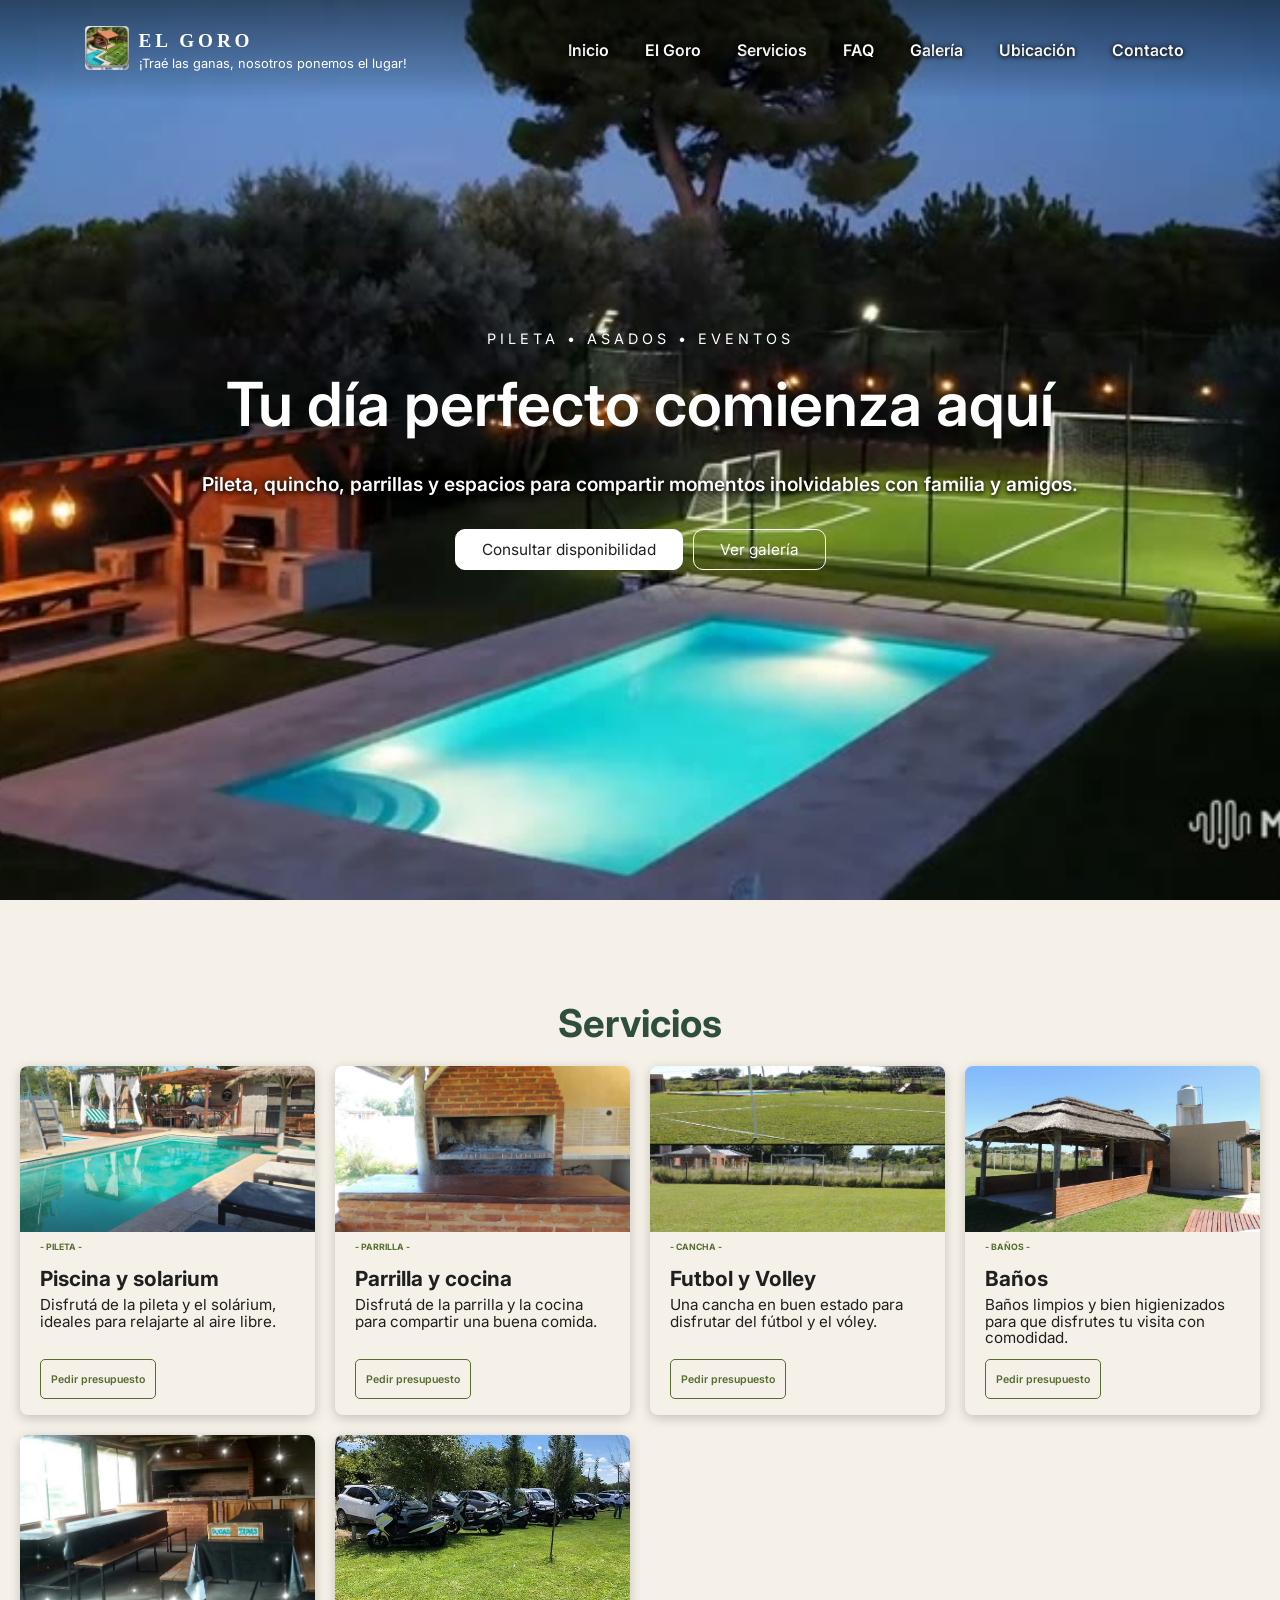
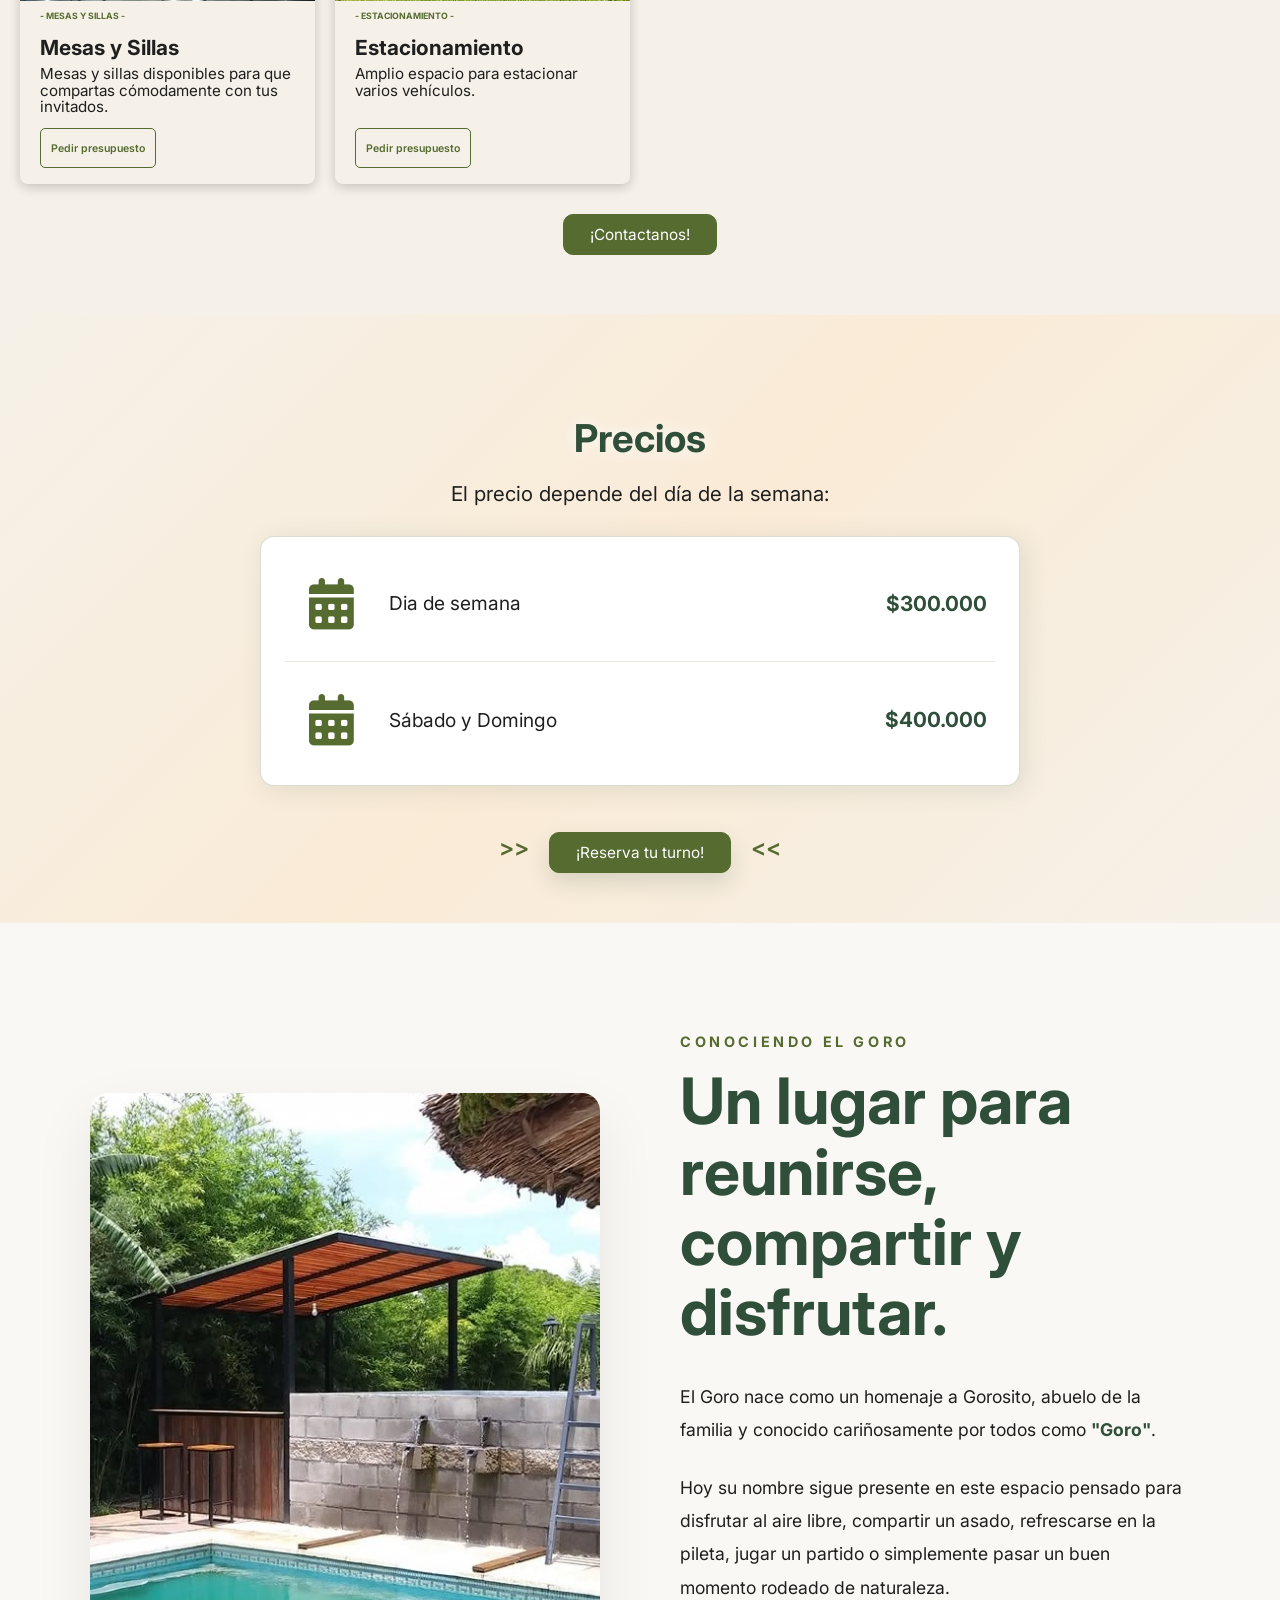
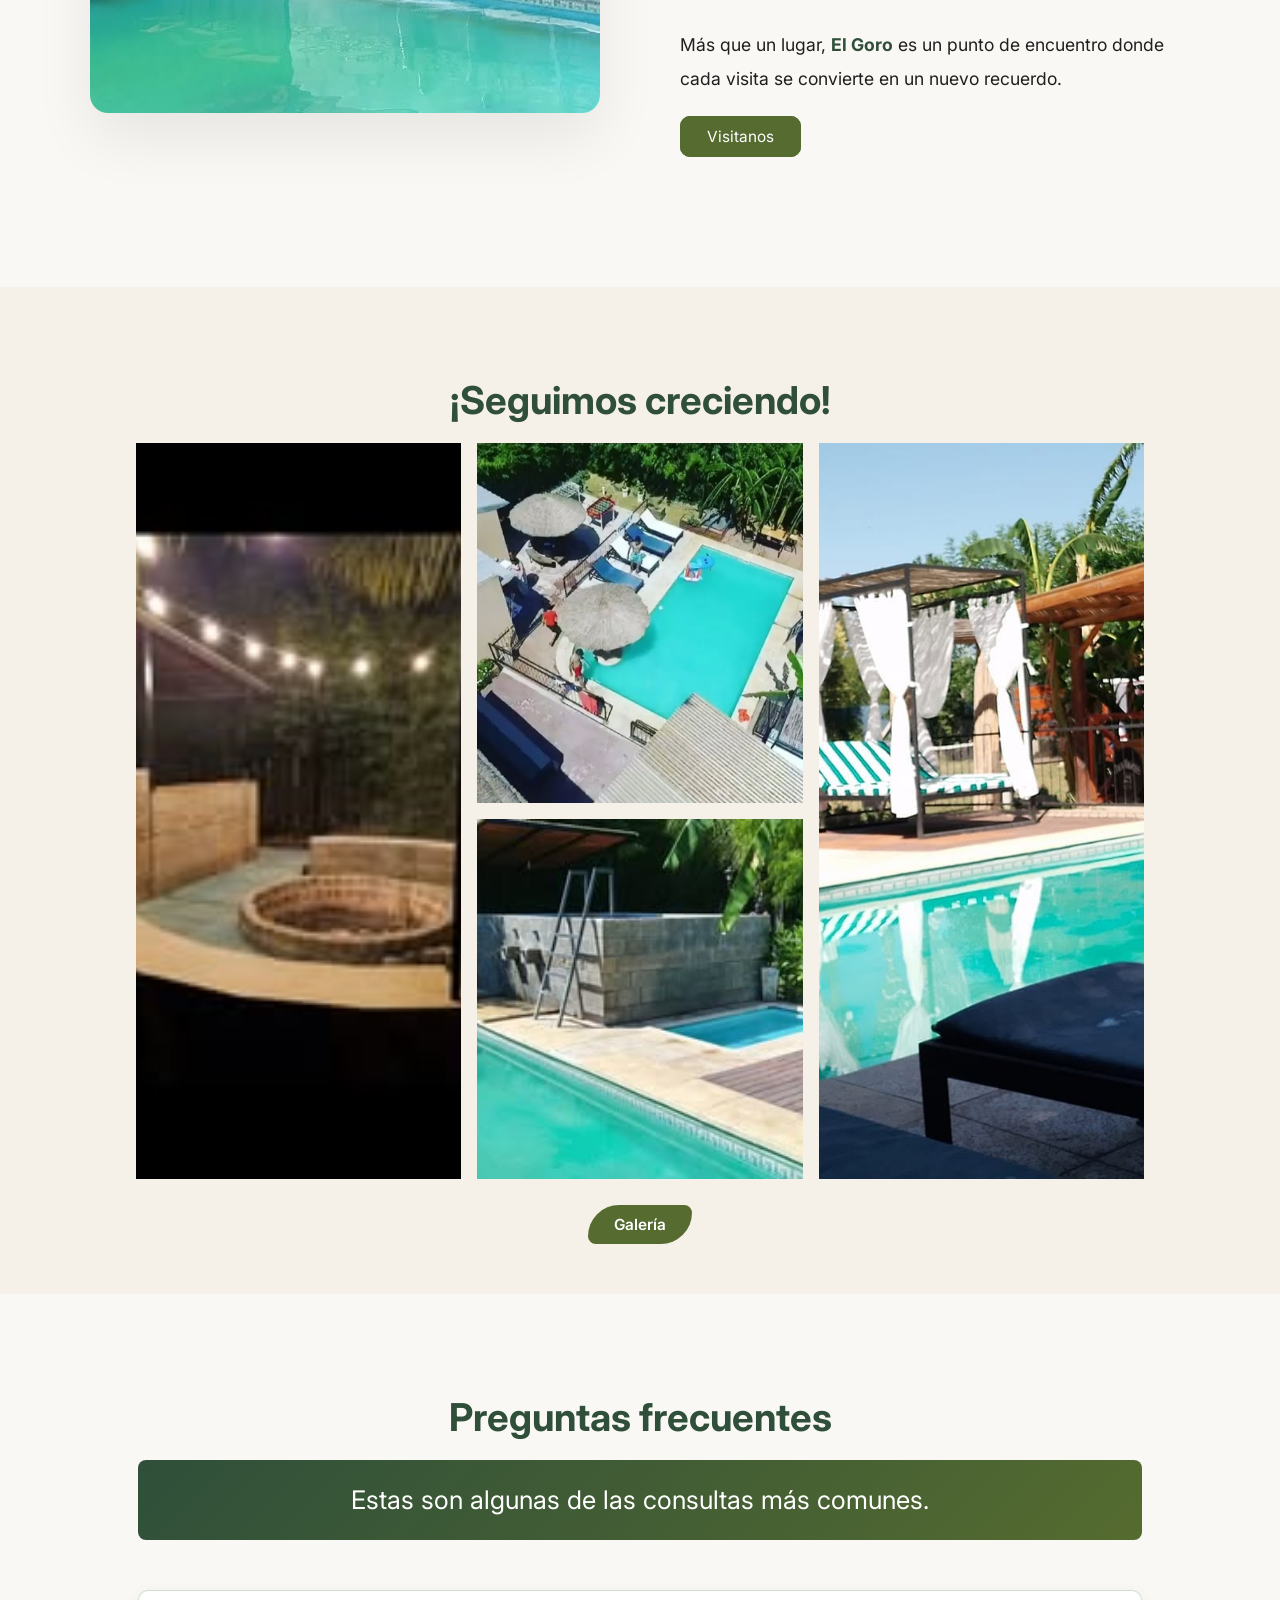
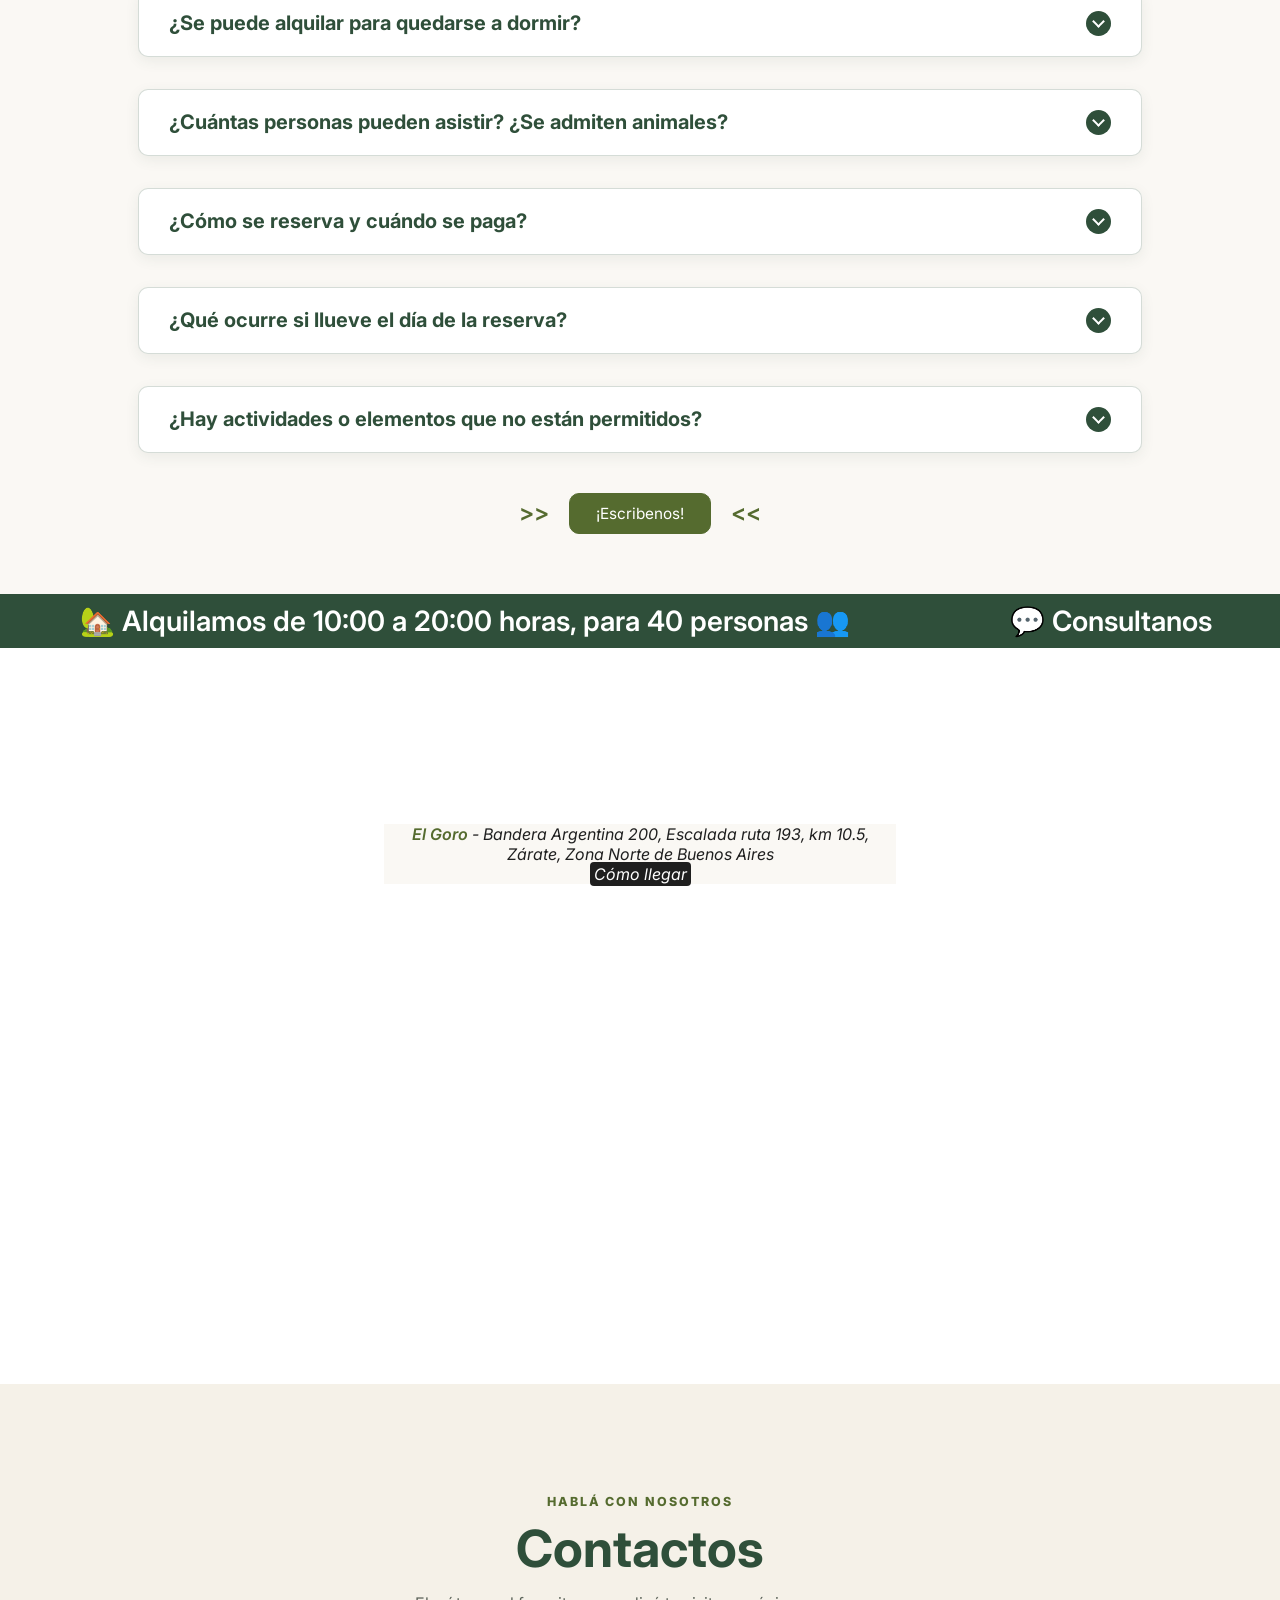
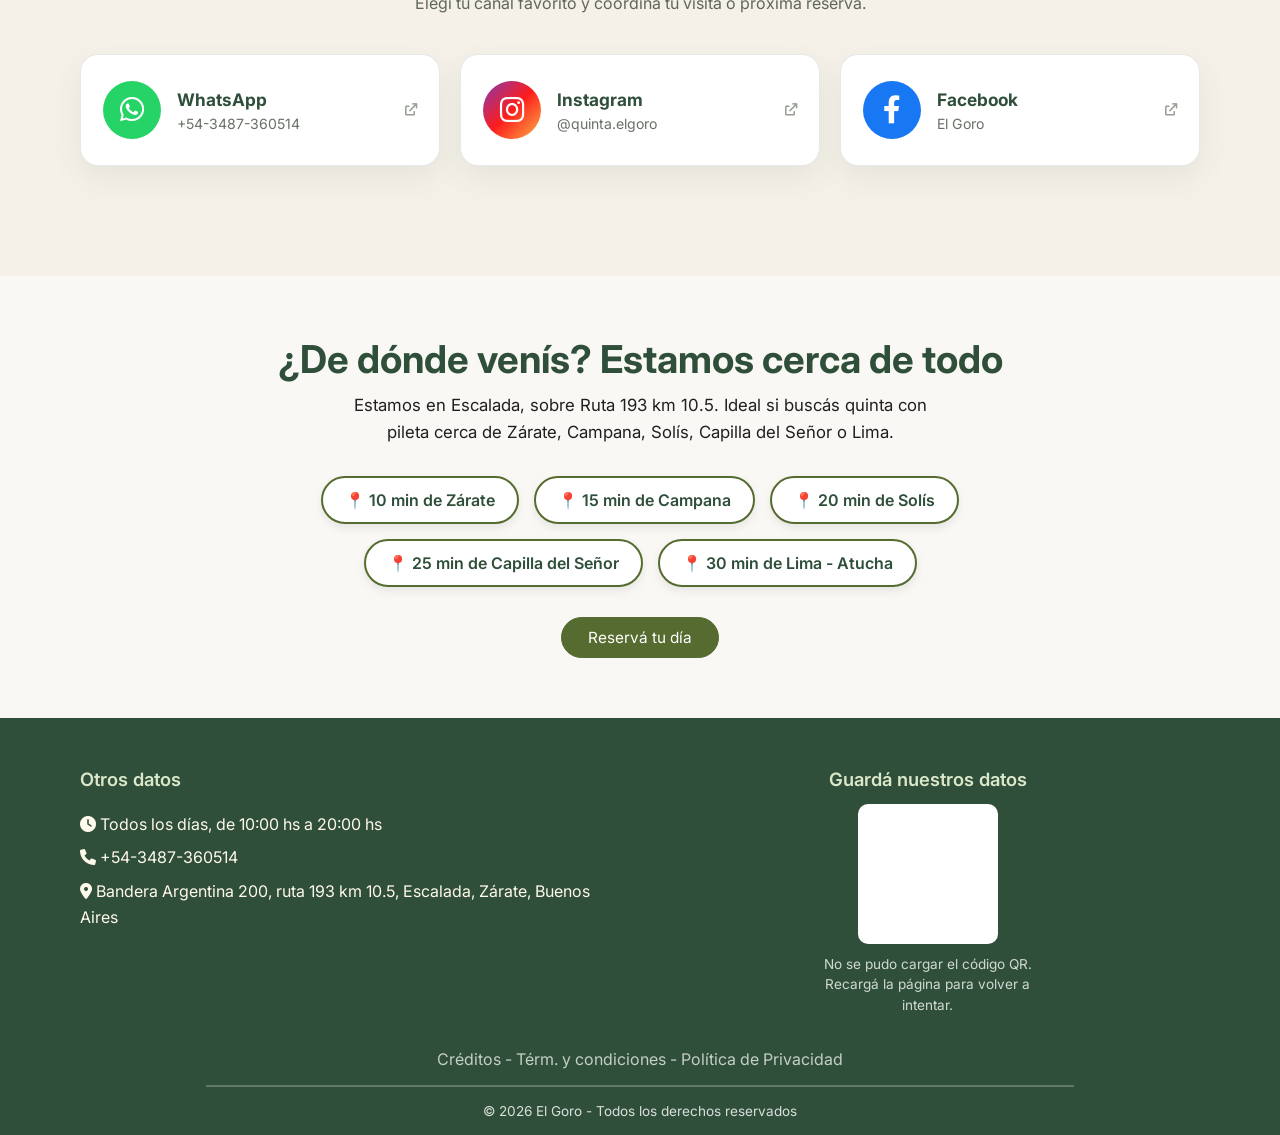
==== commit 535f0ae5: "Comprension de videos, ahora en modo movil" ====
--- a/index.html
+++ b/index.html
@@ -156,9 +156,9 @@
     <!-- Zona central de la primer pagina -->
     <section class="zona1">
         <div class="container-zona1">
-            <video class="video-fondo video-fondo--activo" src="./video/video1.mp4" autoplay muted playsinline preload="auto" aria-hidden="true"></video>
-            <video class="video-fondo" src="./video/video2.mp4" muted playsinline preload="metadata" aria-hidden="true"></video>
-            <video class="video-fondo" src="./video/video3.mp4" muted playsinline preload="metadata" aria-hidden="true"></video>
+            <video class="video-fondo video-fondo--activo" src="./video/video1comp.mp4" data-src-mobile="./video/mobile/video1-mobile.mp4" poster="./video/mobile/video1-poster.jpg" muted playsinline preload="none" aria-hidden="true"></video>
+            <video class="video-fondo" src="./video/video2comp.mp4" data-src-mobile="./video/mobile/video2-mobile.mp4" poster="./video/mobile/video2-poster.jpg" muted playsinline preload="none" aria-hidden="true"></video>
+            <video class="video-fondo" src="./video/video3comp.mp4" data-src-mobile="./video/mobile/video3-mobile.mp4" poster="./video/mobile/video3-poster.jpg" muted playsinline preload="none" aria-hidden="true"></video>
 
             <div class="contenido">
                 <div class="pre-title">
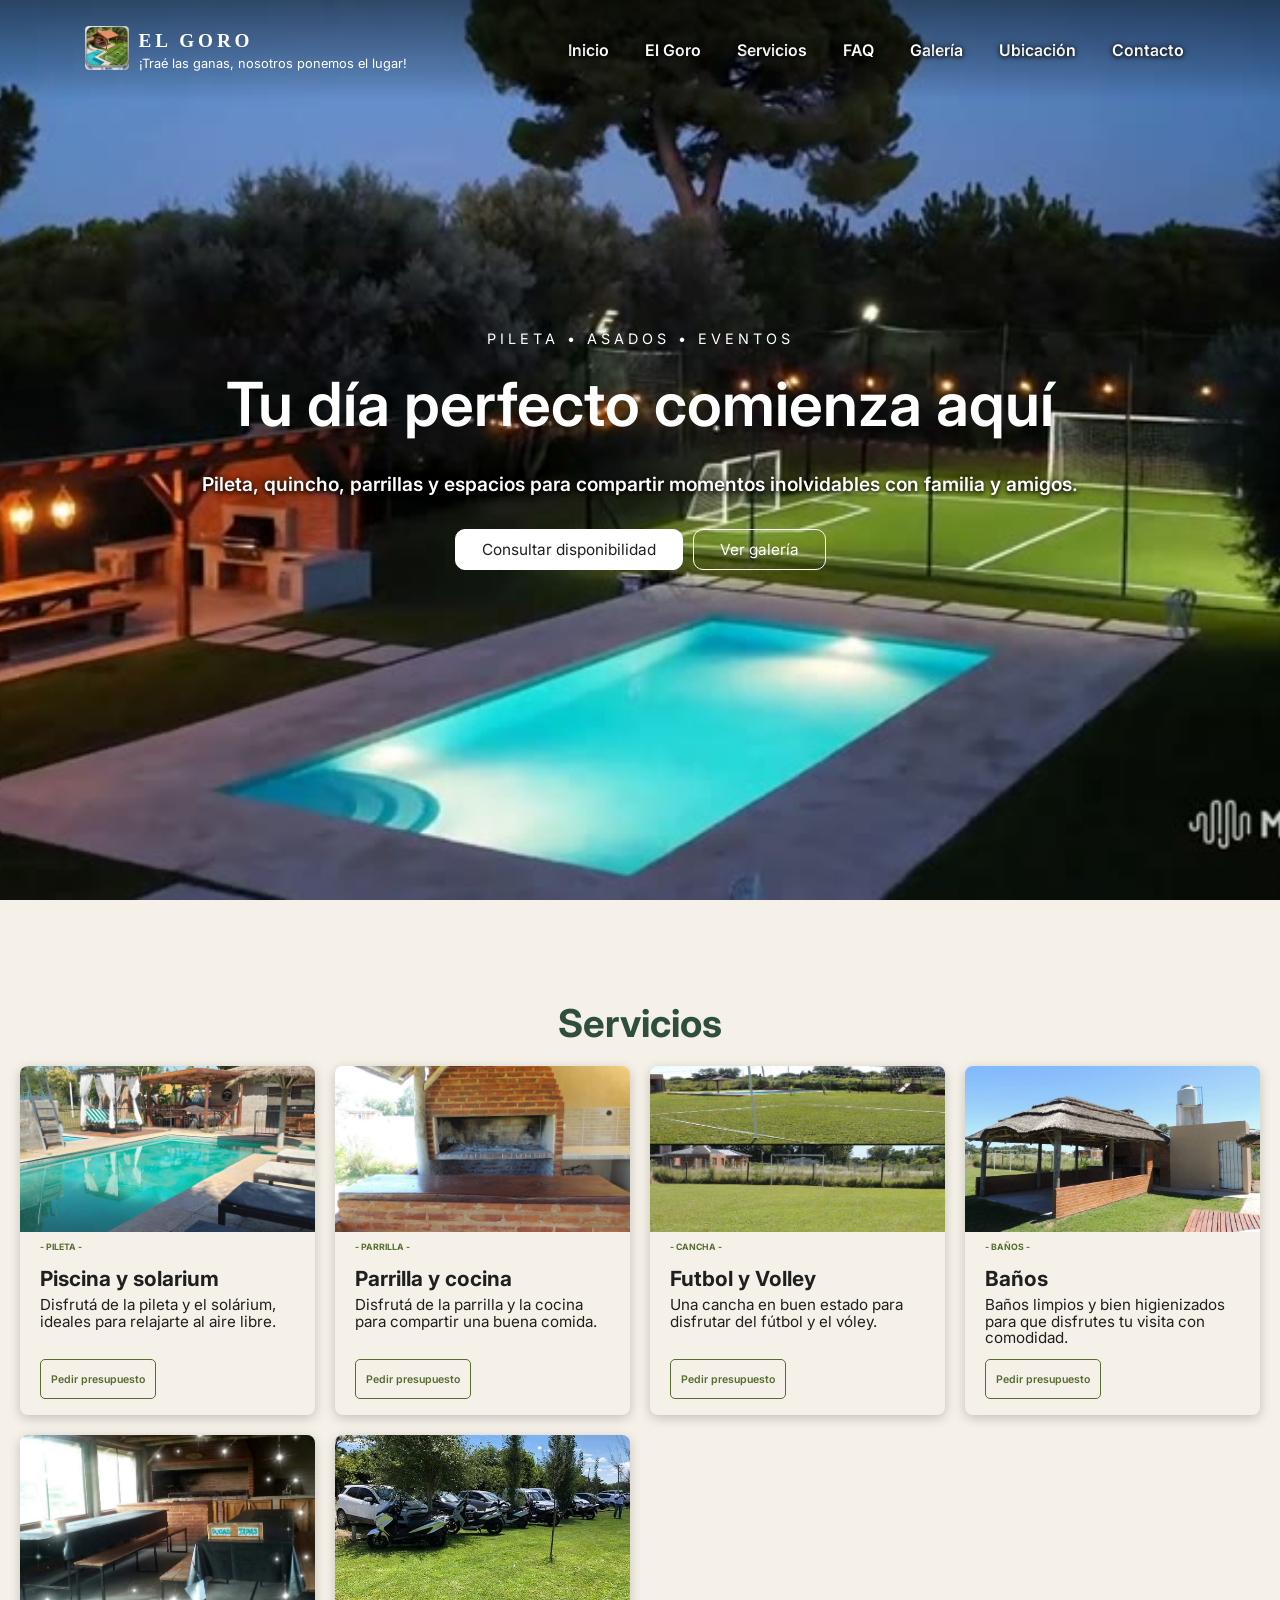
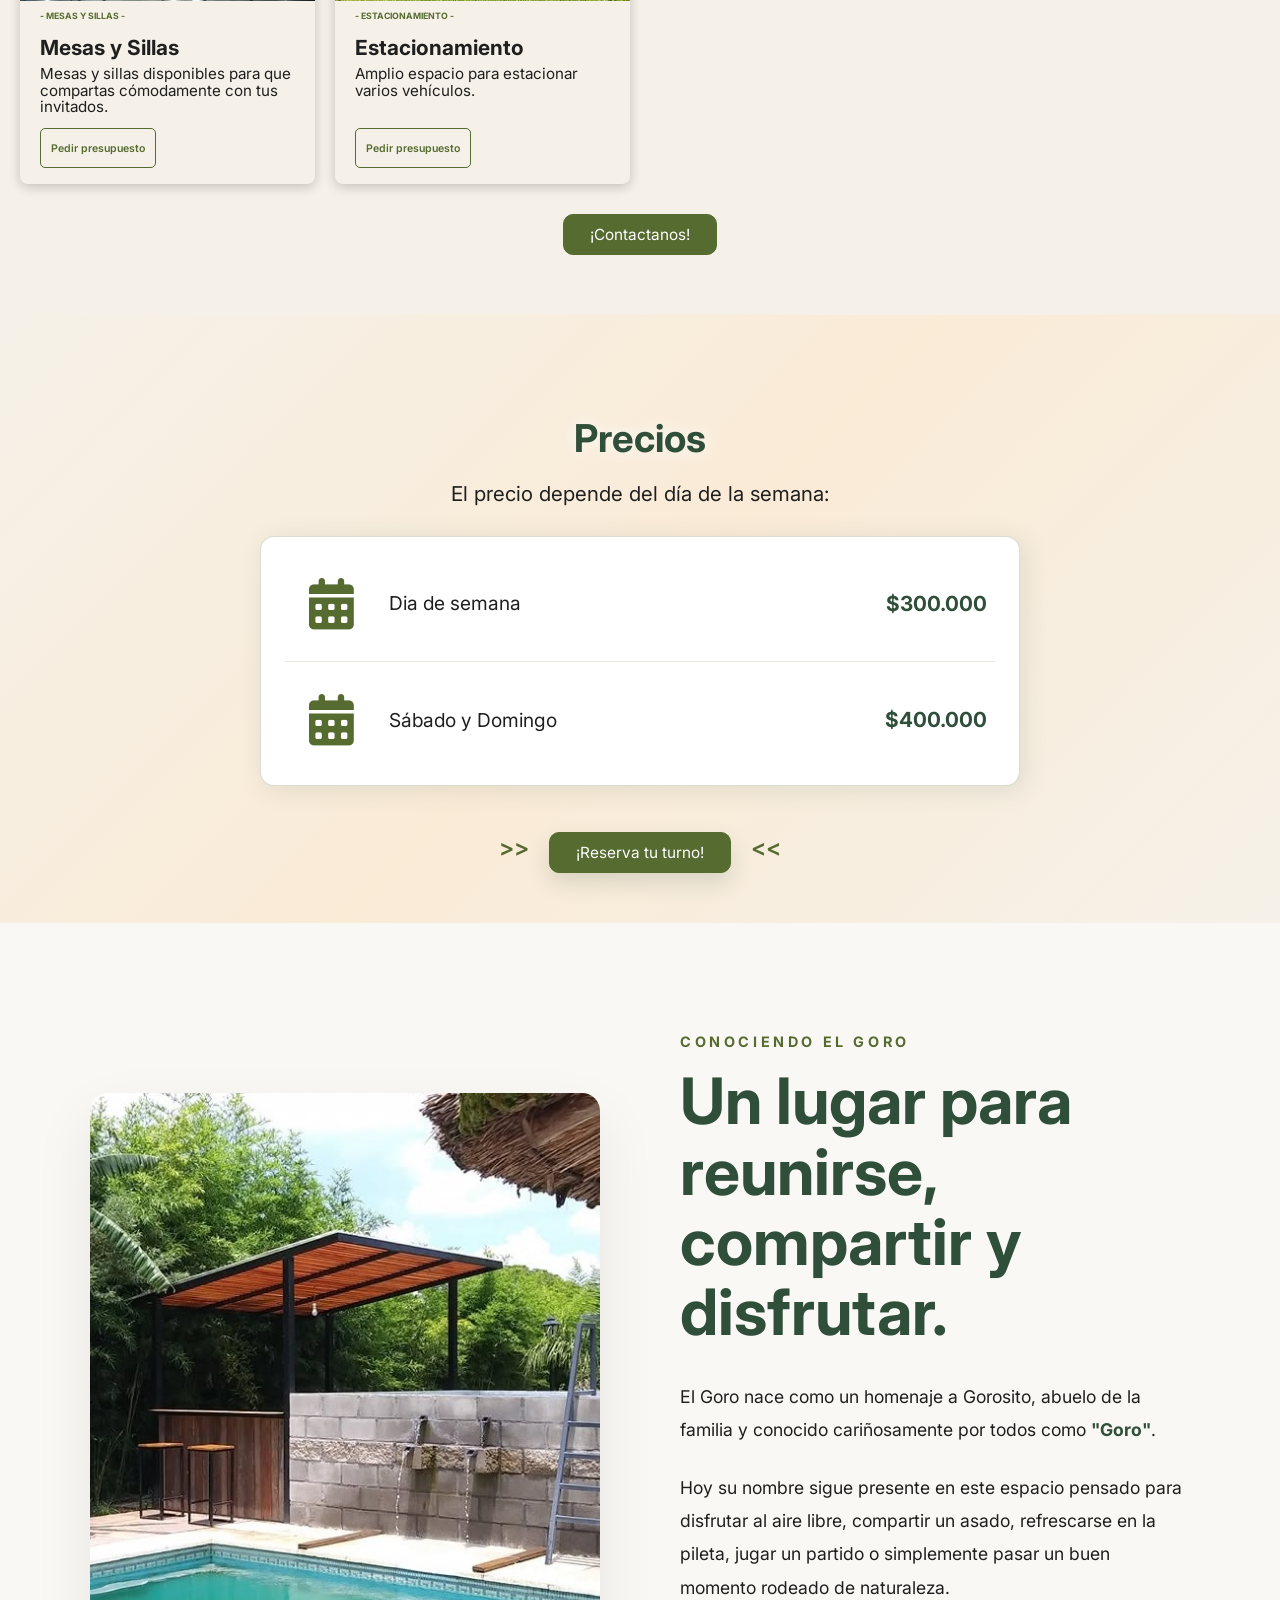
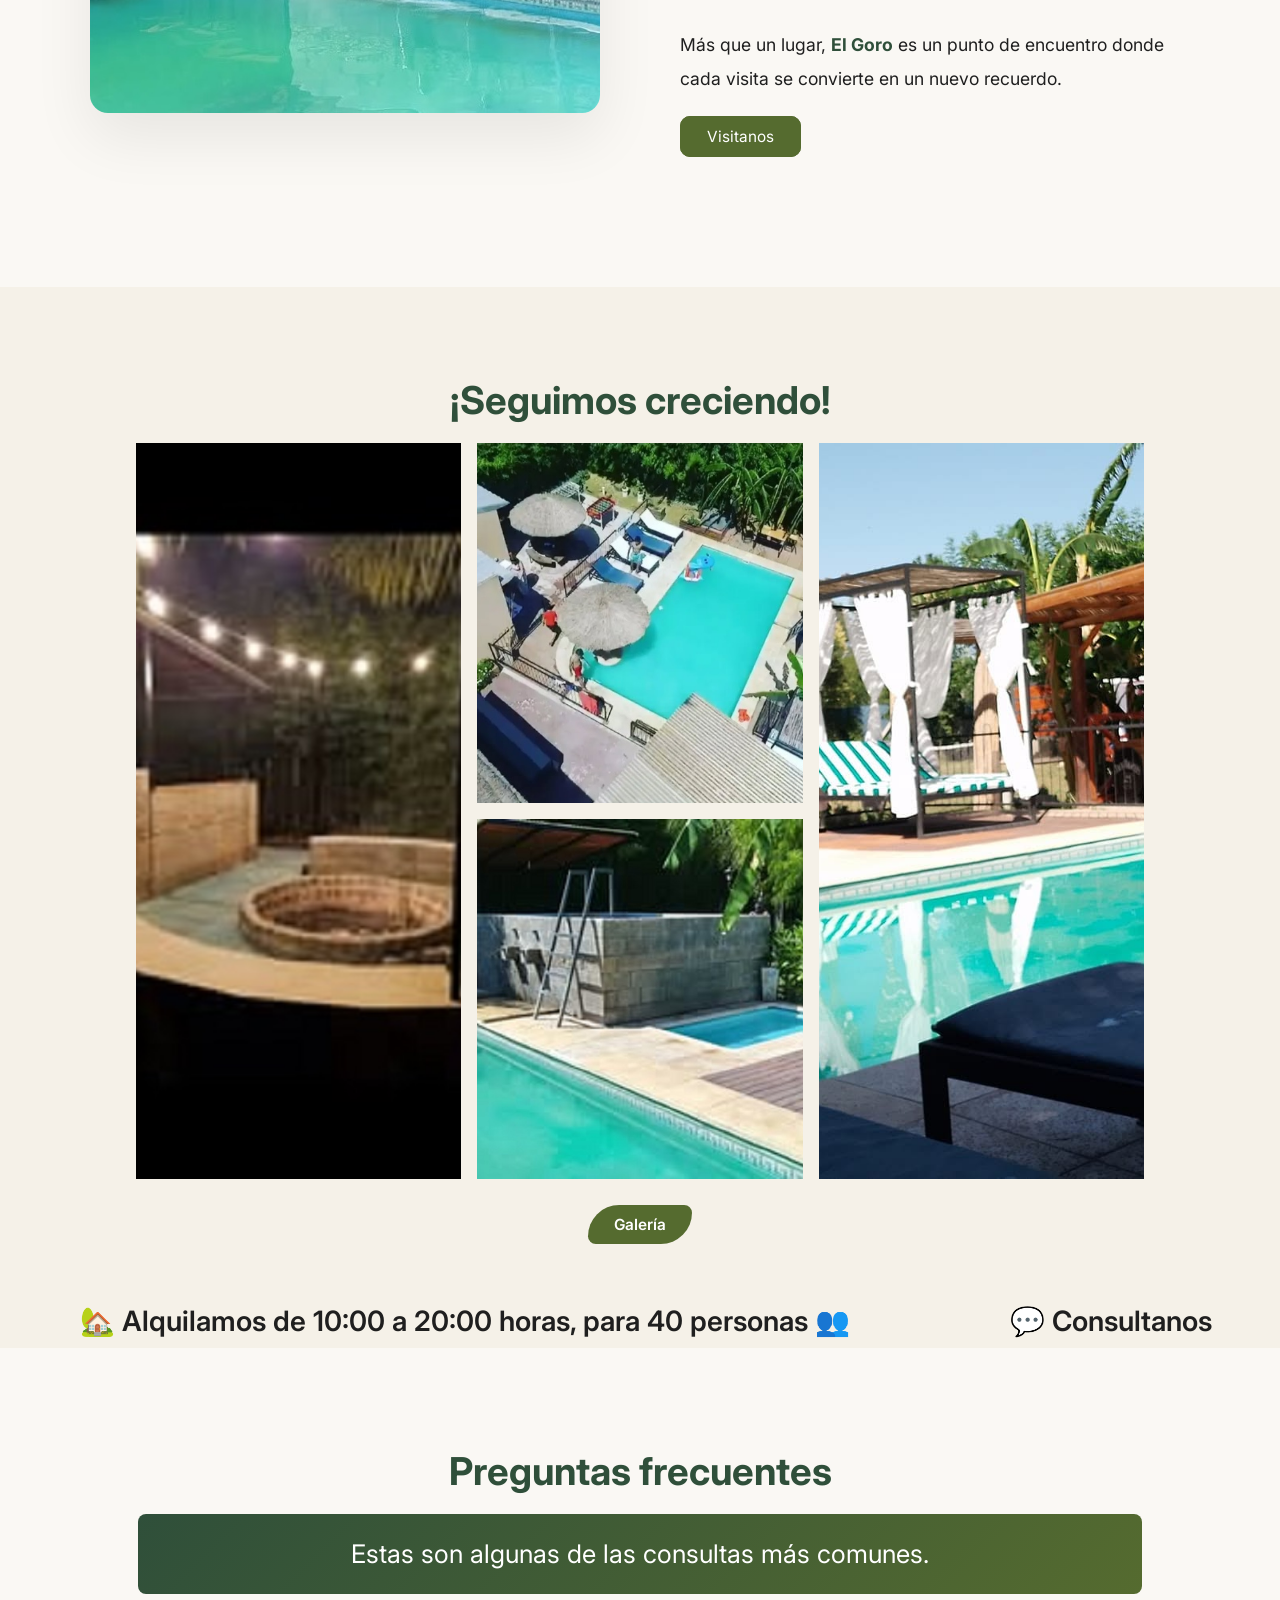
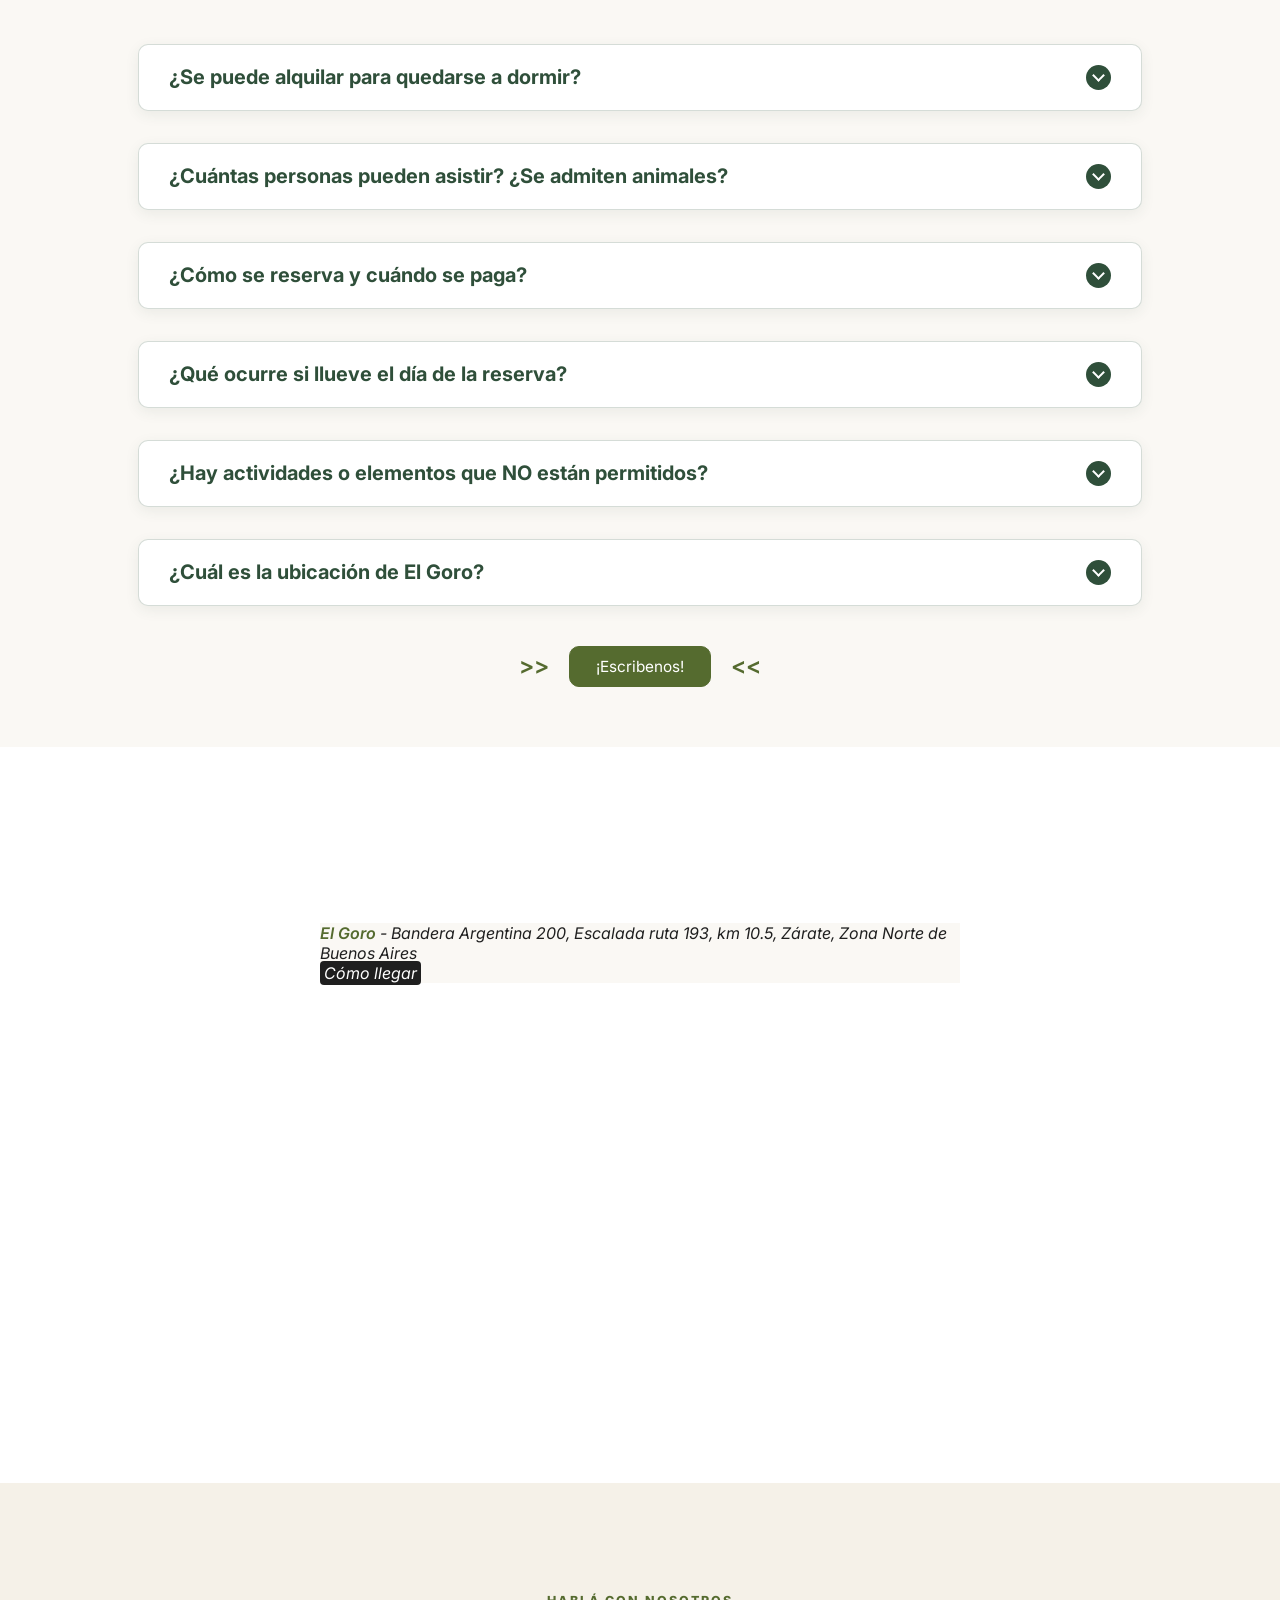
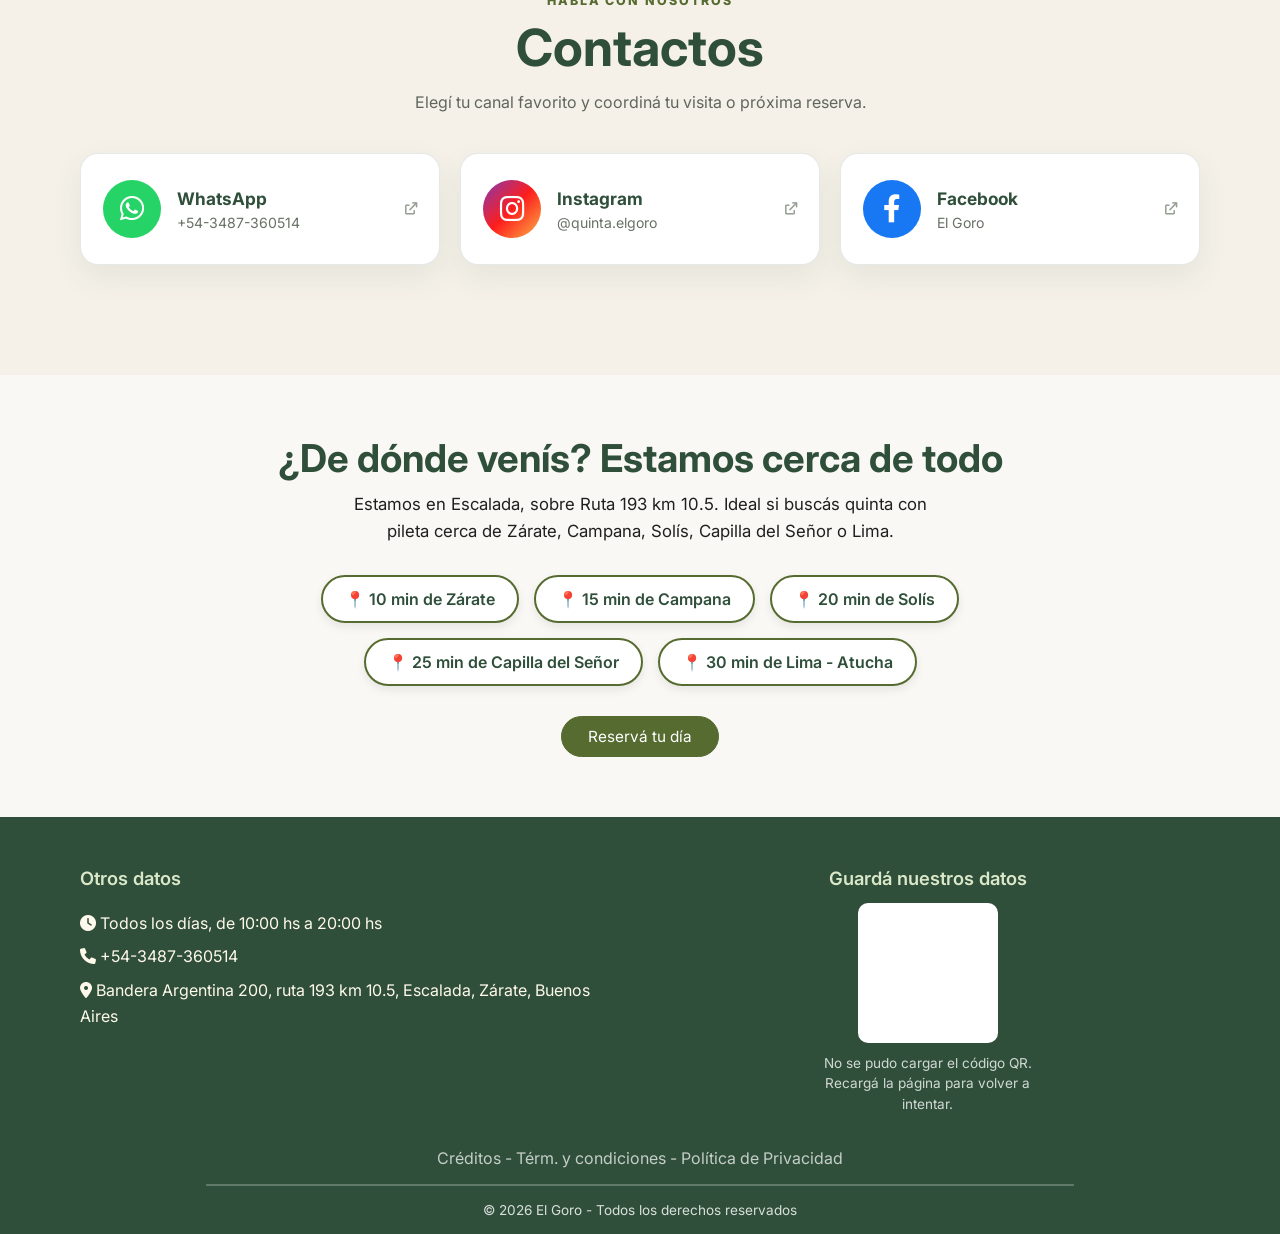
==== commit cf94d6ae: "Arreglo en maps tema responsive y los menu haburguesa que vengan desde la izquierda" ====
--- a/index.html
+++ b/index.html
@@ -386,6 +386,32 @@
 
 
 
+
+
+    <!-- *********** MARQUESINA *********** -->
+    <section class="marquesina">
+        <div class="marquesina-content">
+            <div class="marquesina-group">
+                <span>🏡 Alquilamos de 10:00 a 20:00 horas, para 40 personas 👥</span>
+                <span>💬 Consultanos</span>
+            </div>
+            <div class="marquesina-group" aria-hidden="true">
+                <span>🏡 Alquilamos de 10:00 a 20:00 horas, para 40 personas 👥</span>
+                <span>💬 Consultanos</span>
+            </div>
+            <div class="marquesina-group" aria-hidden="true">
+                <span>🏡 Alquilamos de 10:00 a 20:00 horas, para 40 personas 👥</span>
+                <span>💬 Consultanos</span>
+            </div>
+            <div class="marquesina-group" aria-hidden="true">
+                <span>🏡 Alquilamos de 10:00 a 20:00 horas, para 40 personas 👥</span>
+                <span>💬 Consultanos</span>
+            </div>
+        </div>
+    </section>
+
+
+
     <!-- Preguntas frecuentes -->
     <section class="questions container" id="questions_id">
         <h2 class="titulo-preguntas">Preguntas frecuentes</h2>
@@ -441,17 +467,30 @@
                 </div>
             </article>
 
-          <article class="questions_padding">
-              <div class="questions_answer">
-                  <h3 class="questions_title">¿Hay actividades o elementos que no están permitidos?
-                      <span class="questions_arrow">
-                          <img src="./img/icons/arrow.svg" class="questions_img" alt="">
-                      </span>
-                  </h3>
-                  <p class="questions_show">No se permite el uso de pomos de espuma ni de juegos de agua.
-                  </p>
-              </div>
-          </article>
+            <article class="questions_padding">
+                <div class="questions_answer">
+                    <h3 class="questions_title">¿Hay actividades o elementos que NO están permitidos?
+                        <span class="questions_arrow">
+                            <img src="./img/icons/arrow.svg" class="questions_img" alt="">
+                        </span>
+                    </h3>
+                    <p class="questions_show">No se permite el uso de pomos de espuma ni de juegos de agua.
+                    </p>
+                </div>
+            </article>
+
+            <article class="questions_padding">
+                <div class="questions_answer">
+                    <h3 class="questions_title">¿Cuál es la ubicación de El Goro?
+                        <span class="questions_arrow">
+                            <img src="./img/icons/arrow.svg" class="questions_img" alt="">
+                        </span>
+                    </h3>
+                    <p class="questions_show">Bandera Argentina 200, ruta 193 km 10.5, Escalada, Zárate, Buenos Aires. Has clic
+                        <a href="#ubicacion">aquí</a> para ver el mapa.
+                    </p>
+                </div>
+            </article>
 
         </section>
 
@@ -466,30 +505,6 @@
 
     </section>
 
-
-
-
-    <!-- *********** MARQUESINA *********** -->
-    <section class="marquesina">
-        <div class="marquesina-content">
-            <div class="marquesina-group">
-                <span>🏡 Alquilamos de 10:00 a 20:00 horas, para 40 personas 👥</span>
-                <span>💬 Consultanos</span>
-            </div>
-            <div class="marquesina-group" aria-hidden="true">
-                <span>🏡 Alquilamos de 10:00 a 20:00 horas, para 40 personas 👥</span>
-                <span>💬 Consultanos</span>
-            </div>
-            <div class="marquesina-group" aria-hidden="true">
-                <span>🏡 Alquilamos de 10:00 a 20:00 horas, para 40 personas 👥</span>
-                <span>💬 Consultanos</span>
-            </div>
-            <div class="marquesina-group" aria-hidden="true">
-                <span>🏡 Alquilamos de 10:00 a 20:00 horas, para 40 personas 👥</span>
-                <span>💬 Consultanos</span>
-            </div>
-        </div>
-    </section>
 
 
 
--- a/css/styles.css
+++ b/css/styles.css
@@ -871,6 +871,53 @@
 }
 
 
+
+
+/* ***************** */
+/* *** Marquesina*** */
+.marquesina {
+    overflow: hidden;
+    white-space: nowrap;
+    box-sizing: border-box;
+    width: 100%;
+    background-color: var(--bg);
+    padding: 10px 0;
+}
+
+.marquesina-content {
+    display: flex;
+    width: max-content;
+    animation: scroll 20s linear infinite;
+}
+
+@keyframes scroll {
+    0% {
+        transform: translateX(0);
+    }
+
+    100% {
+        transform: translateX(-25%);
+    }
+}
+
+.marquesina-group {
+    display: flex;
+    flex: 0 0 auto;
+}
+
+.marquesina-content span {
+    flex: 0 0 auto;
+    margin: 0 80px;
+    /* espacio entre frases */
+    font-size: clamp(1.2rem, 3vw, 1.75rem);
+    color: var(--text);
+    font-weight: 600;
+}
+
+
+
+
+
 /* ************************************* */
 /* ********* Preguntas Frecuentes ****** */
 .questions {
@@ -989,8 +1036,8 @@
 }
 
 .questions_show a {
-    color: var(--color30);
-    font-weight: 600;
+    color: var(--green-dark);
+    font-weight: 800;
 }
 
 .questions_img {
@@ -1091,48 +1138,6 @@
 }
 
 
-/* ***************** */
-/* *** Marquesina*** */
-.marquesina {
-    overflow: hidden;
-    white-space: nowrap;
-    box-sizing: border-box;
-    width: 100%;
-    background-color: var(--green-dark);
-    padding: 10px 0;
-}
-
-.marquesina-content {
-    display: flex;
-    width: max-content;
-    animation: scroll 20s linear infinite;
-}
-
-.marquesina-group {
-    display: flex;
-    flex: 0 0 auto;
-}
-
-.marquesina-content span {
-    flex: 0 0 auto;
-    margin: 0 80px;
-    /* espacio entre frases */
-    font-size: clamp(1.2rem, 3vw, 1.75rem);
-    color: var(--white);
-    font-weight: 600;
-}
-
-@keyframes scroll {
-    0% {
-        transform: translateX(0);
-    }
-
-    100% {
-        transform: translateX(-25%);
-    }
-}
-
-
 
 
 /* *********************************** */
@@ -1145,12 +1150,13 @@
     /* background: linear-gradient(rgba(42, 42, 42, 0.6), rgba(42, 42, 42, 0.6)),
           url(/img/fondo01.png) no-repeat; */
     background: url(/img/fondo-form.png) no-repeat;
-    background-size: 100vw 100vh;
+    background-size: cover;
+    background-position: center;
     background-attachment: fixed;
     margin: auto;
 }
 
-.titulo-ubicacion {
+#ubicacion > .titulo-ubicacion {
     margin: 0 auto 30px;
     text-align: center;
     font-size: clamp(2.4rem, 3vw, 3rem);
@@ -1163,12 +1169,12 @@
     justify-content: space-evenly;
     margin: 0 auto;
     /* border: 1px solid #02fcfc; */
-    max-width: 100%;
+    width: 100%;
     height: 500px;
 }
 
 .ubicacion-mapa {
-    width: 40%;
+    width: 50%;
 }
 
 .ubicacion-mapa address {
@@ -1601,7 +1607,7 @@
         left: 0;
         margin: 0;
         text-align: center;
-        transform: translateY(calc(-100% - 100px));
+        transform: translateX(-100%);
         transition: transform 0.5s ease;
         overflow-y: auto;
         display: block;
@@ -1623,7 +1629,7 @@
     }
 
     #check:checked ~ ul {
-        transform: translateY(0);
+        transform: translateX(0);
     }
 }
 
@@ -1649,7 +1655,7 @@
 /* ***** Media Query con 952px ***** */
 @media (max-width: 952px) {
     .ubicacion-mapa {
-        width: 50%;
+        width: 70%;
     }
 }
 
@@ -1674,7 +1680,7 @@
     }
 
     .ubicacion-mapa {
-        width: 60%;
+        width: 80%;
     }
 }
 
@@ -1740,7 +1746,11 @@
         padding: 6px 20px;
     }
 
-    .titulo-ubicacion {
+    .ubicacion-mapa {
+        width: 80%;
+    }
+
+    #ubicacion > .titulo-ubicacion {
         width: 56%;
     }
 }
